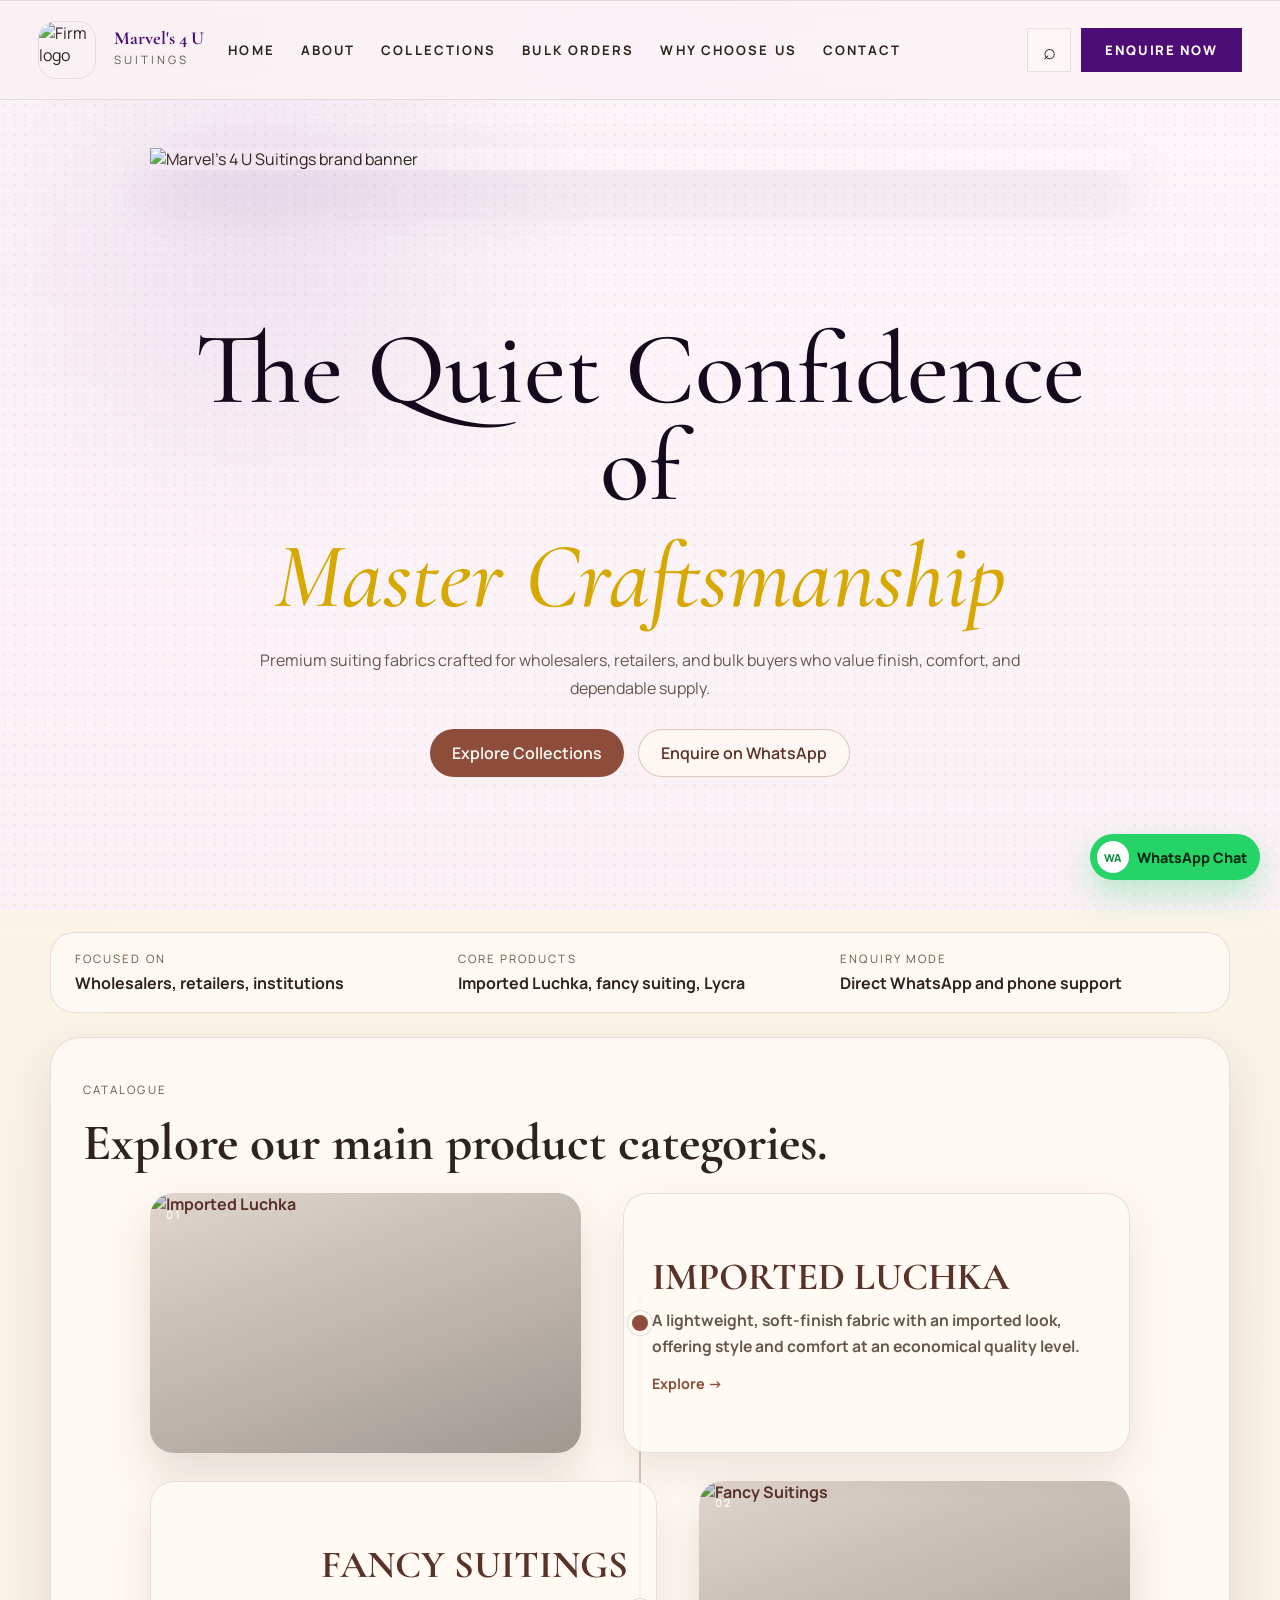
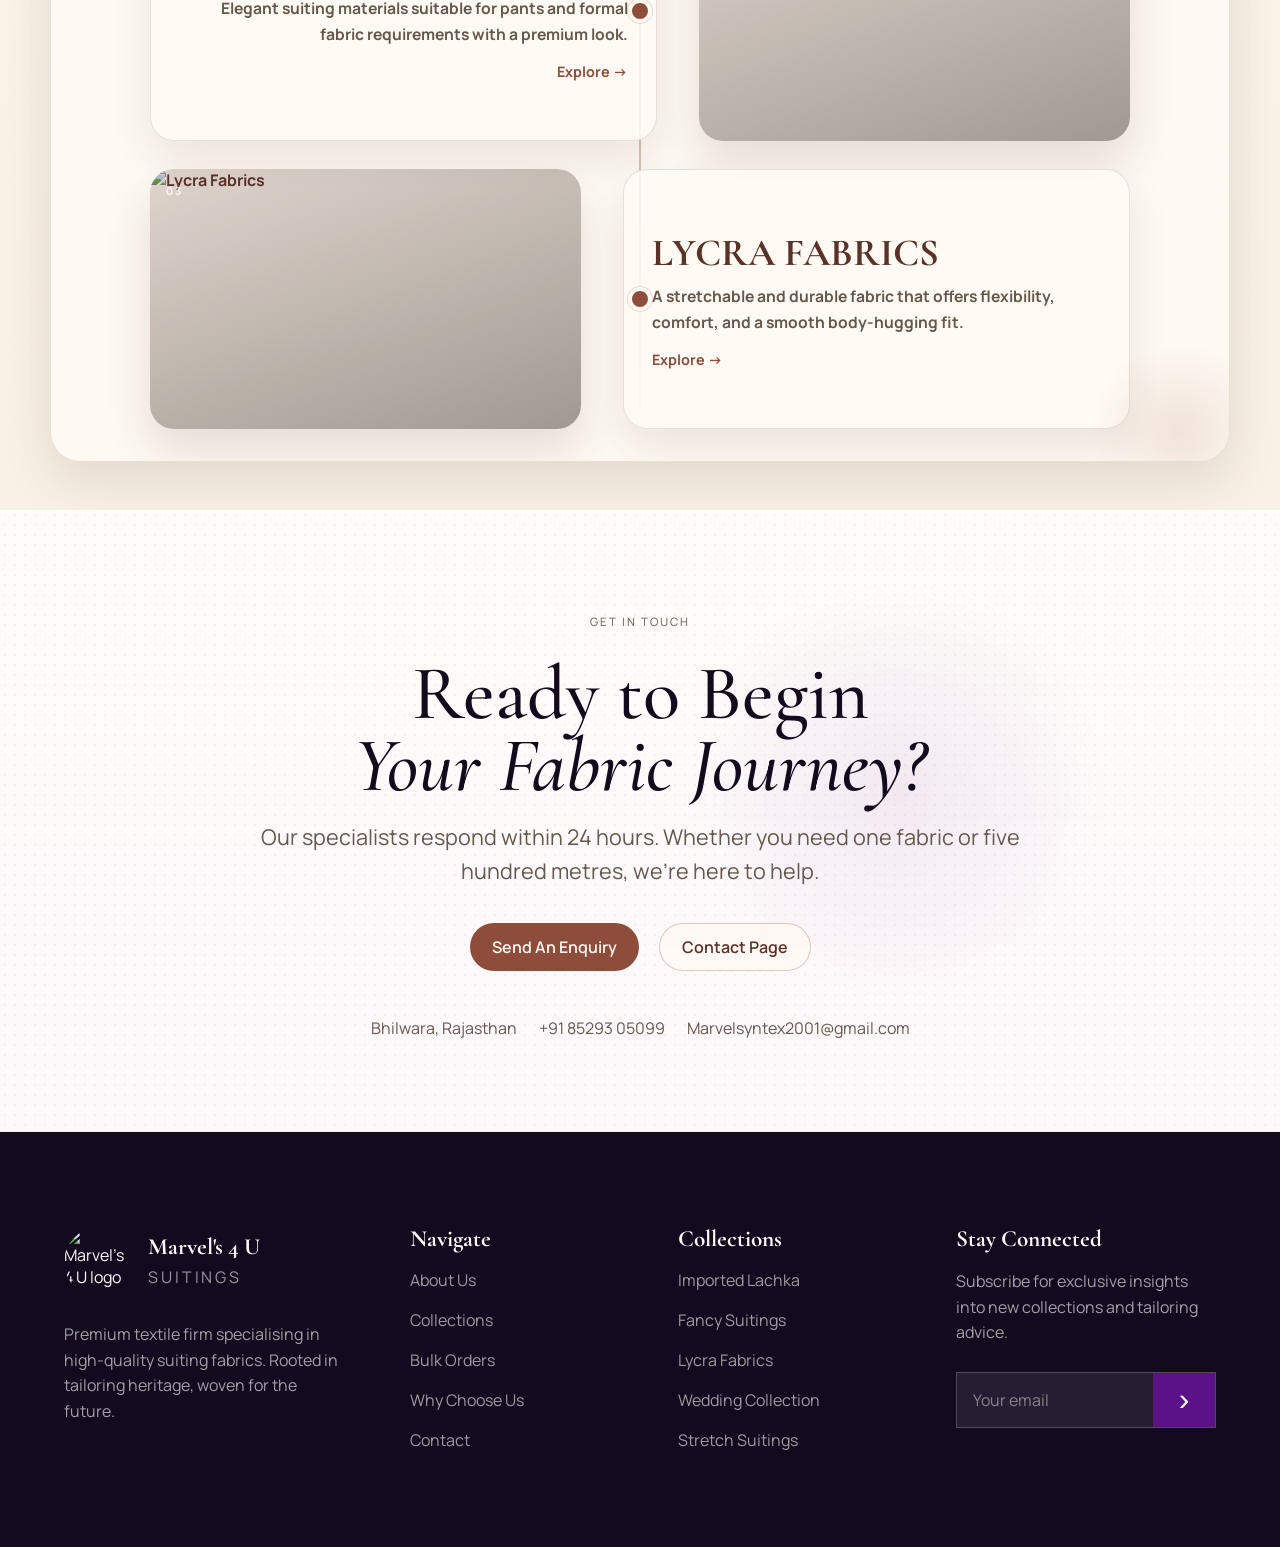
==== index.html @ 04775256 "Add files via upload" ====
<!DOCTYPE html>
<html lang="en">
<head>
  <meta charset="UTF-8">
  <meta name="viewport" content="width=device-width, initial-scale=1.0">
  <title>Marvel's 4 U</title>
  <meta
    name="description"
    content="Trusted textile partner for cotton fabrics, fancy suiting, and uniform materials for wholesalers, retailers, and bulk buyers."
  >
  <link rel="preconnect" href="https://fonts.googleapis.com">
  <link rel="preconnect" href="https://fonts.gstatic.com" crossorigin>
  <link
    href="https://fonts.googleapis.com/css2?family=Cormorant+Garamond:wght@500;600;700&family=Manrope:wght@400;500;600;700&display=swap"
    rel="stylesheet"
  >
   <link rel="icon"  type="images/jpeg" href="picture/marvel_logo.jpeg">
  <link rel="stylesheet" href="index.css">
  <!-- ADDED: Premium animation stylesheet -->
  <link rel="stylesheet" href="animation.css">
  <!-- ADDED: Vanilla JS animation controller -->
  <script src="animations.js" defer></script>
</head>
<body id="top" class="home-page">
  <!-- ADDED: Scroll progress, reveal animations, and page transitions are injected by animations.js -->
  <!-- CHANGED: Removed old vertical Get In Touch tab; WhatsApp chat bubble is added near the footer -->
  <div class="page-shell">
    <header class="site-header">
      <div class="brand-block">
        <img src="picture/marvel_logo.jpeg" alt="Firm logo" class="brand-logo">
        <div>
          <!-- CHANGED: Header brand text adjusted to match landing reference -->
          <h1>Marvel's 4 U</h1>
          <p class="eyebrow">Suitings</p>
        </div>
      </div>
      <nav class="site-nav">
        <!-- CHANGED: Landing page navigation inspired by the provided reference -->
        <a href="#top"><b>Home</b></a>
        <a href="about.html"><b>About</b></a>
        <a href="#catalogue"><b>Collections</b></a>
        <a href="b2b.html"><b>Bulk Orders</b></a>
        <a href="about.html#why-choose-us"><b>Why Choose Us</b></a>
        <a href="contact.html"><b>Contact</b></a>
      </nav>
      <!-- ADDED: Landing page header action controls -->
      <div class="landing-header-actions">
        <a class="landing-search" href="#catalogue" aria-label="Search collections">⌕</a>
        <a class="landing-enquire" href="https://wa.me/918529305099?text=Hello%2C%20I%20want%20to%20enquire%20about%20Marvel%27s%204%20U%20Suitings." target="_blank" rel="noreferrer">Enquire Now</a>
      </div>
    </header>

    <main>
      <!-- CHANGED: Landing page rebuilt to match the provided reference image -->
      <section class="hero landing-hero">
        <div class="landing-brand-stage">
          <!-- ADDED: Large centered landing brand image -->
          <img src="picture/marvel_new_banner.png" alt="Marvel's 4 U Suitings brand banner" class="landing-main-banner">
        </div>
        <div class="landing-copy">
          <!-- ADDED: Editorial landing headline -->
          <p class="landing-kicker">The Quiet Confidence of</p>
          <!-- ADDED: Gold italic textile tagline -->
          <h2>Master Craftsmanship</h2>
          <!-- ADDED: Supporting line for textile buyers -->
          <p class="landing-subtitle">Premium suiting fabrics crafted for wholesalers, retailers, and bulk buyers who value finish, comfort, and dependable supply.</p>
          <div class="hero-actions landing-actions">
            <a class="button button-primary" href="#catalogue">Explore Collections</a>
            <a class="button button-secondary" href="https://wa.me/918529305099" target="_blank" rel="noreferrer">Enquire on WhatsApp</a>
          </div>
        </div>
      </section>

      <section class="info-strip">
        <div>
          <span>Focused on</span>
          <strong>Wholesalers, retailers, institutions</strong>
        </div>
        <div>
          <span>Core products</span>
          <strong>Imported Luchka, fancy suiting, Lycra</strong>
        </div>
        <div>
          <span>Enquiry mode</span>
          <strong>Direct WhatsApp and phone support</strong>
        </div>
      </section>

      <!-- CHANGED: Company Profile moved to about.html so the home page stays focused on landing and catalogue -->
      <section class="section-block" id="catalogue">
        <div class="section-heading">
          <p class="section-tag">Catalogue</p>
          <h2>Explore our main product categories.</h2>
        </div>
        <!-- CHANGED: Catalogue converted into alternating tree structure -->
        <div class="catalogue-grid catalogue-tree">

  <article class="product-card cat-card">
    <a href="imported_lachka.html" class="product-link">
      <div class="cat-img-wrap">
        <img src="picture/luchka_banner.jpg" alt="Imported Luchka" class="cat-img">
        <div class="cat-img-overlay"></div>
        <span class="cat-number">01</span>
      </div>
      <div class="cat-body">
        <h3>IMPORTED LUCHKA</h3>
        <p>A lightweight, soft-finish fabric with an imported look, offering style and comfort at an economical quality level.</p>
        <span class="cta cat-cta"><b>Explore →</b></span>
      </div>
    </a>
  </article>

  <article class="product-card cat-card">
    <a href="fancy.html" class="product-link">
      <div class="cat-img-wrap">
        <img src="picture/fancy_banner.jpg" alt="Fancy Suitings" class="cat-img">
        <div class="cat-img-overlay"></div>
        <span class="cat-number">02</span>
      </div>
      <div class="cat-body">
        <h3>FANCY SUITINGS</h3>
        <p>Elegant suiting materials suitable for pants and formal fabric requirements with a premium look.</p>
        <span class="cta cat-cta"><b>Explore →</b></span>
      </div>
    </a>
  </article>

  <article class="product-card cat-card">
    <a href="Lycra.html" class="product-link">
      <div class="cat-img-wrap">
        <img src="picture/lycra_banner.jpg" alt="Lycra Fabrics" class="cat-img">
        <div class="cat-img-overlay"></div>
        <span class="cat-number">03</span>
      </div>
      <div class="cat-body">
        <h3>LYCRA FABRICS</h3>
        <p>A stretchable and durable fabric that offers flexibility, comfort, and a smooth body-hugging fit.</p>
        <span class="cta cat-cta"><b>Explore →</b></span>
      </div>
    </a>
  </article>

</div>
      </section>
      <!-- CHANGED: B2B Orders moved to b2b.html and Contact moved to contact.html -->
    </main>
  </div>
  <!-- ADDED: Premium fabric journey call-to-action section -->
  <section class="fabric-journey-section">
    <p class="section-tag">Get In Touch</p>
    <h2>Ready to Begin <span>Your Fabric Journey?</span></h2>
    <p>Our specialists respond within 24 hours. Whether you need one fabric or five hundred metres, we're here to help.</p>
    <div class="fabric-journey-actions">
      <a class="button button-primary" href="https://wa.me/918529305099?text=Hello%2C%20I%20want%20to%20send%20an%20enquiry%20for%20Marvel%27s%204%20U%20Suitings." target="_blank" rel="noreferrer">Send An Enquiry</a>
      <a class="button button-secondary" href="contact.html">Contact Page</a>
    </div>
    <div class="journey-contact-strip">
      <span>Bhilwara, Rajasthan</span>
      <a href="tel:+918529305099">+91 85293 05099</a>
      <a href="mailto:Marvelsyntex2001@gmail.com">Marvelsyntex2001@gmail.com</a>
    </div>
  </section>

  <!-- ADDED: Dark luxury footer inspired by the provided reference -->
  <footer class="luxury-site-footer">
    <div class="footer-brand-column">
      <div class="footer-brand-row">
        <img src="picture/marvel_logo.jpeg" alt="Marvel's 4 U logo">
        <div>
          <h2>Marvel's 4 U</h2>
          <p>Suitings</p>
        </div>
      </div>
      <p>Premium textile firm specialising in high-quality suiting fabrics. Rooted in tailoring heritage, woven for the future.</p>
    </div>
    <div class="footer-column">
      <h3>Navigate</h3>
      <a href="about.html">About Us</a>
      <a href="#catalogue">Collections</a>
      <a href="b2b.html">Bulk Orders</a>
      <a href="about.html#why-choose-us">Why Choose Us</a>
      <a href="contact.html">Contact</a>
    </div>
    <div class="footer-column">
      <h3>Collections</h3>
      <a href="imported_lachka.html">Imported Lachka</a>
      <a href="fancy.html">Fancy Suitings</a>
      <a href="Lycra.html">Lycra Fabrics</a>
      <a href="fancy.html">Wedding Collection</a>
      <a href="Lycra.html">Stretch Suitings</a>
    </div>
    <div class="footer-column footer-connect">
      <h3>Stay Connected</h3>
      <p>Subscribe for exclusive insights into new collections and tailoring advice.</p>
      <form class="footer-subscribe">
        <input type="email" placeholder="Your email" aria-label="Your email">
        <button type="submit" aria-label="Subscribe">&rsaquo;</button>
      </form>
    </div>
  </footer>

  <!-- ADDED: Floating WhatsApp chat box button -->
  <a class="whatsapp-chat-button" href="https://wa.me/918529305099?text=Hello%2C%20I%20want%20to%20chat%20about%20Marvel%27s%204%20U%20Suitings." target="_blank" rel="noreferrer" aria-label="Chat on WhatsApp">
    <span class="whatsapp-chat-icon">WA</span>
    <span class="whatsapp-chat-text">WhatsApp Chat</span>
  </a>
</body>
</html>
---- index.css ----
:root {
  --bg: #f8f2e8;
  --bg-soft: #fffaf3;
  --surface: rgba(255, 250, 243, 0.82);
  --surface-strong: #fffdf8;
  --text: #2e241d;
  --muted: #65584d;
  --line: rgba(101, 88, 77, 0.16);
  --accent: #8d4d3a;
  --accent-deep: #5a3228;
  --accent-soft: #ead7cb;
  --olive: #6f7550;
  --shadow: 0 20px 50px rgba(78, 51, 35, 0.12);
}

* {
  box-sizing: border-box;
}

html {
  scroll-behavior: smooth;
}

body {
  margin: 0;
  min-height: 100vh;
  font-family: "Manrope", sans-serif;
  color: var(--text);
  background:
    radial-gradient(circle at top left, rgba(141, 77, 58, 0.08), transparent 28%),
    linear-gradient(180deg, #fbf5eb 0%, #f7efe2 100%);
}

body::before {
  content: "";
  position: fixed;
  inset: 0;
  pointer-events: none;
  background-image:
    linear-gradient(rgba(141, 77, 58, 0.04) 1px, transparent 1px),
    linear-gradient(90deg, rgba(141, 77, 58, 0.04) 1px, transparent 1px);
  background-size: 84px 84px;
  mask-image: radial-gradient(circle at center, black 35%, transparent 78%);
}

.page-shell {
  width: min(1180px, calc(100% - 32px));
  margin: 24px auto 48px;
}

/* ADDED: Home page uses true end-to-end landing screen */
.home-page .page-shell {
  width: 100%;
  margin: 0 auto 48px;
}

/* ADDED: Keep lower home sections readable after full-width landing */
.home-page .info-strip,
.home-page .section-block,
.home-page .contact-banner {
  width: min(1180px, calc(100% - 32px));
  margin-left: auto;
  margin-right: auto;
}

/* ADDED: Category pages also use end-to-end screen framing */
.site-wide-page .page-shell {
  width: 100%;
  margin: 0 auto 48px;
}

/* ADDED: Keep category page content readable inside full-width pages */
.site-wide-page .section-block,
.site-wide-page .also-like-section,
.site-wide-page .contact-banner {
  /* CHANGED: Site-wide sections now run end-to-end */
  width: 100%;
  margin-left: auto;
  margin-right: auto;
  border-left: 0;
  border-right: 0;
  border-radius: 0;
  padding-left: clamp(18px, 4vw, 64px);
  padding-right: clamp(18px, 4vw, 64px);
}

/* ADDED: Category hero banners stretch end-to-end */
.site-wide-page .cat-hero-banner {
  width: 100%;
  border-radius: 0;
}

.site-header,
.hero,
.info-strip,
.section-block,
.contact-banner {
  position: relative;
  overflow: hidden;
}

.site-header {
  display: flex;
  align-items: center;
  justify-content: space-between;
  gap: 24px;
  padding: 20px 28px;
  background: rgba(255, 250, 243, 0.7);
  border: 1px solid var(--line);
  border-radius: 28px;
  backdrop-filter: blur(10px);
}

/* CHANGED: Reference-style landing header spacing */
.site-header {
  border-radius: 0;
  background: rgba(251, 243, 248, 0.86);
  box-shadow: none;
}

/* ADDED: Home header spans edge-to-edge like a landing page */
.home-page .site-header {
  width: 100%;
  border-left: 0;
  border-right: 0;
  padding-left: clamp(18px, 3vw, 44px);
  padding-right: clamp(18px, 3vw, 44px);
}

.brand-block {
  display: flex;
  align-items: center;
  gap: 18px;
}

.brand-mark {
  display: grid;
  place-items: center;
  width: 58px;
  height: 58px;
  border-radius: 18px;
  background: linear-gradient(135deg, var(--accent), var(--accent-deep));
  color: #fff8f2;
  font-weight: 700;
  letter-spacing: 0.16em;
}

.eyebrow,
.section-tag,
.note-label,
.info-strip span,
.product-number {
  text-transform: uppercase;
  letter-spacing: 0.18em;
  font-size: 0.72rem;
}

.eyebrow,
.section-tag,
.note-label,
.info-strip span {
  color: var(--muted);
}

.brand-block h1,
.section-heading h2,
.hero-copy h2,
.contact-banner h2,
.product-card h3,
.content-card h3,
.hero-note h3 {
  margin: 0;
  font-family: "Cormorant Garamond", serif;
}

.brand-block h1 {
  font-size: clamp(1.8rem, 4vw, 2.4rem);
}

.site-nav {
  display: flex;
  flex-wrap: wrap;
  /* CHANGED: Landing page nav spacing inspired by reference */
  gap: 26px;
}

.site-nav a,
.product-card a {
  color: inherit;
  text-decoration: none;
}

.site-nav a {
  position: relative;
  /* CHANGED: Compact uppercase landing nav */
  font-size: 0.82rem;
  letter-spacing: 0.16em;
  text-transform: uppercase;
}

.site-nav a::after {
  content: "";
  position: absolute;
  left: 0;
  bottom: -6px;
  width: 100%;
  height: 1px;
  background: var(--accent);
  transform: scaleX(0);
  transform-origin: left;
  transition: transform 180ms ease;
}

.site-nav a:hover::after {
  transform: scaleX(1);
}

/* ADDED: Header actions from reference landing page */
.landing-header-actions {
  display: flex;
  align-items: center;
  gap: 10px;
  margin-left: auto;
}

/* ADDED: Square search button in landing header */
.landing-search {
  width: 44px;
  height: 44px;
  display: grid;
  place-items: center;
  border: 1px solid rgba(90, 50, 40, 0.12);
  color: var(--text);
  background: rgba(255, 250, 243, 0.46);
  text-decoration: none;
  font-size: 1.35rem;
}

/* ADDED: Purple enquiry button inspired by provided reference */
.landing-enquire {
  min-height: 44px;
  display: inline-flex;
  align-items: center;
  justify-content: center;
  padding: 12px 24px;
  background: #4c0d77;
  color: #fffaf5;
  text-decoration: none;
  font-size: 0.82rem;
  font-weight: 800;
  letter-spacing: 0.12em;
  text-transform: uppercase;
  transition: background 180ms ease, transform 180ms ease;
}

/* ADDED: Header action hover states */
.landing-search:hover,
.landing-search:focus-visible,
.landing-enquire:hover,
.landing-enquire:focus-visible {
  transform: translateY(-1px);
}

.landing-enquire:hover,
.landing-enquire:focus-visible {
  background: #2f084e;
}

/* CHANGED: Compact landing logo typography like the reference */
.site-header .brand-block h1 {
  color: #4c0d77;
  font-size: 1.15rem;
  line-height: 1;
}

/* CHANGED: Suitings label sits below brand name */
.site-header .brand-block .eyebrow {
  margin-top: 4px;
  color: var(--muted);
  letter-spacing: 0.26em;
}

.hero {
  display: grid;
  /* CHANGED: Landing page layout gives more space to the hero image */
  grid-template-columns: minmax(0, 1fr) minmax(360px, 0.9fr);
  gap: 28px;
  margin-top: 24px;
  padding: 36px;
  border-radius: 34px;
  background: linear-gradient(145deg, rgba(255, 251, 246, 0.92), rgba(245, 235, 221, 0.88));
  border: 1px solid rgba(101, 88, 77, 0.14);
  box-shadow: var(--shadow);
}

/* CHANGED: New reference-style landing page hero */
.landing-hero {
  display: grid;
  grid-template-columns: 1fr;
  justify-items: center;
  gap: 46px;
  min-height: calc(100vh - 150px);
  padding: 48px 32px 28px;
  border: 0;
  border-radius: 0;
  box-shadow: none;
  background:
    radial-gradient(circle at 20% 16%, rgba(76, 13, 119, 0.08), transparent 28%),
    linear-gradient(180deg, rgba(253, 245, 250, 0.96), rgba(250, 240, 246, 0.92));
}

/* CHANGED: Landing hero now fills the full browser width */
.home-page .landing-hero {
  width: 100%;
  margin-top: 0;
  min-height: calc(100vh - 90px);
  padding-left: clamp(18px, 4vw, 64px);
  padding-right: clamp(18px, 4vw, 64px);
}

/* ADDED: Dot texture like the provided reference */
.landing-hero::before {
  content: "";
  position: absolute;
  inset: 0;
  pointer-events: none;
  background-image: radial-gradient(rgba(76, 13, 119, 0.12) 0.8px, transparent 0.8px);
  background-size: 10px 10px;
  opacity: 0.42;
}

/* CHANGED: Remove old decorative hero orb for landing */
.landing-hero::after {
  display: none;
}

/* ADDED: Centered brand banner stage */
.landing-brand-stage {
  position: relative;
  z-index: 1;
  /* CHANGED: Wider brand banner for end-to-end landing composition */
  width: min(980px, 82vw);
}

/* ADDED: Large reference-style purple brand banner */
.landing-main-banner {
  display: block;
  width: 100%;
  height: auto;
  border-radius: 0;
  box-shadow: 0 28px 56px rgba(56, 18, 84, 0.16);
}

/* ADDED: Landing headline block */
.landing-copy {
  position: relative;
  z-index: 1;
  width: min(980px, 100%);
  text-align: center;
}

/* ADDED: Main black serif tagline */
.landing-kicker {
  margin: 0;
  color: #140a1e;
  font-family: "Cormorant Garamond", serif;
  font-size: clamp(3.5rem, 8vw, 6.4rem);
  font-weight: 500;
  line-height: 0.95;
}

/* ADDED: Gold italic craftsmanship tagline */
.landing-copy h2 {
  margin: 18px 0 0;
  color: #d7a800;
  font-family: "Cormorant Garamond", serif;
  font-size: clamp(3.1rem, 7.4vw, 5.8rem);
  font-style: italic;
  font-weight: 500;
  line-height: 0.95;
}

/* ADDED: Short landing support copy */
.landing-subtitle {
  max-width: 760px;
  margin: 24px auto 0;
  color: var(--muted);
  font-size: 1rem;
  line-height: 1.8;
}

/* ADDED: Landing action placement */
.landing-actions {
  justify-content: center;
  margin-top: 26px;
}

.hero::after,
.section-block::after,
.contact-banner::after {
  content: "";
  position: absolute;
  inset: auto -40px -60px auto;
  width: 180px;
  height: 180px;
  border-radius: 50%;
  background: radial-gradient(circle, rgba(141, 77, 58, 0.12), transparent 70%);
}

.hero-copy {
  display: grid;
  gap: 18px;
  align-content: center;
}

.hero-copy h2 {
  font-size: clamp(2.8rem, 5vw, 4.8rem);
  line-height: 0.96;
}

.hero-text,
.content-card p,
.product-card p,
.contact-banner p,
.hero-note p,
.detail-list {
  color: var(--muted);
  line-height: 1.75;
}

.hero-actions,
.contact-actions {
  display: flex;
  flex-wrap: wrap;
  gap: 14px;
}

.button {
  display: inline-flex;
  align-items: center;
  justify-content: center;
  min-height: 48px;
  padding: 12px 22px;
  border-radius: 999px;
  font-weight: 600;
  text-decoration: none;
  transition: transform 180ms ease, background 180ms ease, border-color 180ms ease;
}

.button:hover {
  transform: translateY(-1px);
}

.button-primary {
  background: var(--accent);
  color: #fffaf5;
}

.button-primary:hover {
  background: var(--accent-deep);
}

.button-secondary {
  border: 1px solid rgba(141, 77, 58, 0.28);
  color: var(--accent-deep);
  background: rgba(255, 250, 243, 0.7);
}

.hero-points,
.detail-list {
  margin: 0;
  padding-left: 18px;
}

.hero-card,
.content-card,
.product-card,
.contact-banner,
.info-strip,
.section-block {
  border: 1px solid var(--line);
}

.hero-card {
  display: grid;
  gap: 18px;
  padding: 22px;
  border-radius: 28px;
  background: rgba(255, 252, 247, 0.85);
}

.fabric-showcase {
  display: grid;
  grid-template-columns: repeat(2, 1fr);
  gap: 14px;
}

.swatch {
  min-height: 150px;
  border-radius: 22px;
  position: relative;
  overflow: hidden;
}

.swatch::before,
.swatch::after {
  content: "";
  position: absolute;
  inset: 0;
}

.swatch::before {
  background:
    linear-gradient(90deg, rgba(255, 255, 255, 0.22) 0 12%, transparent 12% 24%, rgba(255, 255, 255, 0.15) 24% 36%, transparent 36% 100%);
  mix-blend-mode: soft-light;
}

.swatch::after {
  background-image: repeating-linear-gradient(
    0deg,
    rgba(255, 255, 255, 0.14) 0 1px,
    transparent 1px 7px
  );
  opacity: 0.7;
}

.swatch-cream {
  background: linear-gradient(135deg, #efe0c4, #d7c29b);
}

.swatch-sand {
  background: linear-gradient(135deg, #d6bc97, #ac8765);
}

.swatch-maroon {
  background: linear-gradient(135deg, #8d4d3a, #633427);
}

.swatch-olive {
  background: linear-gradient(135deg, #89906b, #5c6146);
}

.hero-note {
  display: grid;
  gap: 12px;
}

.note-grid {
  display: grid;
  gap: 12px;
}

.note-grid article {
  padding: 16px;
  border-radius: 20px;
  background: var(--bg-soft);
  border: 1px solid rgba(101, 88, 77, 0.1);
}

.info-strip {
  display: grid;
  grid-template-columns: repeat(3, 1fr);
  gap: 18px;
  margin-top: 22px;
  padding: 18px 24px;
  border-radius: 24px;
  background: rgba(255, 251, 246, 0.76);
}

.info-strip div {
  display: grid;
  gap: 6px;
}

.info-strip strong {
  font-size: 1rem;
}

.section-block {
  margin-top: 24px;
  padding: 32px;
  border-radius: 30px;
  background: rgba(255, 252, 247, 0.78);
  box-shadow: var(--shadow);
}

.section-heading {
  display: grid;
  gap: 10px;
  max-width: 760px;
}

.section-heading h2,
.contact-banner h2 {
  font-size: clamp(2.1rem, 4vw, 3.2rem);
  line-height: 1;
}

.two-column,
.catalogue-grid {
  display: grid;
  gap: 20px;
  margin-top: 24px;
}

.two-column {
  grid-template-columns: 0.85fr 1.15fr;
  align-items: start;
}

.content-card,
.product-card {
  padding: 24px;
  border-radius: 24px;
  background: var(--surface);
}

.bordered-card {
  background:
    linear-gradient(180deg, rgba(255, 250, 243, 0.92), rgba(248, 239, 226, 0.92)),
    linear-gradient(90deg, transparent 0 92%, rgba(141, 77, 58, 0.12) 92% 100%);
}

.catalogue-grid {
  grid-template-columns: repeat(3, minmax(0, 1fr));
}

.product-card {
  display: grid;
  gap: 16px;
}

.product-number {
  color: var(--accent);
  font-weight: 700;
}

.product-card h3 {
  font-size: 2rem;
}

.product-card a {
  width: fit-content;
  color: var(--accent-deep);
  font-weight: 700;
}

.product-card a:hover {
  color: var(--accent);
}

.b2b-section {
  background:
    linear-gradient(145deg, rgba(255, 251, 246, 0.92), rgba(238, 227, 213, 0.9));
}

/* ADDED: Premium bulk order section inspired by reference image */
.bulk-premium-section {
  position: relative;
  overflow: hidden;
  width: min(1180px, calc(100% - 32px));
  margin: 24px auto 0;
  padding: clamp(48px, 7vw, 76px) 28px;
  border: 1px solid rgba(141, 77, 58, 0.16);
  border-radius: 30px;
  background:
    radial-gradient(circle at 80% 8%, rgba(111, 117, 80, 0.14), transparent 28%),
    linear-gradient(145deg, #fffaf3 0%, #f7eadf 100%);
  box-shadow: var(--shadow);
}

/* ADDED: Bulk heading layout */
.bulk-premium-heading {
  display: grid;
  justify-items: center;
  gap: 18px;
  text-align: center;
}

/* ADDED: Bulk heading typography */
.bulk-premium-heading h2 {
  margin: 0;
  font-family: "Manrope", sans-serif;
  font-size: clamp(3rem, 7vw, 5.5rem);
  line-height: 0.95;
  letter-spacing: -0.03em;
  color: var(--accent-deep);
}

/* ADDED: Gold/olive emphasis using site palette */
.bulk-premium-heading h2 span {
  color: var(--olive);
}

.bulk-premium-heading p {
  max-width: 720px;
  margin: 0;
  color: var(--muted);
  font-size: clamp(1rem, 2vw, 1.25rem);
}

/* ADDED: Bulk order benefit cards */
.bulk-benefit-grid {
  display: grid;
  grid-template-columns: repeat(4, minmax(0, 1fr));
  gap: 24px;
  margin-top: clamp(44px, 6vw, 72px);
}

/* ADDED: Individual bulk benefit card */
.bulk-benefit-card {
  display: grid;
  justify-items: center;
  gap: 16px;
  min-height: 260px;
  padding: 36px 24px;
  border: 1px solid rgba(141, 77, 58, 0.18);
  border-radius: 22px;
  background: rgba(255, 252, 247, 0.72);
  text-align: center;
  transition: transform 260ms var(--motion-ease, ease), box-shadow 260ms ease, border-color 260ms ease;
}

.bulk-benefit-card:hover {
  transform: translateY(-6px);
  border-color: rgba(141, 77, 58, 0.32);
  box-shadow: 0 24px 52px rgba(78, 51, 35, 0.16);
}

/* ADDED: Circular icon badge */
.bulk-icon {
  display: grid;
  place-items: center;
  width: 80px;
  height: 80px;
  border-radius: 50%;
  background: linear-gradient(135deg, var(--olive), var(--accent));
  color: #fffaf5;
  font-size: 2rem;
  font-weight: 800;
}

.bulk-benefit-card h3 {
  margin: 10px 0 0;
  font-family: "Cormorant Garamond", serif;
  font-size: 1.65rem;
}

.bulk-benefit-card p {
  margin: 0;
  color: var(--muted);
  line-height: 1.6;
}

.accent-card {
  background: linear-gradient(145deg, rgba(141, 77, 58, 0.94), rgba(95, 53, 42, 0.96));
  color: #fff9f4;
}

.accent-card p {
  color: rgba(255, 249, 244, 0.82);
}

.contact-banner {
  display: flex;
  align-items: center;
  justify-content: space-between;
  gap: 24px;
  margin-top: 24px;
  padding: 32px;
  border-radius: 30px;
  background:
    linear-gradient(135deg, rgba(251, 245, 235, 0.94), rgba(239, 227, 209, 0.92));
  box-shadow: var(--shadow);
}

/* ADDED: Premium fabric journey CTA inspired by reference */
.fabric-journey-section {
  position: relative;
  overflow: hidden;
  display: grid;
  justify-items: center;
  gap: 18px;
  padding: clamp(56px, 8vw, 92px) 24px;
  text-align: center;
  background:
    radial-gradient(circle at 70% 45%, rgba(97, 24, 146, 0.08), transparent 22%),
    linear-gradient(180deg, rgba(255, 252, 248, 0.98), rgba(253, 247, 251, 0.96));
}

/* ADDED: CTA dotted textile texture */
.fabric-journey-section::before {
  content: "";
  position: absolute;
  inset: 0;
  pointer-events: none;
  background-image: radial-gradient(rgba(97, 24, 146, 0.11) 0.8px, transparent 0.8px);
  background-size: 10px 10px;
  opacity: 0.45;
}

/* ADDED: CTA content stays above texture */
.fabric-journey-section > * {
  position: relative;
  z-index: 1;
}

/* ADDED: CTA editorial headline */
.fabric-journey-section h2 {
  margin: 0;
  color: #140a1e;
  font-family: "Cormorant Garamond", serif;
  font-size: clamp(3rem, 6vw, 5rem);
  font-weight: 500;
  line-height: 0.94;
}

/* ADDED: CTA italic fabric journey line */
.fabric-journey-section h2 span {
  display: block;
  font-style: italic;
}

/* ADDED: CTA supporting copy */
.fabric-journey-section > p:not(.section-tag) {
  max-width: 760px;
  margin: 0;
  color: var(--muted);
  font-size: clamp(1rem, 2vw, 1.35rem);
  line-height: 1.55;
}

/* ADDED: CTA action buttons */
.fabric-journey-actions {
  display: flex;
  flex-wrap: wrap;
  justify-content: center;
  gap: 20px;
  margin-top: 18px;
}

/* ADDED: CTA contact row */
.journey-contact-strip {
  display: flex;
  flex-wrap: wrap;
  justify-content: center;
  gap: 22px;
  margin-top: 28px;
  color: var(--muted);
}

/* ADDED: CTA contact links */
.journey-contact-strip a {
  color: var(--muted);
  text-decoration: none;
}

.journey-contact-strip a:hover {
  color: var(--accent-deep);
}

/* CHANGED: Old compact footer is replaced by luxury footer where used */
.site-footer {
  display: none;
}

/* ADDED: Dark luxury footer inspired by provided reference */
.luxury-site-footer {
  display: grid;
  grid-template-columns: 1.25fr 0.9fr 0.95fr 1.15fr;
  gap: clamp(28px, 5vw, 72px);
  width: 100%;
  padding: clamp(56px, 8vw, 96px) clamp(24px, 5vw, 72px);
  background: #130a20;
  color: #fffaf5;
}

/* ADDED: Footer brand block */
.footer-brand-column {
  display: grid;
  gap: 26px;
  align-content: start;
}

/* ADDED: Footer logo row */
.footer-brand-row {
  display: flex;
  align-items: center;
  gap: 16px;
}

.footer-brand-row img {
  width: 68px;
  height: 68px;
  border-radius: 50%;
  object-fit: cover;
}

.footer-brand-row h2,
.footer-column h3 {
  margin: 0;
  font-family: "Cormorant Garamond", serif;
  font-size: 1.45rem;
  line-height: 1;
}

.footer-brand-row p {
  margin: 6px 0 0;
  color: rgba(255, 250, 245, 0.58);
  letter-spacing: 0.18em;
  text-transform: uppercase;
}

.footer-brand-column > p,
.footer-connect p {
  margin: 0;
  max-width: 280px;
  color: rgba(255, 250, 245, 0.62);
  line-height: 1.6;
}

/* ADDED: Footer link columns */
.footer-column {
  display: grid;
  gap: 18px;
  align-content: start;
}

.footer-column a {
  color: rgba(255, 250, 245, 0.6);
  text-decoration: none;
  transition: color 180ms ease, transform 180ms ease;
}

.footer-column a:hover,
.footer-column a:focus-visible {
  color: #fffaf5;
  transform: translateX(3px);
}

/* ADDED: Footer subscribe field */
.footer-subscribe {
  display: grid;
  grid-template-columns: 1fr 62px;
  margin-top: 8px;
  border: 1px solid rgba(255, 250, 245, 0.26);
}

.footer-subscribe input {
  min-width: 0;
  min-height: 54px;
  padding: 0 16px;
  border: 0;
  background: rgba(255, 250, 245, 0.08);
  color: #fffaf5;
  font: inherit;
}

.footer-subscribe input::placeholder {
  color: rgba(255, 250, 245, 0.46);
}

.footer-subscribe button {
  border: 0;
  background: #5b1187;
  color: #fffaf5;
  font-size: 2rem;
  cursor: pointer;
  transition: background 180ms ease;
}

.footer-subscribe button:hover,
.footer-subscribe button:focus-visible {
  background: #7a20ad;
}

/* ADDED: Static subscribe feedback without page reload */
.footer-subscribe.is-submitted {
  border-color: rgba(37, 211, 102, 0.7);
}

/* ADDED: Floating WhatsApp chat box button */
.whatsapp-chat-button {
  position: fixed;
  right: 20px;
  bottom: 20px;
  z-index: 1000;
  display: inline-flex;
  align-items: center;
  gap: 8px;
  min-height: 46px;
  padding: 7px 13px 7px 7px;
  border-radius: 999px;
  background: #25d366;
  color: #062d16;
  text-decoration: none;
  font-size: 0.9rem;
  font-weight: 800;
  box-shadow: 0 14px 32px rgba(37, 211, 102, 0.3);
  transition: transform 180ms ease, box-shadow 180ms ease;
}

/* ADDED: WhatsApp icon circle */
.whatsapp-chat-icon {
  display: grid;
  place-items: center;
  width: 32px;
  height: 32px;
  border-radius: 50%;
  background: #fff;
  color: #128c43;
  font-size: 0.68rem;
  letter-spacing: 0.04em;
}

/* ADDED: WhatsApp hover micro interaction */
.whatsapp-chat-button:hover,
.whatsapp-chat-button:focus-visible {
  transform: translateY(-2px);
  box-shadow: 0 18px 38px rgba(37, 211, 102, 0.38);
}

@media (max-width: 980px) {
  .site-header,
  .contact-banner,
  .hero,
  .two-column,
  .catalogue-grid,
  .info-strip {
    grid-template-columns: 1fr;
  }

  .site-header,
  .contact-banner {
    display: grid;
  }

  /* ADDED: Responsive landing navigation wrapping */
  .landing-header-actions {
    margin-left: 0;
  }

  .hero {
    padding: 28px;
  }

  .catalogue-grid,
  .two-column,
  .info-strip {
    gap: 16px;
  }

  /* ADDED: Footer stacks cleanly on tablets */
  .luxury-site-footer {
    grid-template-columns: repeat(2, minmax(0, 1fr));
  }

  /* ADDED: Bulk cards become two columns on tablets */
  .bulk-benefit-grid {
    grid-template-columns: repeat(2, minmax(0, 1fr));
  }

  /* ADDED: About page stacks gracefully on tablets */
  .about-profile-layout,
  .about-profile-copy {
    grid-template-columns: 1fr;
  }

  .about-promise-strip {
    display: grid;
  }

  /* ADDED: Catalogue tree becomes simpler on tablets */
  .catalogue-tree::before,
  .catalogue-tree .cat-card::before {
    display: none;
  }

  .catalogue-tree .product-link,
  .catalogue-tree .cat-card:nth-child(even) .product-link {
    grid-template-columns: 1fr;
    gap: 0;
  }

  .catalogue-tree .cat-card:nth-child(even) .cat-img-wrap,
  .catalogue-tree .cat-card:nth-child(even) .cat-body {
    order: initial;
    text-align: left;
  }

  .catalogue-tree .cat-img-wrap {
    border-radius: 24px 24px 0 0;
  }

  .catalogue-tree .cat-body {
    border-radius: 0 0 24px 24px;
  }
}

@media (max-width: 720px) {
  .page-shell {
    width: min(100% - 18px, 100%);
    margin: 12px auto 32px;
  }

  /* ADDED: Keep home landing end-to-end on mobile too */
  .home-page .page-shell {
    width: 100%;
    margin: 0 auto 32px;
  }

  .site-header,
  .hero,
  .section-block,
  .contact-banner,
  .info-strip {
    padding: 22px;
    border-radius: 24px;
  }

  /* ADDED: Home landing header remains full-bleed on mobile */
  .home-page .site-header,
  .home-page .landing-hero {
    border-radius: 0;
  }

  .brand-block {
    align-items: flex-start;
  }

  .site-nav {
    gap: 12px 16px;
  }

  /* ADDED: Full-width category hero remains edge-to-edge on mobile */
  .site-wide-page .cat-hero-banner {
    border-radius: 0;
  }

  /* ADDED: Mobile landing header controls */
  .landing-header-actions {
    display: grid;
    grid-template-columns: 44px 1fr;
    width: 100%;
  }

  /* ADDED: Mobile enquire button fills available width */
  .landing-enquire {
    width: 100%;
  }

  /* ADDED: Mobile landing hero resembles reference without overflow */
  .landing-hero {
    gap: 34px;
    min-height: auto;
    padding: 34px 16px 28px;
  }

  /* ADDED: Mobile landing brand banner width */
  .landing-brand-stage {
    width: 100%;
  }

  /* ADDED: Mobile landing typography sizing */
  .landing-kicker {
    font-size: clamp(3rem, 14vw, 4.8rem);
  }

  .landing-copy h2 {
    font-size: clamp(2.8rem, 13vw, 4.4rem);
  }

  .hero-copy h2 {
    font-size: 2.5rem;
  }

  .fabric-showcase {
    grid-template-columns: 1fr 1fr;
  }

  /* ADDED: CTA buttons fill mobile width */
  .fabric-journey-actions {
    width: 100%;
  }

  .fabric-journey-actions .button {
    width: min(100%, 340px);
  }

  /* ADDED: Footer becomes single column on mobile */
  .luxury-site-footer {
    grid-template-columns: 1fr;
    padding: 48px 24px 88px;
  }

  /* ADDED: Floating WhatsApp button compresses on mobile */
  .whatsapp-chat-button {
    right: 16px;
    bottom: 16px;
    min-height: 42px;
    padding: 6px 11px 6px 6px;
  }

  .whatsapp-chat-text {
    font-size: 0.78rem;
  }

  .whatsapp-chat-icon {
    width: 30px;
    height: 30px;
  }

  /* ADDED: Bulk cards stack on mobile */
  .bulk-benefit-grid {
    grid-template-columns: 1fr;
  }

  .bulk-premium-section {
    width: min(100% - 18px, 100%);
    padding: 38px 18px;
  }

  .bulk-benefit-card {
    min-height: auto;
  }

  .swatch {
    min-height: 120px;
  }
}
.brand-logo {
  width: 58px;
  height: 58px;
  object-fit: cover;
  border-radius: 18px;
  border: 1px solid rgba(101, 88, 77, 0.14);
  display: block;
}
.hero-banner {
  display: block;
  width: 100%;
  max-width: 420px;
  height: auto;
  margin-bottom: 18px;
  border-radius: 18px;
}
.business-grid,
.contact-grid {
  display: grid;
  gap: 20px;
  margin-top: 24px;
}

.business-grid {
  grid-template-columns: repeat(3, minmax(180px, 1fr));
  gap: 16px;
}

.contact-grid {
  grid-template-columns: repeat(2, minmax(0, 1fr));
}

@media (max-width: 600px) {
  .contact-grid {
    grid-template-columns: 1fr;
  }
}
.content-card,
.business-card {
  height: 100%;
}

.business-card {
  padding: 20px;
}

.business-card h3 {
  font-size: 1.1rem;
  line-height: 1.3;
  margin: 0 0 12px;
}

/* ADDED: Full-screen About page sections */
.about-fullscreen-section {
  width: 100%;
  margin-top: 24px;
  padding: clamp(44px, 6vw, 76px) clamp(18px, 5vw, 76px);
  border-top: 1px solid var(--line);
  border-bottom: 1px solid var(--line);
  background: rgba(255, 252, 247, 0.78);
}

/* ADDED: About profile horizontal layout */
.about-profile-layout {
  display: grid;
  grid-template-columns: minmax(260px, 0.85fr) minmax(0, 1.15fr);
  gap: clamp(28px, 5vw, 72px);
  align-items: center;
  width: min(1280px, 100%);
  margin: 0 auto;
}

/* ADDED: About heading typography */
.about-profile-heading h2 {
  margin: 0;
  font-family: "Cormorant Garamond", serif;
  font-size: clamp(2.8rem, 5vw, 5rem);
  line-height: 0.95;
}

/* ADDED: About profile copy in balanced columns */
.about-profile-copy {
  display: grid;
  grid-template-columns: repeat(3, minmax(0, 1fr));
  gap: 22px;
}

.about-profile-copy p {
  margin: 0;
  color: var(--muted);
  line-height: 1.75;
}

/* ADDED: Centered headings for About sub-sections */
.about-centered-heading {
  max-width: 860px;
  margin: 0 auto;
  text-align: center;
}

.about-fullscreen-section .business-grid {
  width: min(1180px, 100%);
  margin-left: auto;
  margin-right: auto;
}

/* ADDED: Promise strip fits screen instead of tall side card */
.about-promise-strip {
  display: flex;
  align-items: center;
  justify-content: space-between;
  gap: 24px;
  width: min(1180px, 100%);
  margin: 28px auto 0;
  padding: 24px 28px;
  border: 1px solid rgba(141, 77, 58, 0.18);
  border-radius: 24px;
  background: linear-gradient(135deg, rgba(141, 77, 58, 0.92), rgba(90, 50, 40, 0.96));
  color: #fffaf5;
}

.about-promise-strip h3 {
  margin: 0;
  font-family: "Cormorant Garamond", serif;
  font-size: 2rem;
}

.about-promise-strip p {
  max-width: 720px;
  margin: 0;
  color: rgba(255, 250, 245, 0.82);
  line-height: 1.6;
}

.business-card .detail-list {
  padding-left: 18px;
  line-height: 1.7;
}
.business-card,
.contact-card,
.map-card {
  padding: 24px;
  border-radius: 24px;
  background: rgba(255, 250, 243, 0.82);
  border: 1px solid rgba(101, 88, 77, 0.16);
}

.business-card h3,
.contact-card h3 {
  font-size: clamp(0.95rem, 2.5vw, 1.35rem);
  margin: 0 0 10px;
  word-break: break-word;
  overflow-wrap: break-word;
}

.download-actions {
  display: grid;
  gap: 14px;
}

.download-note {
  margin: 0;
  color: #65584d;
}

.map-card {
  margin-top: 20px;
  min-height: 180px;
  display: grid;
  align-content: center;
}
.map-card iframe {
  width: 100%;
  height: 320px;
  border: 0;
  border-radius: 18px;
  margin-top: 12px;
}
.firm-details-heading {
  margin-top: 28px;
}

.business-grid {
  display: grid;
  grid-template-columns: repeat(3, minmax(0, 1fr));
  gap: 20px;
  margin-top: 24px;
}

.business-card {
  padding: 24px;
  border-radius: 24px;
  background: rgba(255, 250, 243, 0.82);
  border: 1px solid rgba(101, 88, 77, 0.16);
}

.business-card h3 {
  font-size: 2rem;
  margin: 0 0 10px;
}

@media (max-width: 980px) {
  .business-grid {
    grid-template-columns: 1fr;
  }
}
.two-column {
  display: grid;
  grid-template-columns: 0.85fr 1.15fr;
  gap: 20px;
  align-items: start;
}

.left-column {
  display: grid;
  gap: 20px;
}

.firm-details-card {
  height: fit-content;
}

.business-grid {
  display: grid;
  grid-template-columns: repeat(3, minmax(180px, 1fr));
  gap: 16px;
  margin-top: 24px;
}

.business-card {
  padding: 20px;
  border-radius: 24px;
  background: rgba(255, 250, 243, 0.82);
  border: 1px solid rgba(101, 88, 77, 0.16);
}

.business-card h3 {
  font-size: 1.1rem;
  line-height: 1.3;
  margin: 0 0 12px;
}

@media (max-width: 980px) {
  .two-column {
    grid-template-columns: 1fr;
  }

  .business-grid {
    grid-template-columns: 1fr;
  }
}
.bordered-card {
  padding: 28px;
}
.buyer-points-grid {
  display: grid;
  grid-template-columns: repeat(2, minmax(0, 1fr));
  column-gap: 48px;
  row-gap: 16px;
  margin-top: 16px;
}

.buyer-points-grid .detail-list {
  margin: 0;
  padding-left: 18px;
}

.buyer-points-grid .detail-list li {
  margin-bottom: 10px;
}
@media (max-width: 720px) {
  .buyer-points-grid {
    grid-template-columns: 1fr;
  }
}
.quick-facts-card {
  margin-top: 2px;
}
.eyebrow {
  margin: 0 0 4px;
}

.brand-block h1 {
  margin: 0;
}
.site-footer {
  width: min(1180px, calc(100% - 32px));
  margin: 24px auto 0;
  margin-top: 24px;
  background: #6f2f28;
  color: #fffaf5;
  min-height: 78px;
  padding: 14px 70px 14px 28px;
  border-radius: 24px 24px 0 0;
  display: flex;
  align-items: center;
  justify-content: center;
  position: relative;
  text-align: center;
}
@media (max-width: 480px) {
  .site-footer {
    padding: 18px 70px 18px 18px;
    min-height: auto;
  }

  .back-to-top {
    width: 40px;
    height: 40px;
    font-size: 0.9rem;
    right: 12px;
  }
}
.site-footer p {
  margin: 0;
  font-size: 0.9rem;
  letter-spacing: 0.2em;
  text-transform: uppercase;
  line-height: 1.2;
}

.back-to-top {
  position: absolute;
  right: 24px;
  top: 50%;
  transform: translateY(-50%);
  width: 52px;
  height: 52px;
  border-radius: 50%;
  background: #fff;
  color: #6f2f28;
  display: grid;
  place-items: center;
  text-decoration: none;
  font-size: 1.1rem;
  font-weight: 700;
  box-shadow: 0 8px 18px rgba(0, 0, 0, 0.12);
}

.site-footer p {
  margin: 0;
  font-size: 0.9rem;
  letter-spacing: 0.2em;
  text-transform: uppercase;
}
.product-link {
  display: block;
  color: inherit;
  text-decoration: none;
  height: 100%;
}

.product-link:hover h3 {
  color: #8d4d3a;
}
.floating-contact-tab {
  position: fixed;
  right: 0;
  top: 52%;
  transform: translateY(-50%);
  z-index: 20;
  background: #a30f1b;
  color: #fff;
  padding: 18px 12px;
  border-radius: 14px 0 0 14px;
  box-shadow: 0 14px 30px rgba(91, 12, 19, 0.28);
  writing-mode: vertical-rl;
  text-orientation: mixed;
  font-weight: 800;
  letter-spacing: 0.05em;
  text-transform: uppercase;
  transition: background 0.2s ease, transform 0.2s ease, padding 0.2s ease;
}

.floating-contact-tab span {
  display: block;
}

.floating-contact-tab:hover,
.floating-contact-tab:focus-visible {
  background: #7f0913;
  transform: translateY(-50%) translateX(-4px);
  padding-left: 14px;
  padding-right: 14px;
}
.products-grid {
      display: grid;
      grid-template-columns: repeat(3, minmax(0, 1fr));
      gap: 20px;
      margin-top: 28px;
    }
    /* ADDED: Full-screen Browse Our Range section for category pages */
    .products-fullscreen-section {
      width: 100% !important;
      max-width: none;
      margin-left: 0 !important;
      margin-right: 0 !important;
      border-left: 0;
      border-right: 0;
      border-radius: 0;
      padding-left: clamp(18px, 4vw, 64px);
      padding-right: clamp(18px, 4vw, 64px);
    }
    /* ADDED: Product grid expands across screen without stretching images */
    .products-fullscreen-section .products-grid {
      grid-template-columns: repeat(3, minmax(260px, 1fr));
      gap: clamp(18px, 2.4vw, 32px);
    }
    /* ADDED: Wider cards get taller image windows while preserving crop */
    .products-fullscreen-section .pcard-img-wrap {
      height: clamp(220px, 22vw, 340px);
    }
    /* CHANGED: Images are adjusted by cropping, never stretching */
    .products-fullscreen-section .pcard-img {
      width: 100%;
      height: 100%;
      object-fit: cover;
      object-position: center;
    }
    .pcard {
      background: rgba(255, 252, 247, 0.88);
      border: 1px solid rgba(101, 88, 77, 0.16);
      border-radius: 24px;
      overflow: hidden;
      display: flex;
      flex-direction: column;
      transition: transform 200ms ease, box-shadow 200ms ease;
    }
    .pcard:hover {
      transform: translateY(-4px);
      box-shadow: 0 24px 48px rgba(78, 51, 35, 0.14);
    }
    .pcard-img-placeholder {
      width: 100%;
      aspect-ratio: 4 / 3;
      display: flex;
      flex-direction: column;
      align-items: center;
      justify-content: center;
      gap: 8px;
      font-size: 0.72rem;
      letter-spacing: 0.15em;
      text-transform: uppercase;
      font-family: "Manrope", sans-serif;
      color: rgba(90, 50, 40, 0.45);
    }
    .pcard-img-placeholder svg { opacity: 0.3; }
    .pcard-img-wrap { position: relative; }
    .pcard-badge {
      position: absolute;
      top: 12px;
      left: 12px;
      background: #8d4d3a;
      color: #fff9f4;
      font-size: 0.65rem;
      font-weight: 700;
      letter-spacing: 0.14em;
      text-transform: uppercase;
      padding: 4px 10px;
      border-radius: 999px;
    }
    .pcard-body {
      padding: 18px 20px 20px;
      display: flex;
      flex-direction: column;
      gap: 10px;
      flex: 1;
    }
    .pcard-type {
      font-size: 0.68rem;
      letter-spacing: 0.18em;
      text-transform: uppercase;
      color: #65584d;
      margin: 0;
    }
    .pcard-name {
      font-family: "Cormorant Garamond", serif;
      font-size: 1.45rem;
      font-weight: 600;
      margin: 0;
      line-height: 1.2;
      color: #2e241d;
    }
    .pcard-desc {
      font-size: 0.88rem;
      color: #65584d;
      line-height: 1.65;
      margin: 0;
    }
    .pcard-price-row {
      display: flex;
      align-items: baseline;
      gap: 10px;
      flex-wrap: wrap;
      margin-top: 4px;
    }
    .pcard-price { font-size: 1.5rem; font-weight: 700; color: #5a3228; }
    .pcard-price-unit { font-size: 0.78rem; color: #65584d; }
    .pcard-mrp { font-size: 0.88rem; color: #65584d; text-decoration: line-through; }
    .pcard-disc {
      font-size: 0.72rem;
      font-weight: 700;
      background: rgba(111, 117, 80, 0.15);
      color: #6f7550;
      padding: 3px 8px;
      border-radius: 999px;
    }
    .pcard-actions { display: flex; gap: 10px; margin-top: auto; padding-top: 6px; }
    .pcard-btn {
      flex: 1;
      display: inline-flex;
      align-items: center;
      justify-content: center;
      min-height: 42px;
      padding: 10px 14px;
      border-radius: 999px;
      font-size: 0.82rem;
      font-weight: 600;
      text-decoration: none;
      transition: transform 180ms ease, background 180ms ease;
      font-family: "Manrope", sans-serif;
    }
    .pcard-btn:hover { transform: translateY(-1px); }
    .pcard-enquire { background: #8d4d3a; color: #fffaf5; }
    .pcard-enquire:hover { background: #5a3228; }
    .pcard-call { border: 1px solid rgba(141,77,58,0.28); color: #5a3228; background: rgba(255,250,243,0.7); }
    .filter-bar { display: flex; align-items: center; gap: 10px; flex-wrap: wrap; margin-top: 20px; }
    .filter-label { font-size: 0.75rem; letter-spacing: 0.14em; text-transform: uppercase; color: #65584d; }
    .filter-btn {
      background: rgba(255,250,243,0.8);
      border: 1px solid rgba(101,88,77,0.2);
      border-radius: 999px;
      padding: 7px 16px;
      font-size: 0.82rem;
      font-family: "Manrope", sans-serif;
      color: #2e241d;
      cursor: pointer;
      transition: background 160ms, border-color 160ms;
    }
    .filter-btn:hover, .filter-btn.active { background: #8d4d3a; color: #fff9f4; border-color: #8d4d3a; }
    @media (max-width: 980px) { .products-grid { grid-template-columns: repeat(2, 1fr); } }
    @media (max-width: 600px) { .products-grid { grid-template-columns: 1fr; } }
    /* ADDED: Responsive full-screen product grid */
    @media (max-width: 980px) {
      .products-fullscreen-section .products-grid {
        grid-template-columns: repeat(2, minmax(0, 1fr));
      }
    }
    /* ADDED: Mobile full-screen product grid stacks cleanly */
    @media (max-width: 600px) {
      .products-fullscreen-section {
        padding-left: 14px;
        padding-right: 14px;
      }

      .products-fullscreen-section .products-grid {
        grid-template-columns: 1fr;
      }

      .products-fullscreen-section .pcard-img-wrap {
        height: 240px;
      }
    }
    .pcard-img {
    width: 100%;
    height: 200px;
    object-fit: cover;
    border-radius: 8px 8px 0 0;
    display: block;
    }
    .pcard-img-wrap {
  padding: 0;
  overflow: hidden;
  border-radius: 12px 12px 0 0;
  height: 200px; /* ADD THIS */
}

.pcard-img {
  width: 100%;
  height: 100%; /* CHANGE from 200px to 100% */
  object-fit: cover;
  object-position: center; /* ADD THIS — keeps the best part of image centered */
  border-radius: 0; /* CHANGE to 0, let the wrapper handle rounding */
  display: block;
  margin: 0;
}
/* ── Catalogue Cards with Photos ── */
.cat-card {
  padding: 0;
  overflow: hidden;
  border-radius: 24px;
  transition: transform 240ms ease, box-shadow 240ms ease;
}
.cat-card:hover {
  transform: translateY(-6px);
  box-shadow: 0 28px 56px rgba(78, 51, 35, 0.18);
}
.cat-img-wrap {
  position: relative;
  width: 100%;
  height: 200px;
  overflow: hidden;
}
.cat-img {
  width: 100%;
  height: 100%;
  object-fit: cover;
  object-position: center;
  display: block;
  transition: transform 400ms ease;
}
.cat-card:hover .cat-img {
  transform: scale(1.06);
}
.cat-img-overlay {
  position: absolute;
  inset: 0;
  background: linear-gradient(160deg, rgba(90,50,40,0.18) 0%, rgba(46,36,29,0.45) 100%);
  transition: background 240ms ease;
}
.cat-card:hover .cat-img-overlay {
  background: linear-gradient(160deg, rgba(90,50,40,0.08) 0%, rgba(46,36,29,0.30) 100%);
}
.cat-number {
  position: absolute;
  top: 14px;
  left: 16px;
  font-size: 0.68rem;
  letter-spacing: 0.22em;
  font-weight: 700;
  color: rgba(255,250,243,0.9);
  text-transform: uppercase;
  font-family: "Manrope", sans-serif;
}
.cat-body {
  padding: 20px 22px 22px;
}
.cat-body h3 { margin: 0 0 8px; font-size: 1.15rem; }
.cat-body p { margin: 0 0 14px; font-size: 0.88rem; color: var(--muted); line-height: 1.65; }
.cat-cta {
  font-size: 0.9rem;
  color: var(--accent);
  transition: color 200ms ease, letter-spacing 200ms ease;
  display: inline-block;
}
.cat-card:hover .cat-cta { color: var(--accent-deep); letter-spacing: 0.04em; }

/* ADDED: Alternating catalogue tree structure */
.catalogue-tree {
  position: relative;
  grid-template-columns: 1fr;
  gap: 28px;
  max-width: 980px;
  margin-left: auto;
  margin-right: auto;
}

/* ADDED: Central tree line for catalogue */
.catalogue-tree::before {
  content: "";
  position: absolute;
  top: 18px;
  bottom: 18px;
  left: 50%;
  width: 2px;
  transform: translateX(-50%);
  border-radius: 999px;
  background: linear-gradient(180deg, rgba(141, 77, 58, 0.08), rgba(141, 77, 58, 0.42), rgba(111, 117, 80, 0.22));
}

/* CHANGED: Catalogue cards become horizontal tree rows */
.catalogue-tree .cat-card {
  overflow: visible;
  background: transparent;
  border: 0;
  box-shadow: none;
}

/* ADDED: Catalogue row connector dot */
.catalogue-tree .cat-card::before {
  content: "";
  position: absolute;
  top: 50%;
  left: 50%;
  z-index: 3;
  width: 16px;
  height: 16px;
  transform: translate(-50%, -50%);
  border: 4px solid var(--bg-soft);
  border-radius: 50%;
  background: var(--accent);
  box-shadow: 0 0 0 1px rgba(141, 77, 58, 0.18);
}

/* CHANGED: Product link alternates image and details side by side */
.catalogue-tree .product-link {
  display: grid;
  grid-template-columns: minmax(0, 0.92fr) minmax(0, 1.08fr);
  align-items: stretch;
  gap: 42px;
  width: 100%;
}

/* ADDED: Alternate catalogue rows flip image/details */
.catalogue-tree .cat-card:nth-child(even) .product-link {
  grid-template-columns: minmax(0, 1.08fr) minmax(0, 0.92fr);
}

.catalogue-tree .cat-card:nth-child(even) .cat-img-wrap {
  order: 2;
}

.catalogue-tree .cat-card:nth-child(even) .cat-body {
  order: 1;
  text-align: right;
}

/* CHANGED: Catalogue tree image presentation */
.catalogue-tree .cat-img-wrap {
  height: 260px;
  border-radius: 24px;
  box-shadow: 0 22px 46px rgba(78, 51, 35, 0.14);
}

/* CHANGED: Catalogue tree details panel */
.catalogue-tree .cat-body {
  display: grid;
  align-content: center;
  padding: 28px;
  border: 1px solid var(--line);
  border-radius: 24px;
  background: rgba(255, 250, 243, 0.88);
  box-shadow: 0 18px 40px rgba(78, 51, 35, 0.1);
}

.catalogue-tree .cat-body h3 {
  font-size: clamp(1.6rem, 3vw, 2.4rem);
}

.catalogue-tree .cat-body p {
  font-size: 0.98rem;
}

/* ADDED: Catalogue tree hover stays refined */
.catalogue-tree .cat-card:hover {
  transform: none;
  box-shadow: none;
}

.catalogue-tree .cat-card:hover .cat-img-wrap,
.catalogue-tree .cat-card:hover .cat-body {
  box-shadow: 0 26px 54px rgba(78, 51, 35, 0.15);
}

/* ── Category Page Hero Banner ── */
.cat-hero-banner {
  position: relative;
  width: 100%;
  height: 300px;
  border-radius: 28px;
  overflow: hidden;
  display: flex;
  align-items: flex-end;
}
.cat-hero-banner img {
  position: absolute;
  inset: 0;
  width: 100%;
  height: 100%;
  object-fit: cover;
  object-position: center;
  display: block;
}
.cat-hero-banner .banner-overlay {
  position: absolute;
  inset: 0;
  background: linear-gradient(to bottom, rgba(30,20,14,0.15) 0%, rgba(30,20,14,0.72) 100%);
}
.cat-hero-banner .banner-content {
  position: relative;
  z-index: 2;
  padding: 28px 32px;
  width: 100%;
}
.cat-hero-banner .banner-breadcrumb {
  font-size: 0.7rem;
  letter-spacing: 0.2em;
  text-transform: uppercase;
  color: rgba(255,250,243,0.65);
  margin: 0 0 10px;
  font-family: "Manrope", sans-serif;
}
.cat-hero-banner .banner-breadcrumb a { color: rgba(255,250,243,0.65); text-decoration: none; }
.cat-hero-banner .banner-breadcrumb a:hover { color: rgba(255,250,243,0.9); }
.cat-hero-banner h1 {
  margin: 0 0 6px;
  font-family: "Cormorant Garamond", serif;
  font-size: clamp(2.2rem, 5vw, 3.4rem);
  color: #fffaf5;
  line-height: 1;
  font-weight: 600;
}
.cat-hero-banner .banner-tagline {
  margin: 0;
  font-size: 0.92rem;
  color: rgba(255,250,243,0.78);
  font-family: "Manrope", sans-serif;
}

/* ── You May Also Like ── */
.also-like-section {
  margin-top: 24px;
  padding: 32px;
  border-radius: 30px;
  background: rgba(255,252,247,0.78);
  border: 1px solid var(--line);
  box-shadow: var(--shadow);
}
.also-like-grid {
  display: grid;
  grid-template-columns: 1fr 1fr;
  gap: 20px;
  margin-top: 22px;
}
.also-like-card {
  border-radius: 20px;
  overflow: hidden;
  border: 1px solid var(--line);
  background: var(--surface);
  transition: transform 240ms ease, box-shadow 240ms ease;
  text-decoration: none;
  display: flex;
  flex-direction: column;
}
.also-like-card:hover { transform: translateY(-5px); box-shadow: 0 22px 44px rgba(78,51,35,0.15); }
.also-like-img-wrap { position: relative; height: 150px; overflow: hidden; }
.also-like-img-wrap img {
  width: 100%; height: 100%;
  object-fit: cover; object-position: center;
  display: block;
  transition: transform 400ms ease;
}
.also-like-card:hover .also-like-img-wrap img { transform: scale(1.07); }
.also-like-img-wrap .al-overlay {
  position: absolute;
  inset: 0;
  background: linear-gradient(to bottom, transparent 40%, rgba(30,20,14,0.5) 100%);
}
.also-like-body { padding: 16px 18px 18px; flex: 1; display: flex; flex-direction: column; gap: 6px; }
.also-like-body .al-num { font-size: 0.65rem; letter-spacing: 0.2em; text-transform: uppercase; color: var(--muted); }
.also-like-body h3 { font-family: "Cormorant Garamond", serif; font-size: 1.3rem; font-weight: 600; color: var(--text); margin: 0; }
.also-like-body p { font-size: 0.84rem; color: var(--muted); margin: 0; line-height: 1.6; flex: 1; }
.also-like-body .al-cta { font-size: 0.85rem; font-weight: 700; color: var(--accent); margin-top: 8px; transition: letter-spacing 200ms ease, color 200ms ease; display: inline-block; }
.also-like-card:hover .al-cta { letter-spacing: 0.04em; color: var(--accent-deep); }
@media (max-width: 600px) {
  .also-like-grid { grid-template-columns: 1fr; }
  .cat-hero-banner { height: 220px; }
  .cat-hero-banner .banner-content { padding: 20px; }
}

/* ADDED: Final responsive safeguard for alternating catalogue tree */
@media (max-width: 980px) {
  .catalogue-tree::before,
  .catalogue-tree .cat-card::before {
    display: none;
  }

  .catalogue-tree .product-link,
  .catalogue-tree .cat-card:nth-child(even) .product-link {
    grid-template-columns: 1fr;
    gap: 0;
  }

  .catalogue-tree .cat-card:nth-child(even) .cat-img-wrap,
  .catalogue-tree .cat-card:nth-child(even) .cat-body {
    order: initial;
    text-align: left;
  }

  .catalogue-tree .cat-img-wrap {
    border-radius: 24px 24px 0 0;
  }

  .catalogue-tree .cat-body {
    border-radius: 0 0 24px 24px;
  }
}
---- animation.css ----
/* ADDED: Refined premium motion tokens */
:root {
  --motion-fast: 160ms;
  --motion-medium: 360ms;
  --motion-slow: 720ms;
  --motion-ease: cubic-bezier(0.22, 1, 0.36, 1);
  --motion-soft: cubic-bezier(0.16, 1, 0.3, 1);
  --premium-shadow: 0 22px 48px rgba(78, 51, 35, 0.14);
  --premium-glow: 0 16px 36px rgba(141, 77, 58, 0.22);
}

/* CHANGED: Keep page stable; only fade when leaving a local page */
body {
  opacity: 1;
  transition: opacity 520ms ease;
}

/* ADDED: Loaded state kept for JS clarity without causing layout movement */
body.is-loaded {
  opacity: 1;
}

/* ADDED: Smooth local page transition without disturbing fixed buttons */
body.is-leaving {
  opacity: 0;
}

/* ADDED: Scroll progress indicator */
.scroll-progress {
  position: fixed;
  top: 0;
  left: 0;
  z-index: 999;
  width: 100%;
  height: 3px;
  transform: scaleX(0);
  transform-origin: left;
  background: linear-gradient(90deg, var(--accent-deep), var(--accent), var(--olive));
}

/* CHANGED: Protect floating WhatsApp tab position */
.floating-contact-tab {
  position: fixed;
  right: 0;
  top: 52%;
  z-index: 998;
  transform: translateY(-50%);
  will-change: transform;
  animation: whatsappBreath 3.8s ease-in-out infinite;
}

/* ADDED: WhatsApp hover keeps original placement stable */
.floating-contact-tab:hover,
.floating-contact-tab:focus-visible {
  transform: translateY(-50%) translateX(-5px);
}

/* ADDED: Gentle WhatsApp attention effect */
.floating-contact-tab::after {
  content: "";
  position: absolute;
  inset: -7px 0 -7px -7px;
  z-index: -1;
  border-radius: 18px 0 0 18px;
  border: 1px solid rgba(163, 15, 27, 0.28);
  opacity: 0;
  animation: whatsappRing 3.8s ease-in-out infinite;
}

/* ADDED: Scroll reveal base state */
[data-reveal] {
  opacity: 0;
  transform: translate3d(0, 22px, 0);
  transition:
    opacity var(--motion-slow) var(--motion-soft),
    transform var(--motion-slow) var(--motion-soft);
  transition-delay: var(--reveal-delay, 0ms);
  will-change: opacity, transform;
}

/* ADDED: Scroll reveal visible state */
[data-reveal].is-visible {
  opacity: 1;
  transform: translate3d(0, 0, 0);
}

/* ADDED: Staggered card entrance base state */
[data-stagger] > * {
  opacity: 0;
  transform: translate3d(0, 18px, 0);
  transition:
    opacity 620ms var(--motion-soft),
    transform 620ms var(--motion-soft);
  transition-delay: calc(var(--stagger-index, 0) * 70ms);
}

/* ADDED: Staggered card entrance visible state */
[data-stagger].is-visible > * {
  opacity: 1;
  transform: translate3d(0, 0, 0);
}

/* ADDED: Premium hero entrance */
.hero-copy > *,
.hero-card,
.cat-hero-banner .banner-content {
  animation: premiumRise 760ms var(--motion-soft) both;
}

/* ADDED: Hero text stagger timing */
.hero-copy > *:nth-child(1) { animation-delay: 60ms; }
.hero-copy > *:nth-child(2) { animation-delay: 120ms; }
.hero-copy > *:nth-child(3) { animation-delay: 180ms; }
.hero-copy > *:nth-child(4) { animation-delay: 240ms; }
.hero-copy > *:nth-child(5) { animation-delay: 300ms; }
.hero-copy > *:nth-child(6) { animation-delay: 360ms; }
.hero-card { animation-delay: 180ms; }

/* ADDED: Header feels premium while scrolling */
.site-header {
  transition:
    background var(--motion-medium) ease,
    box-shadow var(--motion-medium) ease,
    border-color var(--motion-medium) ease;
}

/* ADDED: Scrolled header state applied by JS */
.site-header.is-scrolled {
  background: rgba(255, 250, 243, 0.9);
  border-color: rgba(141, 77, 58, 0.22);
  box-shadow: 0 16px 36px rgba(78, 51, 35, 0.11);
}

/* ADDED: Elegant navigation micro interaction */
.site-nav a {
  transition: color var(--motion-fast) ease, transform var(--motion-fast) ease;
}

.site-nav a:hover,
.site-nav a:focus-visible {
  color: var(--accent-deep);
  transform: translateY(-2px);
}

/* ADDED: Textile swatches move subtly, not distractingly */
.swatch {
  transition: transform var(--motion-medium) var(--motion-ease), filter var(--motion-medium) ease;
}

.swatch:hover {
  transform: translateY(-5px) scale(1.015);
  filter: saturate(1.08);
}

/* ADDED: Premium card motion */
.content-card,
.business-card,
.contact-card,
.map-card,
.cat-card,
.pcard,
.also-like-card {
  transition:
    transform var(--motion-medium) var(--motion-ease),
    box-shadow var(--motion-medium) ease,
    border-color var(--motion-medium) ease;
}

.content-card:hover,
.business-card:hover,
.contact-card:hover,
.map-card:hover,
.cat-card:hover,
.pcard:hover,
.also-like-card:hover {
  border-color: rgba(141, 77, 58, 0.26);
  box-shadow: var(--premium-shadow);
}

/* CHANGED: Keep existing card lift but make it smoother */
.cat-card:hover,
.pcard:hover,
.also-like-card:hover {
  transform: translateY(-6px);
}

/* ADDED: Smooth textile image zoom */
.cat-img,
.pcard-img,
.also-like-img-wrap img,
.cat-hero-banner img,
.hero-banner {
  transition: transform 680ms var(--motion-ease), filter 680ms ease;
  will-change: transform;
}

.cat-card:hover .cat-img,
.pcard:hover .pcard-img,
.also-like-card:hover .also-like-img-wrap img {
  transform: scale(1.065);
  filter: saturate(1.05) contrast(1.03);
}

/* ADDED: Elegant catalogue card edge shine */
.cat-card,
.pcard,
.also-like-card {
  position: relative;
}

.cat-card::after,
.pcard::after,
.also-like-card::after {
  content: "";
  position: absolute;
  inset: 0;
  pointer-events: none;
  border-radius: inherit;
  background: linear-gradient(120deg, transparent 0%, rgba(255, 255, 255, 0.26) 44%, transparent 58%);
  opacity: 0;
  transform: translateX(-34%);
  transition: opacity var(--motion-medium) ease, transform 680ms var(--motion-ease);
}

.cat-card:hover::after,
.pcard:hover::after,
.also-like-card:hover::after {
  opacity: 1;
  transform: translateX(34%);
}

/* ADDED: Button glow and tactile hover */
.button,
.pcard-btn {
  position: relative;
  overflow: hidden;
  isolation: isolate;
  transition:
    transform var(--motion-fast) ease,
    box-shadow var(--motion-medium) ease,
    background var(--motion-fast) ease,
    border-color var(--motion-fast) ease;
}

.button::before,
.pcard-btn::before {
  content: "";
  position: absolute;
  inset: 0;
  z-index: -1;
  opacity: 0;
  background: radial-gradient(circle at var(--x, 50%) var(--y, 50%), rgba(255, 255, 255, 0.42), transparent 36%);
  transition: opacity var(--motion-fast) ease;
}

.button:hover::before,
.button:focus-visible::before,
.pcard-btn:hover::before,
.pcard-btn:focus-visible::before {
  opacity: 1;
}

.button-primary:hover,
.pcard-enquire:hover {
  box-shadow: var(--premium-glow);
}

/* ADDED: Info strip premium reveal accent */
.info-strip div {
  position: relative;
}

.info-strip strong {
  transition: color var(--motion-medium) ease;
}

.info-strip div:hover strong {
  color: var(--accent-deep);
}

/* ADDED: Category hero image starts slightly enlarged for a luxury feel */
.cat-hero-banner img {
  transform: scale(1.02);
}

/* ADDED: Footer polish without layout movement */
.site-footer {
  overflow: hidden;
}

.site-footer::before {
  content: "";
  position: absolute;
  inset: 0;
  pointer-events: none;
  background: linear-gradient(105deg, transparent, rgba(255, 255, 255, 0.12), transparent);
  opacity: 0;
  transform: translateX(-40%);
  transition: opacity var(--motion-medium) ease, transform 780ms var(--motion-ease);
}

.site-footer:hover::before {
  opacity: 1;
  transform: translateX(40%);
}

.back-to-top {
  transition: transform var(--motion-medium) var(--motion-ease), box-shadow var(--motion-medium) ease;
}

.back-to-top:hover,
.back-to-top:focus-visible {
  transform: translateY(-50%) scale(1.06);
  box-shadow: 0 12px 26px rgba(0, 0, 0, 0.18);
}

/* ADDED: Animation keyframes */
@keyframes premiumRise {
  from {
    opacity: 0;
    transform: translate3d(0, 24px, 0);
  }
  to {
    opacity: 1;
    transform: translate3d(0, 0, 0);
  }
}

@keyframes whatsappBreath {
  0%, 100% {
    box-shadow: 0 14px 30px rgba(91, 12, 19, 0.28);
  }
  50% {
    box-shadow: 0 18px 40px rgba(91, 12, 19, 0.36);
  }
}

@keyframes whatsappRing {
  0%, 100% {
    opacity: 0;
    transform: scale(0.98);
  }
  45% {
    opacity: 1;
    transform: scale(1.04);
  }
}

/* ADDED: Mobile animation tuning */
@media (max-width: 720px) {
  [data-reveal],
  [data-stagger] > * {
    transform: translate3d(0, 16px, 0);
    transition-duration: 520ms;
  }

  .floating-contact-tab {
    top: auto;
    bottom: 96px;
    right: 0;
    transform: none;
  }

  .floating-contact-tab:hover,
  .floating-contact-tab:focus-visible {
    transform: translateX(-4px);
  }
}

/* ADDED: Accessibility support for people who prefer reduced motion */
@media (prefers-reduced-motion: reduce) {
  *,
  *::before,
  *::after {
    animation-duration: 1ms !important;
    animation-iteration-count: 1 !important;
    scroll-behavior: auto !important;
    transition-duration: 1ms !important;
  }

  body,
  [data-reveal],
  [data-stagger] > * {
    opacity: 1 !important;
    transform: none !important;
  }

  .scroll-progress {
    display: none;
  }
}
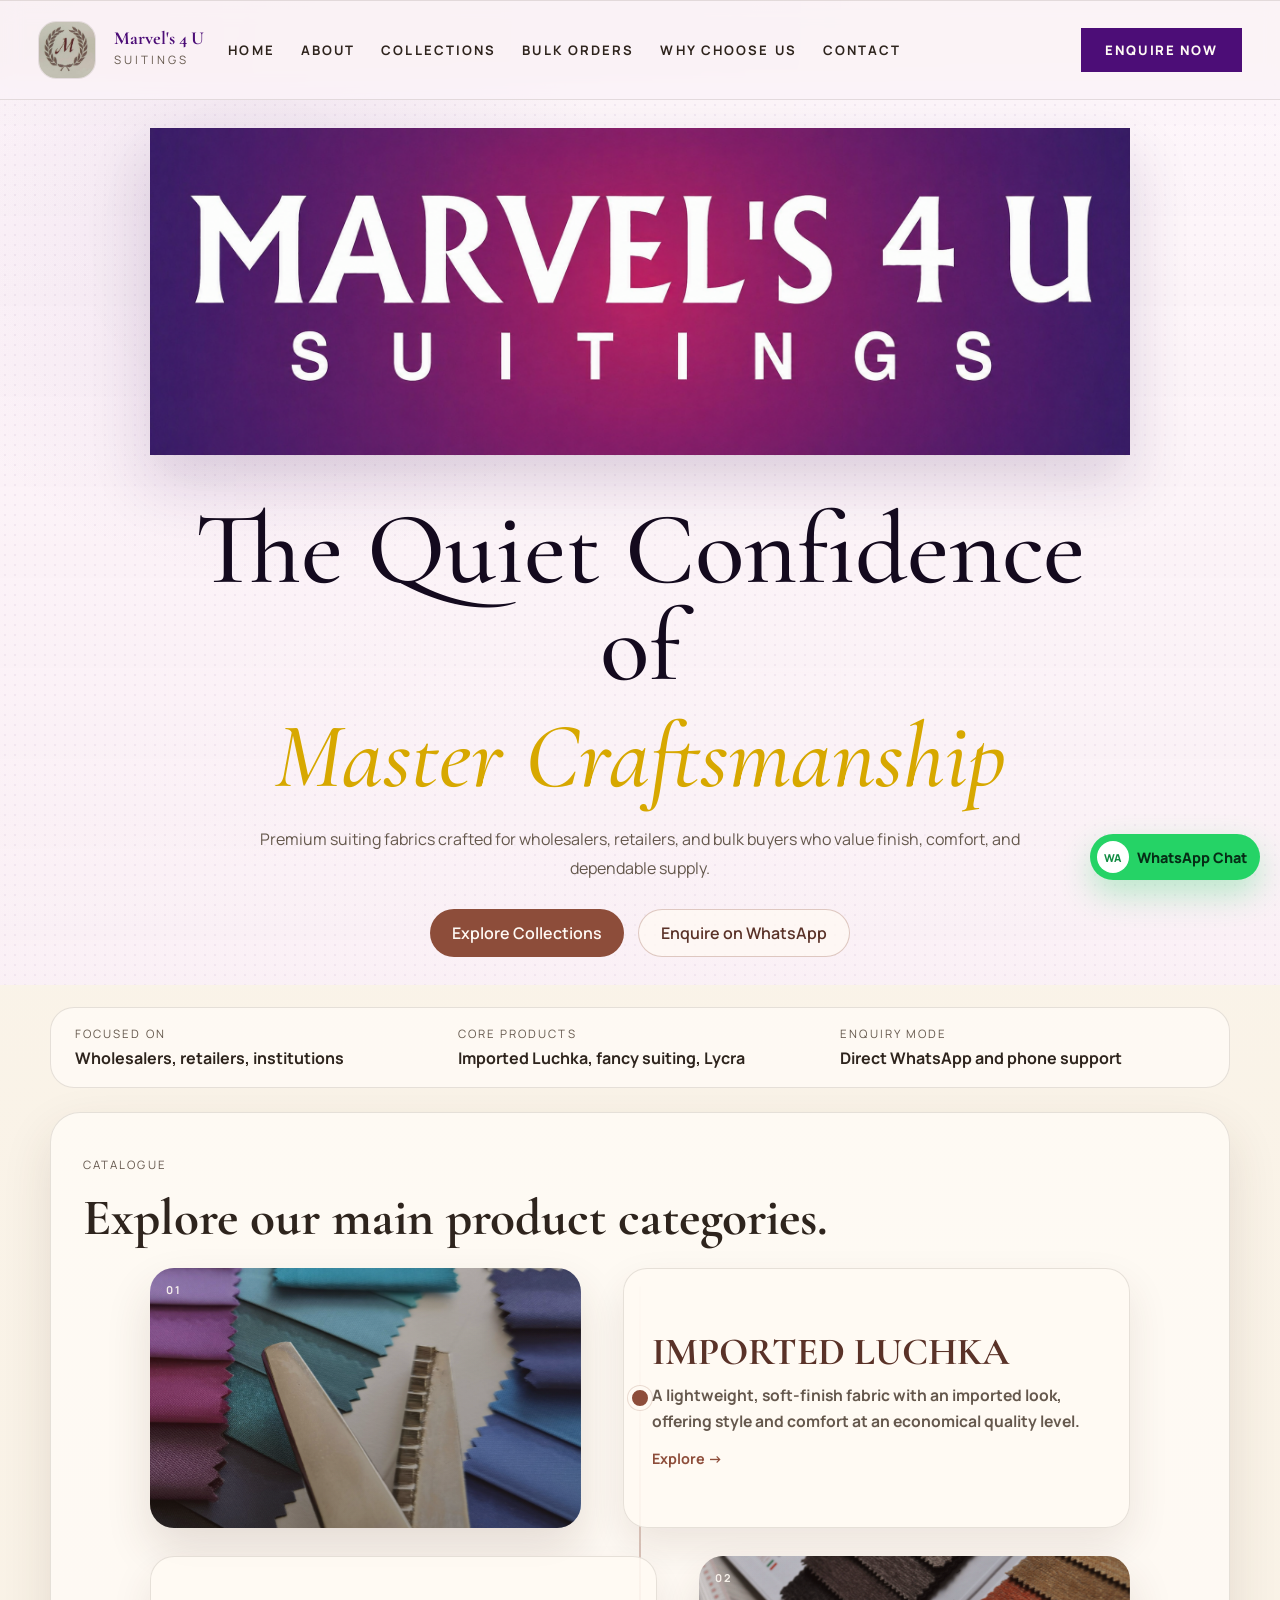
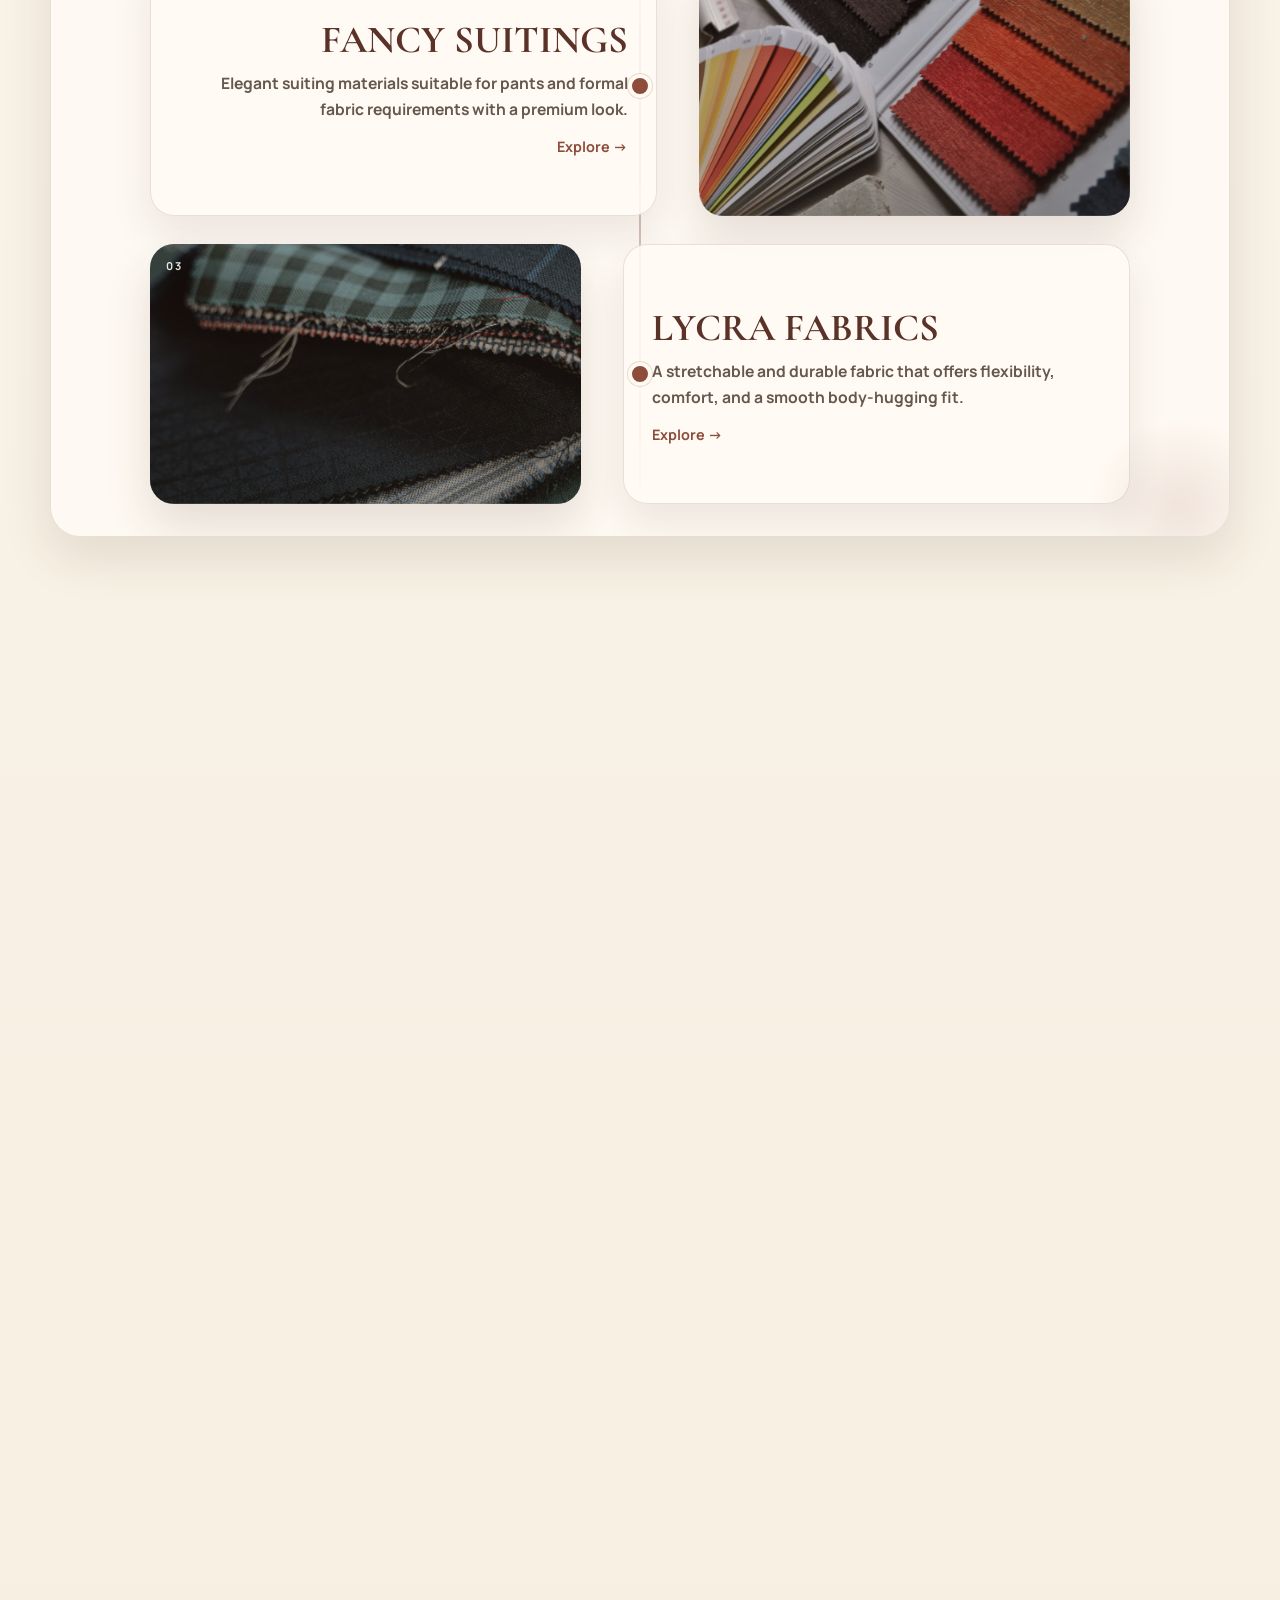
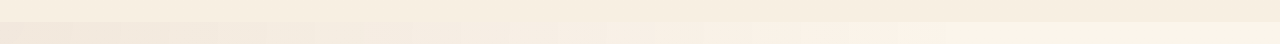
==== commit 470527eb: "Add files via upload" ====
--- a/index.html
+++ b/index.html
@@ -21,9 +21,9 @@
   <!-- ADDED: Vanilla JS animation controller -->
   <script src="animations.js" defer></script>
 </head>
-<body id="top" class="home-page">
-  <!-- ADDED: Scroll progress, reveal animations, and page transitions are injected by animations.js -->
-  <!-- CHANGED: Removed old vertical Get In Touch tab; WhatsApp chat bubble is added near the footer -->
+<body id="top" class="home-page">
+  <!-- ADDED: Scroll progress, reveal animations, and page transitions are injected by animations.js -->
+  <!-- CHANGED: Removed old vertical Get In Touch tab; WhatsApp chat bubble is added near the footer -->
   <div class="page-shell">
     <header class="site-header">
       <div class="brand-block">
@@ -37,15 +37,14 @@
       <nav class="site-nav">
         <!-- CHANGED: Landing page navigation inspired by the provided reference -->
         <a href="#top"><b>Home</b></a>
-        <a href="about.html"><b>About</b></a>
+        <a href="about.html"><b>About</b></a>
         <a href="#catalogue"><b>Collections</b></a>
-        <a href="b2b.html"><b>Bulk Orders</b></a>
-        <a href="about.html#why-choose-us"><b>Why Choose Us</b></a>
-        <a href="contact.html"><b>Contact</b></a>
+        <a href="b2b.html"><b>Bulk Orders</b></a>
+        <a href="about.html#why-choose-us"><b>Why Choose Us</b></a>
+        <a href="contact.html"><b>Contact</b></a>
       </nav>
       <!-- ADDED: Landing page header action controls -->
       <div class="landing-header-actions">
-        <a class="landing-search" href="#catalogue" aria-label="Search collections">⌕</a>
         <a class="landing-enquire" href="https://wa.me/918529305099?text=Hello%2C%20I%20want%20to%20enquire%20about%20Marvel%27s%204%20U%20Suitings." target="_blank" rel="noreferrer">Enquire Now</a>
       </div>
     </header>
@@ -86,14 +85,14 @@
         </div>
       </section>
 
-      <!-- CHANGED: Company Profile moved to about.html so the home page stays focused on landing and catalogue -->
+      <!-- CHANGED: Company Profile moved to about.html so the home page stays focused on landing and catalogue -->
       <section class="section-block" id="catalogue">
         <div class="section-heading">
           <p class="section-tag">Catalogue</p>
           <h2>Explore our main product categories.</h2>
         </div>
-        <!-- CHANGED: Catalogue converted into alternating tree structure -->
-        <div class="catalogue-grid catalogue-tree">
+        <!-- CHANGED: Catalogue converted into alternating tree structure -->
+        <div class="catalogue-grid catalogue-tree">
 
   <article class="product-card cat-card">
     <a href="imported_lachka.html" class="product-link">
@@ -142,67 +141,67 @@
 
 </div>
       </section>
-      <!-- CHANGED: B2B Orders moved to b2b.html and Contact moved to contact.html -->
+      <!-- CHANGED: B2B Orders moved to b2b.html and Contact moved to contact.html -->
     </main>
   </div>
-  <!-- ADDED: Premium fabric journey call-to-action section -->
-  <section class="fabric-journey-section">
-    <p class="section-tag">Get In Touch</p>
-    <h2>Ready to Begin <span>Your Fabric Journey?</span></h2>
-    <p>Our specialists respond within 24 hours. Whether you need one fabric or five hundred metres, we're here to help.</p>
-    <div class="fabric-journey-actions">
-      <a class="button button-primary" href="https://wa.me/918529305099?text=Hello%2C%20I%20want%20to%20send%20an%20enquiry%20for%20Marvel%27s%204%20U%20Suitings." target="_blank" rel="noreferrer">Send An Enquiry</a>
-      <a class="button button-secondary" href="contact.html">Contact Page</a>
-    </div>
-    <div class="journey-contact-strip">
-      <span>Bhilwara, Rajasthan</span>
-      <a href="tel:+918529305099">+91 85293 05099</a>
-      <a href="mailto:Marvelsyntex2001@gmail.com">Marvelsyntex2001@gmail.com</a>
-    </div>
-  </section>
-
-  <!-- ADDED: Dark luxury footer inspired by the provided reference -->
-  <footer class="luxury-site-footer">
-    <div class="footer-brand-column">
-      <div class="footer-brand-row">
-        <img src="picture/marvel_logo.jpeg" alt="Marvel's 4 U logo">
-        <div>
-          <h2>Marvel's 4 U</h2>
-          <p>Suitings</p>
-        </div>
-      </div>
-      <p>Premium textile firm specialising in high-quality suiting fabrics. Rooted in tailoring heritage, woven for the future.</p>
-    </div>
-    <div class="footer-column">
-      <h3>Navigate</h3>
-      <a href="about.html">About Us</a>
-      <a href="#catalogue">Collections</a>
-      <a href="b2b.html">Bulk Orders</a>
-      <a href="about.html#why-choose-us">Why Choose Us</a>
-      <a href="contact.html">Contact</a>
-    </div>
-    <div class="footer-column">
-      <h3>Collections</h3>
-      <a href="imported_lachka.html">Imported Lachka</a>
-      <a href="fancy.html">Fancy Suitings</a>
-      <a href="Lycra.html">Lycra Fabrics</a>
-      <a href="fancy.html">Wedding Collection</a>
-      <a href="Lycra.html">Stretch Suitings</a>
-    </div>
-    <div class="footer-column footer-connect">
-      <h3>Stay Connected</h3>
-      <p>Subscribe for exclusive insights into new collections and tailoring advice.</p>
-      <form class="footer-subscribe">
-        <input type="email" placeholder="Your email" aria-label="Your email">
-        <button type="submit" aria-label="Subscribe">&rsaquo;</button>
-      </form>
-    </div>
-  </footer>
-
-  <!-- ADDED: Floating WhatsApp chat box button -->
-  <a class="whatsapp-chat-button" href="https://wa.me/918529305099?text=Hello%2C%20I%20want%20to%20chat%20about%20Marvel%27s%204%20U%20Suitings." target="_blank" rel="noreferrer" aria-label="Chat on WhatsApp">
-    <span class="whatsapp-chat-icon">WA</span>
-    <span class="whatsapp-chat-text">WhatsApp Chat</span>
-  </a>
-</body>
-</html>
+  <!-- ADDED: Premium fabric journey call-to-action section -->
+  <section class="fabric-journey-section">
+    <p class="section-tag">Get In Touch</p>
+    <h2>Ready to Begin <span>Your Fabric Journey?</span></h2>
+    <p>Our specialists respond within 24 hours. Whether you need one fabric or five hundred metres, we're here to help.</p>
+    <div class="fabric-journey-actions">
+      <a class="button button-primary" href="https://wa.me/918529305099?text=Hello%2C%20I%20want%20to%20send%20an%20enquiry%20for%20Marvel%27s%204%20U%20Suitings." target="_blank" rel="noreferrer">Send An Enquiry</a>
+      <a class="button button-secondary" href="contact.html">Contact Page</a>
+    </div>
+    <div class="journey-contact-strip">
+      <span>Bhilwara, Rajasthan</span>
+      <a href="tel:+918529305099">+91 85293 05099</a>
+      <a href="mailto:Marvelsyntex2001@gmail.com">Marvelsyntex2001@gmail.com</a>
+    </div>
+  </section>
+
+  <!-- ADDED: Dark luxury footer inspired by the provided reference -->
+  <footer class="luxury-site-footer">
+    <div class="footer-brand-column">
+      <div class="footer-brand-row">
+        <img src="picture/marvel_logo.jpeg" alt="Marvel's 4 U logo">
+        <div>
+          <h2>Marvel's 4 U</h2>
+          <p>Suitings</p>
+        </div>
+      </div>
+      <p>Premium textile firm specialising in high-quality suiting fabrics. Rooted in tailoring heritage, woven for the future.</p>
+    </div>
+    <div class="footer-column">
+      <h3>Navigate</h3>
+      <a href="about.html">About Us</a>
+      <a href="#catalogue">Collections</a>
+      <a href="b2b.html">Bulk Orders</a>
+      <a href="about.html#why-choose-us">Why Choose Us</a>
+      <a href="contact.html">Contact</a>
+    </div>
+    <div class="footer-column">
+      <h3>Collections</h3>
+      <a href="imported_lachka.html">Imported Lachka</a>
+      <a href="fancy.html">Fancy Suitings</a>
+      <a href="Lycra.html">Lycra Fabrics</a>
+      <a href="fancy.html">Wedding Collection</a>
+      <a href="Lycra.html">Stretch Suitings</a>
+    </div>
+    <div class="footer-column footer-connect">
+      <h3>Stay Connected</h3>
+      <p>Subscribe for exclusive insights into new collections and tailoring advice.</p>
+      <form class="footer-subscribe">
+        <input type="email" placeholder="Your email" aria-label="Your email">
+        <button type="submit" aria-label="Subscribe">&rsaquo;</button>
+      </form>
+    </div>
+  </footer>
+
+  <!-- ADDED: Floating WhatsApp chat box button -->
+  <a class="whatsapp-chat-button" href="https://wa.me/918529305099?text=Hello%2C%20I%20want%20to%20chat%20about%20Marvel%27s%204%20U%20Suitings." target="_blank" rel="noreferrer" aria-label="Chat on WhatsApp">
+    <span class="whatsapp-chat-icon">WA</span>
+    <span class="whatsapp-chat-text">WhatsApp Chat</span>
+  </a>
+</body>
+</html>
--- a/index.css
+++ b/index.css
@@ -1,48 +1,49 @@
-:root {
-  --bg: #f8f2e8;
-  --bg-soft: #fffaf3;
-  --surface: rgba(255, 250, 243, 0.82);
-  --surface-strong: #fffdf8;
-  --text: #2e241d;
-  --muted: #65584d;
-  --line: rgba(101, 88, 77, 0.16);
-  --accent: #8d4d3a;
-  --accent-deep: #5a3228;
-  --accent-soft: #ead7cb;
-  --olive: #6f7550;
-  --shadow: 0 20px 50px rgba(78, 51, 35, 0.12);
-}
-
-* {
-  box-sizing: border-box;
-}
-
-html {
-  scroll-behavior: smooth;
-}
-
-body {
-  margin: 0;
-  min-height: 100vh;
-  font-family: "Manrope", sans-serif;
-  color: var(--text);
-  background:
-    radial-gradient(circle at top left, rgba(141, 77, 58, 0.08), transparent 28%),
-    linear-gradient(180deg, #fbf5eb 0%, #f7efe2 100%);
-}
-
-body::before {
-  content: "";
-  position: fixed;
-  inset: 0;
-  pointer-events: none;
-  background-image:
-    linear-gradient(rgba(141, 77, 58, 0.04) 1px, transparent 1px),
-    linear-gradient(90deg, rgba(141, 77, 58, 0.04) 1px, transparent 1px);
-  background-size: 84px 84px;
-  mask-image: radial-gradient(circle at center, black 35%, transparent 78%);
-}
-
+:root {
+  --bg: #f8f2e8;
+  --bg-soft: #fffaf3;
+  --surface: rgba(255, 250, 243, 0.82);
+  --surface-strong: #fffdf8;
+  --text: #2e241d;
+  --muted: #65584d;
+  --line: rgba(101, 88, 77, 0.16);
+  --accent: #8d4d3a;
+  --accent-deep: #5a3228;
+  --accent-soft: #ead7cb;
+  --olive: #6f7550;
+  --shadow: 0 20px 50px rgba(78, 51, 35, 0.12);
+}
+
+* {
+  box-sizing: border-box;
+}
+
+html {
+  scroll-behavior: smooth;
+}
+
+body {
+  margin: 0;
+  min-height: 100vh;
+  padding-top: 80px;
+  font-family: "Manrope", sans-serif;
+  color: var(--text);
+  background:
+    radial-gradient(circle at top left, rgba(141, 77, 58, 0.08), transparent 28%),
+    linear-gradient(180deg, #fbf5eb 0%, #f7efe2 100%);
+}
+
+body::before {
+  content: "";
+  position: fixed;
+  inset: 0;
+  pointer-events: none;
+  background-image:
+    linear-gradient(rgba(141, 77, 58, 0.04) 1px, transparent 1px),
+    linear-gradient(90deg, rgba(141, 77, 58, 0.04) 1px, transparent 1px);
+  background-size: 84px 84px;
+  mask-image: radial-gradient(circle at center, black 35%, transparent 78%);
+}
+
 .page-shell {
   width: min(1180px, calc(100% - 32px));
   margin: 24px auto 48px;
@@ -89,26 +90,35 @@
   width: 100%;
   border-radius: 0;
 }
-
-.site-header,
-.hero,
-.info-strip,
-.section-block,
-.contact-banner {
-  position: relative;
-  overflow: hidden;
-}
-
+
+.site-header,
+.hero,
+.info-strip,
+.section-block,
+.contact-banner {
+  position: relative;
+  overflow: hidden;
+}
+
 .site-header {
   display: flex;
   align-items: center;
   justify-content: space-between;
   gap: 24px;
-  padding: 20px 28px;
-  background: rgba(255, 250, 243, 0.7);
-  border: 1px solid var(--line);
-  border-radius: 28px;
+  padding: 20px 28px;
+  background: rgba(255, 250, 243, 0.98);
+  border: 1px solid var(--line);
+  border-radius: 0;
   backdrop-filter: blur(10px);
+  
+  /* NEW: Add these lines */
+  position: fixed;
+  top: 0;
+  left: 0;
+  right: 0;
+  z-index: 1000;
+  width: 100%;
+  box-shadow: 0 2px 12px rgba(78, 51, 35, 0.1);
 }
 
 /* CHANGED: Reference-style landing header spacing */
@@ -126,70 +136,70 @@
   padding-left: clamp(18px, 3vw, 44px);
   padding-right: clamp(18px, 3vw, 44px);
 }
-
-.brand-block {
-  display: flex;
-  align-items: center;
-  gap: 18px;
-}
-
-.brand-mark {
-  display: grid;
-  place-items: center;
-  width: 58px;
-  height: 58px;
-  border-radius: 18px;
-  background: linear-gradient(135deg, var(--accent), var(--accent-deep));
-  color: #fff8f2;
-  font-weight: 700;
-  letter-spacing: 0.16em;
-}
-
-.eyebrow,
-.section-tag,
-.note-label,
-.info-strip span,
-.product-number {
-  text-transform: uppercase;
-  letter-spacing: 0.18em;
-  font-size: 0.72rem;
-}
-
-.eyebrow,
-.section-tag,
-.note-label,
-.info-strip span {
-  color: var(--muted);
-}
-
-.brand-block h1,
-.section-heading h2,
-.hero-copy h2,
-.contact-banner h2,
-.product-card h3,
-.content-card h3,
-.hero-note h3 {
-  margin: 0;
-  font-family: "Cormorant Garamond", serif;
-}
-
-.brand-block h1 {
-  font-size: clamp(1.8rem, 4vw, 2.4rem);
-}
-
+
+.brand-block {
+  display: flex;
+  align-items: center;
+  gap: 18px;
+}
+
+.brand-mark {
+  display: grid;
+  place-items: center;
+  width: 58px;
+  height: 58px;
+  border-radius: 18px;
+  background: linear-gradient(135deg, var(--accent), var(--accent-deep));
+  color: #fff8f2;
+  font-weight: 700;
+  letter-spacing: 0.16em;
+}
+
+.eyebrow,
+.section-tag,
+.note-label,
+.info-strip span,
+.product-number {
+  text-transform: uppercase;
+  letter-spacing: 0.18em;
+  font-size: 0.72rem;
+}
+
+.eyebrow,
+.section-tag,
+.note-label,
+.info-strip span {
+  color: var(--muted);
+}
+
+.brand-block h1,
+.section-heading h2,
+.hero-copy h2,
+.contact-banner h2,
+.product-card h3,
+.content-card h3,
+.hero-note h3 {
+  margin: 0;
+  font-family: "Cormorant Garamond", serif;
+}
+
+.brand-block h1 {
+  font-size: clamp(1.8rem, 4vw, 2.4rem);
+}
+
 .site-nav {
   display: flex;
   flex-wrap: wrap;
   /* CHANGED: Landing page nav spacing inspired by reference */
   gap: 26px;
 }
-
-.site-nav a,
-.product-card a {
-  color: inherit;
-  text-decoration: none;
-}
-
+
+.site-nav a,
+.product-card a {
+  color: inherit;
+  text-decoration: none;
+}
+
 .site-nav a {
   position: relative;
   /* CHANGED: Compact uppercase landing nav */
@@ -197,20 +207,20 @@
   letter-spacing: 0.16em;
   text-transform: uppercase;
 }
-
-.site-nav a::after {
-  content: "";
-  position: absolute;
-  left: 0;
-  bottom: -6px;
-  width: 100%;
-  height: 1px;
-  background: var(--accent);
-  transform: scaleX(0);
-  transform-origin: left;
-  transition: transform 180ms ease;
-}
-
+
+.site-nav a::after {
+  content: "";
+  position: absolute;
+  left: 0;
+  bottom: -6px;
+  width: 100%;
+  height: 1px;
+  background: var(--accent);
+  transform: scaleX(0);
+  transform-origin: left;
+  transition: transform 180ms ease;
+}
+
 .site-nav a:hover::after {
   transform: scaleX(1);
 }
@@ -279,7 +289,7 @@
   color: var(--muted);
   letter-spacing: 0.26em;
 }
-
+
 .hero {
   display: grid;
   /* CHANGED: Landing page layout gives more space to the hero image */
@@ -287,9 +297,9 @@
   gap: 28px;
   margin-top: 24px;
   padding: 36px;
-  border-radius: 34px;
-  background: linear-gradient(145deg, rgba(255, 251, 246, 0.92), rgba(245, 235, 221, 0.88));
-  border: 1px solid rgba(101, 88, 77, 0.14);
+  border-radius: 34px;
+  background: linear-gradient(145deg, rgba(255, 251, 246, 0.92), rgba(245, 235, 221, 0.88));
+  border: 1px solid rgba(101, 88, 77, 0.14);
   box-shadow: var(--shadow);
 }
 
@@ -394,19 +404,19 @@
   justify-content: center;
   margin-top: 26px;
 }
-
-.hero::after,
-.section-block::after,
-.contact-banner::after {
-  content: "";
-  position: absolute;
-  inset: auto -40px -60px auto;
-  width: 180px;
-  height: 180px;
-  border-radius: 50%;
-  background: radial-gradient(circle, rgba(141, 77, 58, 0.12), transparent 70%);
-}
-
+
+.hero::after,
+.section-block::after,
+.contact-banner::after {
+  content: "";
+  position: absolute;
+  inset: auto -40px -60px auto;
+  width: 180px;
+  height: 180px;
+  border-radius: 50%;
+  background: radial-gradient(circle, rgba(141, 77, 58, 0.12), transparent 70%);
+}
+
 .hero-copy {
   display: grid;
   gap: 18px;
@@ -416,71 +426,71 @@
 .hero-copy h2 {
   font-size: clamp(2.8rem, 5vw, 4.8rem);
   line-height: 0.96;
-}
-
-.hero-text,
-.content-card p,
-.product-card p,
-.contact-banner p,
-.hero-note p,
-.detail-list {
-  color: var(--muted);
-  line-height: 1.75;
-}
-
-.hero-actions,
-.contact-actions {
-  display: flex;
-  flex-wrap: wrap;
-  gap: 14px;
-}
-
-.button {
-  display: inline-flex;
-  align-items: center;
-  justify-content: center;
-  min-height: 48px;
-  padding: 12px 22px;
-  border-radius: 999px;
-  font-weight: 600;
-  text-decoration: none;
-  transition: transform 180ms ease, background 180ms ease, border-color 180ms ease;
-}
-
-.button:hover {
-  transform: translateY(-1px);
-}
-
-.button-primary {
-  background: var(--accent);
-  color: #fffaf5;
-}
-
-.button-primary:hover {
-  background: var(--accent-deep);
-}
-
-.button-secondary {
-  border: 1px solid rgba(141, 77, 58, 0.28);
-  color: var(--accent-deep);
-  background: rgba(255, 250, 243, 0.7);
-}
-
-.hero-points,
-.detail-list {
-  margin: 0;
-  padding-left: 18px;
-}
-
-.hero-card,
-.content-card,
-.product-card,
-.contact-banner,
-.info-strip,
-.section-block {
-  border: 1px solid var(--line);
-}
-
+}
+
+.hero-text,
+.content-card p,
+.product-card p,
+.contact-banner p,
+.hero-note p,
+.detail-list {
+  color: var(--muted);
+  line-height: 1.75;
+}
+
+.hero-actions,
+.contact-actions {
+  display: flex;
+  flex-wrap: wrap;
+  gap: 14px;
+}
+
+.button {
+  display: inline-flex;
+  align-items: center;
+  justify-content: center;
+  min-height: 48px;
+  padding: 12px 22px;
+  border-radius: 999px;
+  font-weight: 600;
+  text-decoration: none;
+  transition: transform 180ms ease, background 180ms ease, border-color 180ms ease;
+}
+
+.button:hover {
+  transform: translateY(-1px);
+}
+
+.button-primary {
+  background: var(--accent);
+  color: #fffaf5;
+}
+
+.button-primary:hover {
+  background: var(--accent-deep);
+}
+
+.button-secondary {
+  border: 1px solid rgba(141, 77, 58, 0.28);
+  color: var(--accent-deep);
+  background: rgba(255, 250, 243, 0.7);
+}
+
+.hero-points,
+.detail-list {
+  margin: 0;
+  padding-left: 18px;
+}
+
+.hero-card,
+.content-card,
+.product-card,
+.contact-banner,
+.info-strip,
+.section-block {
+  border: 1px solid var(--line);
+}
+
 .hero-card {
   display: grid;
   gap: 18px;
@@ -492,163 +502,163 @@
 .fabric-showcase {
   display: grid;
   grid-template-columns: repeat(2, 1fr);
-  gap: 14px;
-}
-
-.swatch {
-  min-height: 150px;
-  border-radius: 22px;
-  position: relative;
-  overflow: hidden;
-}
-
-.swatch::before,
-.swatch::after {
-  content: "";
-  position: absolute;
-  inset: 0;
-}
-
-.swatch::before {
-  background:
-    linear-gradient(90deg, rgba(255, 255, 255, 0.22) 0 12%, transparent 12% 24%, rgba(255, 255, 255, 0.15) 24% 36%, transparent 36% 100%);
-  mix-blend-mode: soft-light;
-}
-
-.swatch::after {
-  background-image: repeating-linear-gradient(
-    0deg,
-    rgba(255, 255, 255, 0.14) 0 1px,
-    transparent 1px 7px
-  );
-  opacity: 0.7;
-}
-
-.swatch-cream {
-  background: linear-gradient(135deg, #efe0c4, #d7c29b);
-}
-
-.swatch-sand {
-  background: linear-gradient(135deg, #d6bc97, #ac8765);
-}
-
-.swatch-maroon {
-  background: linear-gradient(135deg, #8d4d3a, #633427);
-}
-
-.swatch-olive {
-  background: linear-gradient(135deg, #89906b, #5c6146);
-}
-
-.hero-note {
-  display: grid;
-  gap: 12px;
-}
-
-.note-grid {
-  display: grid;
-  gap: 12px;
-}
-
-.note-grid article {
-  padding: 16px;
-  border-radius: 20px;
-  background: var(--bg-soft);
-  border: 1px solid rgba(101, 88, 77, 0.1);
-}
-
-.info-strip {
-  display: grid;
-  grid-template-columns: repeat(3, 1fr);
-  gap: 18px;
-  margin-top: 22px;
-  padding: 18px 24px;
-  border-radius: 24px;
-  background: rgba(255, 251, 246, 0.76);
-}
-
-.info-strip div {
-  display: grid;
-  gap: 6px;
-}
-
-.info-strip strong {
-  font-size: 1rem;
-}
-
-.section-block {
-  margin-top: 24px;
-  padding: 32px;
-  border-radius: 30px;
-  background: rgba(255, 252, 247, 0.78);
-  box-shadow: var(--shadow);
-}
-
-.section-heading {
-  display: grid;
-  gap: 10px;
-  max-width: 760px;
-}
-
-.section-heading h2,
-.contact-banner h2 {
-  font-size: clamp(2.1rem, 4vw, 3.2rem);
-  line-height: 1;
-}
-
-.two-column,
-.catalogue-grid {
-  display: grid;
-  gap: 20px;
-  margin-top: 24px;
-}
-
-.two-column {
-  grid-template-columns: 0.85fr 1.15fr;
-  align-items: start;
-}
-
-.content-card,
-.product-card {
-  padding: 24px;
-  border-radius: 24px;
-  background: var(--surface);
-}
-
-.bordered-card {
-  background:
-    linear-gradient(180deg, rgba(255, 250, 243, 0.92), rgba(248, 239, 226, 0.92)),
-    linear-gradient(90deg, transparent 0 92%, rgba(141, 77, 58, 0.12) 92% 100%);
-}
-
-.catalogue-grid {
-  grid-template-columns: repeat(3, minmax(0, 1fr));
-}
-
-.product-card {
-  display: grid;
-  gap: 16px;
-}
-
-.product-number {
-  color: var(--accent);
-  font-weight: 700;
-}
-
-.product-card h3 {
-  font-size: 2rem;
-}
-
-.product-card a {
-  width: fit-content;
-  color: var(--accent-deep);
-  font-weight: 700;
-}
-
-.product-card a:hover {
-  color: var(--accent);
-}
-
+  gap: 14px;
+}
+
+.swatch {
+  min-height: 150px;
+  border-radius: 22px;
+  position: relative;
+  overflow: hidden;
+}
+
+.swatch::before,
+.swatch::after {
+  content: "";
+  position: absolute;
+  inset: 0;
+}
+
+.swatch::before {
+  background:
+    linear-gradient(90deg, rgba(255, 255, 255, 0.22) 0 12%, transparent 12% 24%, rgba(255, 255, 255, 0.15) 24% 36%, transparent 36% 100%);
+  mix-blend-mode: soft-light;
+}
+
+.swatch::after {
+  background-image: repeating-linear-gradient(
+    0deg,
+    rgba(255, 255, 255, 0.14) 0 1px,
+    transparent 1px 7px
+  );
+  opacity: 0.7;
+}
+
+.swatch-cream {
+  background: linear-gradient(135deg, #efe0c4, #d7c29b);
+}
+
+.swatch-sand {
+  background: linear-gradient(135deg, #d6bc97, #ac8765);
+}
+
+.swatch-maroon {
+  background: linear-gradient(135deg, #8d4d3a, #633427);
+}
+
+.swatch-olive {
+  background: linear-gradient(135deg, #89906b, #5c6146);
+}
+
+.hero-note {
+  display: grid;
+  gap: 12px;
+}
+
+.note-grid {
+  display: grid;
+  gap: 12px;
+}
+
+.note-grid article {
+  padding: 16px;
+  border-radius: 20px;
+  background: var(--bg-soft);
+  border: 1px solid rgba(101, 88, 77, 0.1);
+}
+
+.info-strip {
+  display: grid;
+  grid-template-columns: repeat(3, 1fr);
+  gap: 18px;
+  margin-top: 22px;
+  padding: 18px 24px;
+  border-radius: 24px;
+  background: rgba(255, 251, 246, 0.76);
+}
+
+.info-strip div {
+  display: grid;
+  gap: 6px;
+}
+
+.info-strip strong {
+  font-size: 1rem;
+}
+
+.section-block {
+  margin-top: 24px;
+  padding: 32px;
+  border-radius: 30px;
+  background: rgba(255, 252, 247, 0.78);
+  box-shadow: var(--shadow);
+}
+
+.section-heading {
+  display: grid;
+  gap: 10px;
+  max-width: 760px;
+}
+
+.section-heading h2,
+.contact-banner h2 {
+  font-size: clamp(2.1rem, 4vw, 3.2rem);
+  line-height: 1;
+}
+
+.two-column,
+.catalogue-grid {
+  display: grid;
+  gap: 20px;
+  margin-top: 24px;
+}
+
+.two-column {
+  grid-template-columns: 0.85fr 1.15fr;
+  align-items: start;
+}
+
+.content-card,
+.product-card {
+  padding: 24px;
+  border-radius: 24px;
+  background: var(--surface);
+}
+
+.bordered-card {
+  background:
+    linear-gradient(180deg, rgba(255, 250, 243, 0.92), rgba(248, 239, 226, 0.92)),
+    linear-gradient(90deg, transparent 0 92%, rgba(141, 77, 58, 0.12) 92% 100%);
+}
+
+.catalogue-grid {
+  grid-template-columns: repeat(3, minmax(0, 1fr));
+}
+
+.product-card {
+  display: grid;
+  gap: 16px;
+}
+
+.product-number {
+  color: var(--accent);
+  font-weight: 700;
+}
+
+.product-card h3 {
+  font-size: 2rem;
+}
+
+.product-card a {
+  width: fit-content;
+  color: var(--accent-deep);
+  font-weight: 700;
+}
+
+.product-card a:hover {
+  color: var(--accent);
+}
+
 .b2b-section {
   background:
     linear-gradient(145deg, rgba(255, 251, 246, 0.92), rgba(238, 227, 213, 0.9));
@@ -751,26 +761,26 @@
   color: var(--muted);
   line-height: 1.6;
 }
-
-.accent-card {
-  background: linear-gradient(145deg, rgba(141, 77, 58, 0.94), rgba(95, 53, 42, 0.96));
-  color: #fff9f4;
-}
-
-.accent-card p {
-  color: rgba(255, 249, 244, 0.82);
-}
-
+
+.accent-card {
+  background: linear-gradient(145deg, rgba(141, 77, 58, 0.94), rgba(95, 53, 42, 0.96));
+  color: #fff9f4;
+}
+
+.accent-card p {
+  color: rgba(255, 249, 244, 0.82);
+}
+
 .contact-banner {
   display: flex;
-  align-items: center;
-  justify-content: space-between;
-  gap: 24px;
-  margin-top: 24px;
-  padding: 32px;
-  border-radius: 30px;
-  background:
-    linear-gradient(135deg, rgba(251, 245, 235, 0.94), rgba(239, 227, 209, 0.92));
+  align-items: center;
+  justify-content: space-between;
+  gap: 24px;
+  margin-top: 24px;
+  padding: 32px;
+  border-radius: 30px;
+  background:
+    linear-gradient(135deg, rgba(251, 245, 235, 0.94), rgba(239, 227, 209, 0.92));
   box-shadow: var(--shadow);
 }
 
@@ -1019,17 +1029,17 @@
   transform: translateY(-2px);
   box-shadow: 0 18px 38px rgba(37, 211, 102, 0.38);
 }
-
+
 @media (max-width: 980px) {
   .site-header,
   .contact-banner,
   .hero,
-  .two-column,
-  .catalogue-grid,
-  .info-strip {
-    grid-template-columns: 1fr;
-  }
-
+  .two-column,
+  .catalogue-grid,
+  .info-strip {
+    grid-template-columns: 1fr;
+  }
+
   .site-header,
   .contact-banner {
     display: grid;
@@ -1043,7 +1053,7 @@
   .hero {
     padding: 28px;
   }
-
+
   .catalogue-grid,
   .two-column,
   .info-strip {
@@ -1096,7 +1106,7 @@
     border-radius: 0 0 24px 24px;
   }
 }
-
+
 @media (max-width: 720px) {
   .page-shell {
     width: min(100% - 18px, 100%);
@@ -1113,8 +1123,8 @@
   .hero,
   .section-block,
   .contact-banner,
-  .info-strip {
-    padding: 22px;
+  .info-strip {
+    padding: 22px;
     border-radius: 24px;
   }
 
@@ -1123,11 +1133,11 @@
   .home-page .landing-hero {
     border-radius: 0;
   }
-
-  .brand-block {
-    align-items: flex-start;
-  }
-
+
+  .brand-block {
+    align-items: flex-start;
+  }
+
   .site-nav {
     gap: 12px 16px;
   }
@@ -1223,57 +1233,57 @@
   .bulk-benefit-card {
     min-height: auto;
   }
-
-  .swatch {
-    min-height: 120px;
-  }
-}
-.brand-logo {
-  width: 58px;
-  height: 58px;
-  object-fit: cover;
-  border-radius: 18px;
-  border: 1px solid rgba(101, 88, 77, 0.14);
-  display: block;
-}
-.hero-banner {
-  display: block;
-  width: 100%;
-  max-width: 420px;
-  height: auto;
-  margin-bottom: 18px;
-  border-radius: 18px;
-}
-.business-grid,
-.contact-grid {
-  display: grid;
-  gap: 20px;
-  margin-top: 24px;
-}
-
-.business-grid {
-  grid-template-columns: repeat(3, minmax(180px, 1fr));
-  gap: 16px;
-}
-
-.contact-grid {
-  grid-template-columns: repeat(2, minmax(0, 1fr));
-}
-
-@media (max-width: 600px) {
-  .contact-grid {
-    grid-template-columns: 1fr;
-  }
-}
-.content-card,
-.business-card {
-  height: 100%;
-}
-
-.business-card {
-  padding: 20px;
-}
-
+
+  .swatch {
+    min-height: 120px;
+  }
+}
+.brand-logo {
+  width: 58px;
+  height: 58px;
+  object-fit: cover;
+  border-radius: 18px;
+  border: 1px solid rgba(101, 88, 77, 0.14);
+  display: block;
+}
+.hero-banner {
+  display: block;
+  width: 100%;
+  max-width: 420px;
+  height: auto;
+  margin-bottom: 18px;
+  border-radius: 18px;
+}
+.business-grid,
+.contact-grid {
+  display: grid;
+  gap: 20px;
+  margin-top: 24px;
+}
+
+.business-grid {
+  grid-template-columns: repeat(3, minmax(180px, 1fr));
+  gap: 16px;
+}
+
+.contact-grid {
+  grid-template-columns: repeat(2, minmax(0, 1fr));
+}
+
+@media (max-width: 600px) {
+  .contact-grid {
+    grid-template-columns: 1fr;
+  }
+}
+.content-card,
+.business-card {
+  height: 100%;
+}
+
+.business-card {
+  padding: 20px;
+}
+
 .business-card h3 {
   font-size: 1.1rem;
   line-height: 1.3;
@@ -1361,258 +1371,266 @@
   color: rgba(255, 250, 245, 0.82);
   line-height: 1.6;
 }
-
-.business-card .detail-list {
-  padding-left: 18px;
-  line-height: 1.7;
-}
-.business-card,
-.contact-card,
-.map-card {
-  padding: 24px;
-  border-radius: 24px;
-  background: rgba(255, 250, 243, 0.82);
-  border: 1px solid rgba(101, 88, 77, 0.16);
-}
-
-.business-card h3,
-.contact-card h3 {
-  font-size: clamp(0.95rem, 2.5vw, 1.35rem);
-  margin: 0 0 10px;
-  word-break: break-word;
-  overflow-wrap: break-word;
-}
-
-.download-actions {
-  display: grid;
-  gap: 14px;
-}
-
-.download-note {
-  margin: 0;
-  color: #65584d;
-}
-
-.map-card {
-  margin-top: 20px;
-  min-height: 180px;
-  display: grid;
-  align-content: center;
-}
-.map-card iframe {
-  width: 100%;
-  height: 320px;
-  border: 0;
-  border-radius: 18px;
-  margin-top: 12px;
-}
-.firm-details-heading {
-  margin-top: 28px;
-}
-
-.business-grid {
-  display: grid;
-  grid-template-columns: repeat(3, minmax(0, 1fr));
-  gap: 20px;
-  margin-top: 24px;
-}
-
-.business-card {
-  padding: 24px;
-  border-radius: 24px;
-  background: rgba(255, 250, 243, 0.82);
-  border: 1px solid rgba(101, 88, 77, 0.16);
-}
-
-.business-card h3 {
-  font-size: 2rem;
-  margin: 0 0 10px;
-}
-
-@media (max-width: 980px) {
-  .business-grid {
-    grid-template-columns: 1fr;
-  }
-}
-.two-column {
-  display: grid;
-  grid-template-columns: 0.85fr 1.15fr;
-  gap: 20px;
-  align-items: start;
-}
-
-.left-column {
-  display: grid;
-  gap: 20px;
-}
-
-.firm-details-card {
-  height: fit-content;
-}
-
-.business-grid {
-  display: grid;
-  grid-template-columns: repeat(3, minmax(180px, 1fr));
-  gap: 16px;
-  margin-top: 24px;
-}
-
-.business-card {
-  padding: 20px;
-  border-radius: 24px;
-  background: rgba(255, 250, 243, 0.82);
-  border: 1px solid rgba(101, 88, 77, 0.16);
-}
-
-.business-card h3 {
-  font-size: 1.1rem;
-  line-height: 1.3;
-  margin: 0 0 12px;
-}
-
-@media (max-width: 980px) {
-  .two-column {
-    grid-template-columns: 1fr;
-  }
-
-  .business-grid {
-    grid-template-columns: 1fr;
-  }
-}
-.bordered-card {
-  padding: 28px;
-}
-.buyer-points-grid {
-  display: grid;
-  grid-template-columns: repeat(2, minmax(0, 1fr));
-  column-gap: 48px;
-  row-gap: 16px;
-  margin-top: 16px;
-}
-
-.buyer-points-grid .detail-list {
-  margin: 0;
-  padding-left: 18px;
-}
-
-.buyer-points-grid .detail-list li {
-  margin-bottom: 10px;
-}
-@media (max-width: 720px) {
-  .buyer-points-grid {
-    grid-template-columns: 1fr;
-  }
-}
-.quick-facts-card {
-  margin-top: 2px;
-}
-.eyebrow {
-  margin: 0 0 4px;
-}
-
-.brand-block h1 {
-  margin: 0;
-}
-.site-footer {
-  width: min(1180px, calc(100% - 32px));
-  margin: 24px auto 0;
-  margin-top: 24px;
-  background: #6f2f28;
-  color: #fffaf5;
-  min-height: 78px;
-  padding: 14px 70px 14px 28px;
-  border-radius: 24px 24px 0 0;
-  display: flex;
-  align-items: center;
-  justify-content: center;
-  position: relative;
-  text-align: center;
-}
-@media (max-width: 480px) {
-  .site-footer {
-    padding: 18px 70px 18px 18px;
-    min-height: auto;
-  }
-
-  .back-to-top {
-    width: 40px;
-    height: 40px;
-    font-size: 0.9rem;
-    right: 12px;
-  }
-}
-.site-footer p {
-  margin: 0;
-  font-size: 0.9rem;
-  letter-spacing: 0.2em;
-  text-transform: uppercase;
-  line-height: 1.2;
-}
-
-.back-to-top {
-  position: absolute;
-  right: 24px;
-  top: 50%;
-  transform: translateY(-50%);
-  width: 52px;
-  height: 52px;
-  border-radius: 50%;
-  background: #fff;
-  color: #6f2f28;
-  display: grid;
-  place-items: center;
-  text-decoration: none;
-  font-size: 1.1rem;
-  font-weight: 700;
-  box-shadow: 0 8px 18px rgba(0, 0, 0, 0.12);
-}
-
-.site-footer p {
-  margin: 0;
-  font-size: 0.9rem;
-  letter-spacing: 0.2em;
-  text-transform: uppercase;
-}
-.product-link {
-  display: block;
-  color: inherit;
-  text-decoration: none;
-  height: 100%;
-}
-
-.product-link:hover h3 {
-  color: #8d4d3a;
-}
-.floating-contact-tab {
-  position: fixed;
-  right: 0;
-  top: 52%;
-  transform: translateY(-50%);
-  z-index: 20;
-  background: #a30f1b;
-  color: #fff;
-  padding: 18px 12px;
-  border-radius: 14px 0 0 14px;
-  box-shadow: 0 14px 30px rgba(91, 12, 19, 0.28);
-  writing-mode: vertical-rl;
-  text-orientation: mixed;
-  font-weight: 800;
-  letter-spacing: 0.05em;
-  text-transform: uppercase;
-  transition: background 0.2s ease, transform 0.2s ease, padding 0.2s ease;
-}
-
-.floating-contact-tab span {
-  display: block;
-}
-
-.floating-contact-tab:hover,
-.floating-contact-tab:focus-visible {
-  background: #7f0913;
-  transform: translateY(-50%) translateX(-4px);
-  padding-left: 14px;
-  padding-right: 14px;
-}
+
+.business-card .detail-list {
+  padding-left: 18px;
+  line-height: 1.7;
+}
+.business-card,
+.contact-card,
+.map-card {
+  padding: 24px;
+  border-radius: 24px;
+  background: rgba(255, 250, 243, 0.82);
+  border: 1px solid rgba(101, 88, 77, 0.16);
+}
+
+.business-card h3,
+.contact-card h3 {
+  font-size: clamp(0.95rem, 2.5vw, 1.35rem);
+  margin: 0 0 10px;
+  word-break: break-word;
+  overflow-wrap: break-word;
+}
+
+.download-actions {
+  display: grid;
+  gap: 14px;
+}
+
+.download-note {
+  margin: 0;
+  color: #65584d;
+}
+
+.map-card {
+  margin-top: 20px;
+  min-height: 180px;
+  display: grid;
+  align-content: center;
+}
+.map-card iframe {
+  width: 100%;
+  height: 320px;
+  border: 0;
+  border-radius: 18px;
+  margin-top: 12px;
+}
+.firm-details-heading {
+  margin-top: 28px;
+}
+
+.business-grid {
+  display: grid;
+  grid-template-columns: repeat(3, minmax(0, 1fr));
+  gap: 20px;
+  margin-top: 24px;
+}
+
+.business-card {
+  padding: 24px;
+  border-radius: 24px;
+  background: rgba(255, 250, 243, 0.82);
+  border: 1px solid rgba(101, 88, 77, 0.16);
+}
+
+.business-card h3 {
+  font-size: 2rem;
+  margin: 0 0 10px;
+}
+
+@media (max-width: 980px) {
+  .business-grid {
+    grid-template-columns: 1fr;
+  }
+}
+.two-column {
+  display: grid;
+  grid-template-columns: 0.85fr 1.15fr;
+  gap: 20px;
+  align-items: start;
+}
+
+.left-column {
+  display: grid;
+  gap: 20px;
+}
+
+.firm-details-card {
+  height: fit-content;
+}
+
+.business-grid {
+  display: grid;
+  grid-template-columns: repeat(3, minmax(180px, 1fr));
+  gap: 16px;
+  margin-top: 24px;
+}
+
+.business-card {
+  padding: 20px;
+  border-radius: 24px;
+  background: rgba(255, 250, 243, 0.82);
+  border: 1px solid rgba(101, 88, 77, 0.16);
+}
+
+.business-card h3 {
+  font-size: 1.1rem;
+  line-height: 1.3;
+  margin: 0 0 12px;
+}
+
+@media (max-width: 980px) {
+  .two-column {
+    grid-template-columns: 1fr;
+  }
+
+  .business-grid {
+    grid-template-columns: 1fr;
+  }
+  /* ADDED: About page mobile fixes */
+  .about-profile-layout {
+    grid-template-columns: 1fr;
+  }
+
+  .about-profile-copy {
+    grid-template-columns: 1fr;
+  }
+}
+.bordered-card {
+  padding: 28px;
+}
+.buyer-points-grid {
+  display: grid;
+  grid-template-columns: repeat(2, minmax(0, 1fr));
+  column-gap: 48px;
+  row-gap: 16px;
+  margin-top: 16px;
+}
+
+.buyer-points-grid .detail-list {
+  margin: 0;
+  padding-left: 18px;
+}
+
+.buyer-points-grid .detail-list li {
+  margin-bottom: 10px;
+}
+@media (max-width: 720px) {
+  .buyer-points-grid {
+    grid-template-columns: 1fr;
+  }
+}
+.quick-facts-card {
+  margin-top: 2px;
+}
+.eyebrow {
+  margin: 0 0 4px;
+}
+
+.brand-block h1 {
+  margin: 0;
+}
+.site-footer {
+  width: min(1180px, calc(100% - 32px));
+  margin: 24px auto 0;
+  margin-top: 24px;
+  background: #6f2f28;
+  color: #fffaf5;
+  min-height: 78px;
+  padding: 14px 70px 14px 28px;
+  border-radius: 24px 24px 0 0;
+  display: flex;
+  align-items: center;
+  justify-content: center;
+  position: relative;
+  text-align: center;
+}
+@media (max-width: 480px) {
+  .site-footer {
+    padding: 18px 70px 18px 18px;
+    min-height: auto;
+  }
+
+  .back-to-top {
+    width: 40px;
+    height: 40px;
+    font-size: 0.9rem;
+    right: 12px;
+  }
+}
+.site-footer p {
+  margin: 0;
+  font-size: 0.9rem;
+  letter-spacing: 0.2em;
+  text-transform: uppercase;
+  line-height: 1.2;
+}
+
+.back-to-top {
+  position: absolute;
+  right: 24px;
+  top: 50%;
+  transform: translateY(-50%);
+  width: 52px;
+  height: 52px;
+  border-radius: 50%;
+  background: #fff;
+  color: #6f2f28;
+  display: grid;
+  place-items: center;
+  text-decoration: none;
+  font-size: 1.1rem;
+  font-weight: 700;
+  box-shadow: 0 8px 18px rgba(0, 0, 0, 0.12);
+}
+
+.site-footer p {
+  margin: 0;
+  font-size: 0.9rem;
+  letter-spacing: 0.2em;
+  text-transform: uppercase;
+}
+.product-link {
+  display: block;
+  color: inherit;
+  text-decoration: none;
+  height: 100%;
+}
+
+.product-link:hover h3 {
+  color: #8d4d3a;
+}
+.floating-contact-tab {
+  position: fixed;
+  right: 0;
+  top: 52%;
+  transform: translateY(-50%);
+  z-index: 20;
+  background: #a30f1b;
+  color: #fff;
+  padding: 18px 12px;
+  border-radius: 14px 0 0 14px;
+  box-shadow: 0 14px 30px rgba(91, 12, 19, 0.28);
+  writing-mode: vertical-rl;
+  text-orientation: mixed;
+  font-weight: 800;
+  letter-spacing: 0.05em;
+  text-transform: uppercase;
+  transition: background 0.2s ease, transform 0.2s ease, padding 0.2s ease;
+}
+
+.floating-contact-tab span {
+  display: block;
+}
+
+.floating-contact-tab:hover,
+.floating-contact-tab:focus-visible {
+  background: #7f0913;
+  transform: translateY(-50%) translateX(-4px);
+  padding-left: 14px;
+  padding-right: 14px;
+}
 .products-grid {
       display: grid;
       grid-template-columns: repeat(3, minmax(0, 1fr));
@@ -1650,124 +1668,124 @@
     .pcard {
       background: rgba(255, 252, 247, 0.88);
       border: 1px solid rgba(101, 88, 77, 0.16);
-      border-radius: 24px;
-      overflow: hidden;
-      display: flex;
-      flex-direction: column;
-      transition: transform 200ms ease, box-shadow 200ms ease;
-    }
-    .pcard:hover {
-      transform: translateY(-4px);
-      box-shadow: 0 24px 48px rgba(78, 51, 35, 0.14);
-    }
-    .pcard-img-placeholder {
-      width: 100%;
-      aspect-ratio: 4 / 3;
-      display: flex;
-      flex-direction: column;
-      align-items: center;
-      justify-content: center;
-      gap: 8px;
-      font-size: 0.72rem;
-      letter-spacing: 0.15em;
-      text-transform: uppercase;
-      font-family: "Manrope", sans-serif;
-      color: rgba(90, 50, 40, 0.45);
-    }
-    .pcard-img-placeholder svg { opacity: 0.3; }
-    .pcard-img-wrap { position: relative; }
-    .pcard-badge {
-      position: absolute;
-      top: 12px;
-      left: 12px;
-      background: #8d4d3a;
-      color: #fff9f4;
-      font-size: 0.65rem;
-      font-weight: 700;
-      letter-spacing: 0.14em;
-      text-transform: uppercase;
-      padding: 4px 10px;
-      border-radius: 999px;
-    }
-    .pcard-body {
-      padding: 18px 20px 20px;
-      display: flex;
-      flex-direction: column;
-      gap: 10px;
-      flex: 1;
-    }
-    .pcard-type {
-      font-size: 0.68rem;
-      letter-spacing: 0.18em;
-      text-transform: uppercase;
-      color: #65584d;
-      margin: 0;
-    }
-    .pcard-name {
-      font-family: "Cormorant Garamond", serif;
-      font-size: 1.45rem;
-      font-weight: 600;
-      margin: 0;
-      line-height: 1.2;
-      color: #2e241d;
-    }
-    .pcard-desc {
-      font-size: 0.88rem;
-      color: #65584d;
-      line-height: 1.65;
-      margin: 0;
-    }
-    .pcard-price-row {
-      display: flex;
-      align-items: baseline;
-      gap: 10px;
-      flex-wrap: wrap;
-      margin-top: 4px;
-    }
-    .pcard-price { font-size: 1.5rem; font-weight: 700; color: #5a3228; }
-    .pcard-price-unit { font-size: 0.78rem; color: #65584d; }
-    .pcard-mrp { font-size: 0.88rem; color: #65584d; text-decoration: line-through; }
-    .pcard-disc {
-      font-size: 0.72rem;
-      font-weight: 700;
-      background: rgba(111, 117, 80, 0.15);
-      color: #6f7550;
-      padding: 3px 8px;
-      border-radius: 999px;
-    }
-    .pcard-actions { display: flex; gap: 10px; margin-top: auto; padding-top: 6px; }
-    .pcard-btn {
-      flex: 1;
-      display: inline-flex;
-      align-items: center;
-      justify-content: center;
-      min-height: 42px;
-      padding: 10px 14px;
-      border-radius: 999px;
-      font-size: 0.82rem;
-      font-weight: 600;
-      text-decoration: none;
-      transition: transform 180ms ease, background 180ms ease;
-      font-family: "Manrope", sans-serif;
-    }
-    .pcard-btn:hover { transform: translateY(-1px); }
-    .pcard-enquire { background: #8d4d3a; color: #fffaf5; }
-    .pcard-enquire:hover { background: #5a3228; }
-    .pcard-call { border: 1px solid rgba(141,77,58,0.28); color: #5a3228; background: rgba(255,250,243,0.7); }
-    .filter-bar { display: flex; align-items: center; gap: 10px; flex-wrap: wrap; margin-top: 20px; }
-    .filter-label { font-size: 0.75rem; letter-spacing: 0.14em; text-transform: uppercase; color: #65584d; }
-    .filter-btn {
-      background: rgba(255,250,243,0.8);
-      border: 1px solid rgba(101,88,77,0.2);
-      border-radius: 999px;
-      padding: 7px 16px;
-      font-size: 0.82rem;
-      font-family: "Manrope", sans-serif;
-      color: #2e241d;
-      cursor: pointer;
-      transition: background 160ms, border-color 160ms;
-    }
-    .filter-btn:hover, .filter-btn.active { background: #8d4d3a; color: #fff9f4; border-color: #8d4d3a; }
+      border-radius: 24px;
+      overflow: hidden;
+      display: flex;
+      flex-direction: column;
+      transition: transform 200ms ease, box-shadow 200ms ease;
+    }
+    .pcard:hover {
+      transform: translateY(-4px);
+      box-shadow: 0 24px 48px rgba(78, 51, 35, 0.14);
+    }
+    .pcard-img-placeholder {
+      width: 100%;
+      aspect-ratio: 4 / 3;
+      display: flex;
+      flex-direction: column;
+      align-items: center;
+      justify-content: center;
+      gap: 8px;
+      font-size: 0.72rem;
+      letter-spacing: 0.15em;
+      text-transform: uppercase;
+      font-family: "Manrope", sans-serif;
+      color: rgba(90, 50, 40, 0.45);
+    }
+    .pcard-img-placeholder svg { opacity: 0.3; }
+    .pcard-img-wrap { position: relative; }
+    .pcard-badge {
+      position: absolute;
+      top: 12px;
+      left: 12px;
+      background: #8d4d3a;
+      color: #fff9f4;
+      font-size: 0.65rem;
+      font-weight: 700;
+      letter-spacing: 0.14em;
+      text-transform: uppercase;
+      padding: 4px 10px;
+      border-radius: 999px;
+    }
+    .pcard-body {
+      padding: 18px 20px 20px;
+      display: flex;
+      flex-direction: column;
+      gap: 10px;
+      flex: 1;
+    }
+    .pcard-type {
+      font-size: 0.68rem;
+      letter-spacing: 0.18em;
+      text-transform: uppercase;
+      color: #65584d;
+      margin: 0;
+    }
+    .pcard-name {
+      font-family: "Cormorant Garamond", serif;
+      font-size: 1.45rem;
+      font-weight: 600;
+      margin: 0;
+      line-height: 1.2;
+      color: #2e241d;
+    }
+    .pcard-desc {
+      font-size: 0.88rem;
+      color: #65584d;
+      line-height: 1.65;
+      margin: 0;
+    }
+    .pcard-price-row {
+      display: flex;
+      align-items: baseline;
+      gap: 10px;
+      flex-wrap: wrap;
+      margin-top: 4px;
+    }
+    .pcard-price { font-size: 1.5rem; font-weight: 700; color: #5a3228; }
+    .pcard-price-unit { font-size: 0.78rem; color: #65584d; }
+    .pcard-mrp { font-size: 0.88rem; color: #65584d; text-decoration: line-through; }
+    .pcard-disc {
+      font-size: 0.72rem;
+      font-weight: 700;
+      background: rgba(111, 117, 80, 0.15);
+      color: #6f7550;
+      padding: 3px 8px;
+      border-radius: 999px;
+    }
+    .pcard-actions { display: flex; gap: 10px; margin-top: auto; padding-top: 6px; }
+    .pcard-btn {
+      flex: 1;
+      display: inline-flex;
+      align-items: center;
+      justify-content: center;
+      min-height: 42px;
+      padding: 10px 14px;
+      border-radius: 999px;
+      font-size: 0.82rem;
+      font-weight: 600;
+      text-decoration: none;
+      transition: transform 180ms ease, background 180ms ease;
+      font-family: "Manrope", sans-serif;
+    }
+    .pcard-btn:hover { transform: translateY(-1px); }
+    .pcard-enquire { background: #8d4d3a; color: #fffaf5; }
+    .pcard-enquire:hover { background: #5a3228; }
+    .pcard-call { border: 1px solid rgba(141,77,58,0.28); color: #5a3228; background: rgba(255,250,243,0.7); }
+    .filter-bar { display: flex; align-items: center; gap: 10px; flex-wrap: wrap; margin-top: 20px; }
+    .filter-label { font-size: 0.75rem; letter-spacing: 0.14em; text-transform: uppercase; color: #65584d; }
+    .filter-btn {
+      background: rgba(255,250,243,0.8);
+      border: 1px solid rgba(101,88,77,0.2);
+      border-radius: 999px;
+      padding: 7px 16px;
+      font-size: 0.82rem;
+      font-family: "Manrope", sans-serif;
+      color: #2e241d;
+      cursor: pointer;
+      transition: background 160ms, border-color 160ms;
+    }
+    .filter-btn:hover, .filter-btn.active { background: #8d4d3a; color: #fff9f4; border-color: #8d4d3a; }
     @media (max-width: 980px) { .products-grid { grid-template-columns: repeat(2, 1fr); } }
     @media (max-width: 600px) { .products-grid { grid-template-columns: 1fr; } }
     /* ADDED: Responsive full-screen product grid */
@@ -1792,87 +1810,87 @@
       }
     }
     .pcard-img {
-    width: 100%;
-    height: 200px;
-    object-fit: cover;
-    border-radius: 8px 8px 0 0;
-    display: block;
-    }
-    .pcard-img-wrap {
-  padding: 0;
-  overflow: hidden;
-  border-radius: 12px 12px 0 0;
-  height: 200px; /* ADD THIS */
-}
-
-.pcard-img {
-  width: 100%;
-  height: 100%; /* CHANGE from 200px to 100% */
-  object-fit: cover;
-  object-position: center; /* ADD THIS — keeps the best part of image centered */
-  border-radius: 0; /* CHANGE to 0, let the wrapper handle rounding */
-  display: block;
-  margin: 0;
-}
-/* ── Catalogue Cards with Photos ── */
-.cat-card {
-  padding: 0;
-  overflow: hidden;
-  border-radius: 24px;
-  transition: transform 240ms ease, box-shadow 240ms ease;
-}
-.cat-card:hover {
-  transform: translateY(-6px);
-  box-shadow: 0 28px 56px rgba(78, 51, 35, 0.18);
-}
-.cat-img-wrap {
-  position: relative;
-  width: 100%;
-  height: 200px;
-  overflow: hidden;
-}
-.cat-img {
-  width: 100%;
-  height: 100%;
-  object-fit: cover;
-  object-position: center;
-  display: block;
-  transition: transform 400ms ease;
-}
-.cat-card:hover .cat-img {
-  transform: scale(1.06);
-}
-.cat-img-overlay {
-  position: absolute;
-  inset: 0;
-  background: linear-gradient(160deg, rgba(90,50,40,0.18) 0%, rgba(46,36,29,0.45) 100%);
-  transition: background 240ms ease;
-}
-.cat-card:hover .cat-img-overlay {
-  background: linear-gradient(160deg, rgba(90,50,40,0.08) 0%, rgba(46,36,29,0.30) 100%);
-}
-.cat-number {
-  position: absolute;
-  top: 14px;
-  left: 16px;
-  font-size: 0.68rem;
-  letter-spacing: 0.22em;
-  font-weight: 700;
-  color: rgba(255,250,243,0.9);
-  text-transform: uppercase;
-  font-family: "Manrope", sans-serif;
-}
-.cat-body {
-  padding: 20px 22px 22px;
-}
-.cat-body h3 { margin: 0 0 8px; font-size: 1.15rem; }
-.cat-body p { margin: 0 0 14px; font-size: 0.88rem; color: var(--muted); line-height: 1.65; }
-.cat-cta {
-  font-size: 0.9rem;
-  color: var(--accent);
-  transition: color 200ms ease, letter-spacing 200ms ease;
-  display: inline-block;
-}
+    width: 100%;
+    height: 200px;
+    object-fit: cover;
+    border-radius: 8px 8px 0 0;
+    display: block;
+    }
+    .pcard-img-wrap {
+  padding: 0;
+  overflow: hidden;
+  border-radius: 12px 12px 0 0;
+  height: 200px; /* ADD THIS */
+}
+
+.pcard-img {
+  width: 100%;
+  height: 100%; /* CHANGE from 200px to 100% */
+  object-fit: cover;
+  object-position: center; /* ADD THIS — keeps the best part of image centered */
+  border-radius: 0; /* CHANGE to 0, let the wrapper handle rounding */
+  display: block;
+  margin: 0;
+}
+/* ── Catalogue Cards with Photos ── */
+.cat-card {
+  padding: 0;
+  overflow: hidden;
+  border-radius: 24px;
+  transition: transform 240ms ease, box-shadow 240ms ease;
+}
+.cat-card:hover {
+  transform: translateY(-6px);
+  box-shadow: 0 28px 56px rgba(78, 51, 35, 0.18);
+}
+.cat-img-wrap {
+  position: relative;
+  width: 100%;
+  height: 200px;
+  overflow: hidden;
+}
+.cat-img {
+  width: 100%;
+  height: 100%;
+  object-fit: cover;
+  object-position: center;
+  display: block;
+  transition: transform 400ms ease;
+}
+.cat-card:hover .cat-img {
+  transform: scale(1.06);
+}
+.cat-img-overlay {
+  position: absolute;
+  inset: 0;
+  background: linear-gradient(160deg, rgba(90,50,40,0.18) 0%, rgba(46,36,29,0.45) 100%);
+  transition: background 240ms ease;
+}
+.cat-card:hover .cat-img-overlay {
+  background: linear-gradient(160deg, rgba(90,50,40,0.08) 0%, rgba(46,36,29,0.30) 100%);
+}
+.cat-number {
+  position: absolute;
+  top: 14px;
+  left: 16px;
+  font-size: 0.68rem;
+  letter-spacing: 0.22em;
+  font-weight: 700;
+  color: rgba(255,250,243,0.9);
+  text-transform: uppercase;
+  font-family: "Manrope", sans-serif;
+}
+.cat-body {
+  padding: 20px 22px 22px;
+}
+.cat-body h3 { margin: 0 0 8px; font-size: 1.15rem; }
+.cat-body p { margin: 0 0 14px; font-size: 0.88rem; color: var(--muted); line-height: 1.65; }
+.cat-cta {
+  font-size: 0.9rem;
+  color: var(--accent);
+  transition: color 200ms ease, letter-spacing 200ms ease;
+  display: inline-block;
+}
 .cat-card:hover .cat-cta { color: var(--accent-deep); letter-spacing: 0.04em; }
 
 /* ADDED: Alternating catalogue tree structure */
@@ -1983,105 +2001,105 @@
 }
 
 /* ── Category Page Hero Banner ── */
-.cat-hero-banner {
-  position: relative;
-  width: 100%;
-  height: 300px;
-  border-radius: 28px;
-  overflow: hidden;
-  display: flex;
-  align-items: flex-end;
-}
-.cat-hero-banner img {
-  position: absolute;
-  inset: 0;
-  width: 100%;
-  height: 100%;
-  object-fit: cover;
-  object-position: center;
-  display: block;
-}
-.cat-hero-banner .banner-overlay {
-  position: absolute;
-  inset: 0;
-  background: linear-gradient(to bottom, rgba(30,20,14,0.15) 0%, rgba(30,20,14,0.72) 100%);
-}
-.cat-hero-banner .banner-content {
-  position: relative;
-  z-index: 2;
-  padding: 28px 32px;
-  width: 100%;
-}
-.cat-hero-banner .banner-breadcrumb {
-  font-size: 0.7rem;
-  letter-spacing: 0.2em;
-  text-transform: uppercase;
-  color: rgba(255,250,243,0.65);
-  margin: 0 0 10px;
-  font-family: "Manrope", sans-serif;
-}
-.cat-hero-banner .banner-breadcrumb a { color: rgba(255,250,243,0.65); text-decoration: none; }
-.cat-hero-banner .banner-breadcrumb a:hover { color: rgba(255,250,243,0.9); }
-.cat-hero-banner h1 {
-  margin: 0 0 6px;
-  font-family: "Cormorant Garamond", serif;
-  font-size: clamp(2.2rem, 5vw, 3.4rem);
-  color: #fffaf5;
-  line-height: 1;
-  font-weight: 600;
-}
-.cat-hero-banner .banner-tagline {
-  margin: 0;
-  font-size: 0.92rem;
-  color: rgba(255,250,243,0.78);
-  font-family: "Manrope", sans-serif;
-}
-
-/* ── You May Also Like ── */
-.also-like-section {
-  margin-top: 24px;
-  padding: 32px;
-  border-radius: 30px;
-  background: rgba(255,252,247,0.78);
-  border: 1px solid var(--line);
-  box-shadow: var(--shadow);
-}
-.also-like-grid {
-  display: grid;
-  grid-template-columns: 1fr 1fr;
-  gap: 20px;
-  margin-top: 22px;
-}
-.also-like-card {
-  border-radius: 20px;
-  overflow: hidden;
-  border: 1px solid var(--line);
-  background: var(--surface);
-  transition: transform 240ms ease, box-shadow 240ms ease;
-  text-decoration: none;
-  display: flex;
-  flex-direction: column;
-}
-.also-like-card:hover { transform: translateY(-5px); box-shadow: 0 22px 44px rgba(78,51,35,0.15); }
-.also-like-img-wrap { position: relative; height: 150px; overflow: hidden; }
-.also-like-img-wrap img {
-  width: 100%; height: 100%;
-  object-fit: cover; object-position: center;
-  display: block;
-  transition: transform 400ms ease;
-}
-.also-like-card:hover .also-like-img-wrap img { transform: scale(1.07); }
-.also-like-img-wrap .al-overlay {
-  position: absolute;
-  inset: 0;
-  background: linear-gradient(to bottom, transparent 40%, rgba(30,20,14,0.5) 100%);
-}
-.also-like-body { padding: 16px 18px 18px; flex: 1; display: flex; flex-direction: column; gap: 6px; }
-.also-like-body .al-num { font-size: 0.65rem; letter-spacing: 0.2em; text-transform: uppercase; color: var(--muted); }
-.also-like-body h3 { font-family: "Cormorant Garamond", serif; font-size: 1.3rem; font-weight: 600; color: var(--text); margin: 0; }
-.also-like-body p { font-size: 0.84rem; color: var(--muted); margin: 0; line-height: 1.6; flex: 1; }
-.also-like-body .al-cta { font-size: 0.85rem; font-weight: 700; color: var(--accent); margin-top: 8px; transition: letter-spacing 200ms ease, color 200ms ease; display: inline-block; }
-.also-like-card:hover .al-cta { letter-spacing: 0.04em; color: var(--accent-deep); }
+.cat-hero-banner {
+  position: relative;
+  width: 100%;
+  height: 300px;
+  border-radius: 28px;
+  overflow: hidden;
+  display: flex;
+  align-items: flex-end;
+}
+.cat-hero-banner img {
+  position: absolute;
+  inset: 0;
+  width: 100%;
+  height: 100%;
+  object-fit: cover;
+  object-position: center;
+  display: block;
+}
+.cat-hero-banner .banner-overlay {
+  position: absolute;
+  inset: 0;
+  background: linear-gradient(to bottom, rgba(30,20,14,0.15) 0%, rgba(30,20,14,0.72) 100%);
+}
+.cat-hero-banner .banner-content {
+  position: relative;
+  z-index: 2;
+  padding: 28px 32px;
+  width: 100%;
+}
+.cat-hero-banner .banner-breadcrumb {
+  font-size: 0.7rem;
+  letter-spacing: 0.2em;
+  text-transform: uppercase;
+  color: rgba(255,250,243,0.65);
+  margin: 0 0 10px;
+  font-family: "Manrope", sans-serif;
+}
+.cat-hero-banner .banner-breadcrumb a { color: rgba(255,250,243,0.65); text-decoration: none; }
+.cat-hero-banner .banner-breadcrumb a:hover { color: rgba(255,250,243,0.9); }
+.cat-hero-banner h1 {
+  margin: 0 0 6px;
+  font-family: "Cormorant Garamond", serif;
+  font-size: clamp(2.2rem, 5vw, 3.4rem);
+  color: #fffaf5;
+  line-height: 1;
+  font-weight: 600;
+}
+.cat-hero-banner .banner-tagline {
+  margin: 0;
+  font-size: 0.92rem;
+  color: rgba(255,250,243,0.78);
+  font-family: "Manrope", sans-serif;
+}
+
+/* ── You May Also Like ── */
+.also-like-section {
+  margin-top: 24px;
+  padding: 32px;
+  border-radius: 30px;
+  background: rgba(255,252,247,0.78);
+  border: 1px solid var(--line);
+  box-shadow: var(--shadow);
+}
+.also-like-grid {
+  display: grid;
+  grid-template-columns: 1fr 1fr;
+  gap: 20px;
+  margin-top: 22px;
+}
+.also-like-card {
+  border-radius: 20px;
+  overflow: hidden;
+  border: 1px solid var(--line);
+  background: var(--surface);
+  transition: transform 240ms ease, box-shadow 240ms ease;
+  text-decoration: none;
+  display: flex;
+  flex-direction: column;
+}
+.also-like-card:hover { transform: translateY(-5px); box-shadow: 0 22px 44px rgba(78,51,35,0.15); }
+.also-like-img-wrap { position: relative; height: 150px; overflow: hidden; }
+.also-like-img-wrap img {
+  width: 100%; height: 100%;
+  object-fit: cover; object-position: center;
+  display: block;
+  transition: transform 400ms ease;
+}
+.also-like-card:hover .also-like-img-wrap img { transform: scale(1.07); }
+.also-like-img-wrap .al-overlay {
+  position: absolute;
+  inset: 0;
+  background: linear-gradient(to bottom, transparent 40%, rgba(30,20,14,0.5) 100%);
+}
+.also-like-body { padding: 16px 18px 18px; flex: 1; display: flex; flex-direction: column; gap: 6px; }
+.also-like-body .al-num { font-size: 0.65rem; letter-spacing: 0.2em; text-transform: uppercase; color: var(--muted); }
+.also-like-body h3 { font-family: "Cormorant Garamond", serif; font-size: 1.3rem; font-weight: 600; color: var(--text); margin: 0; }
+.also-like-body p { font-size: 0.84rem; color: var(--muted); margin: 0; line-height: 1.6; flex: 1; }
+.also-like-body .al-cta { font-size: 0.85rem; font-weight: 700; color: var(--accent); margin-top: 8px; transition: letter-spacing 200ms ease, color 200ms ease; display: inline-block; }
+.also-like-card:hover .al-cta { letter-spacing: 0.04em; color: var(--accent-deep); }
 @media (max-width: 600px) {
   .also-like-grid { grid-template-columns: 1fr; }
   .cat-hero-banner { height: 220px; }
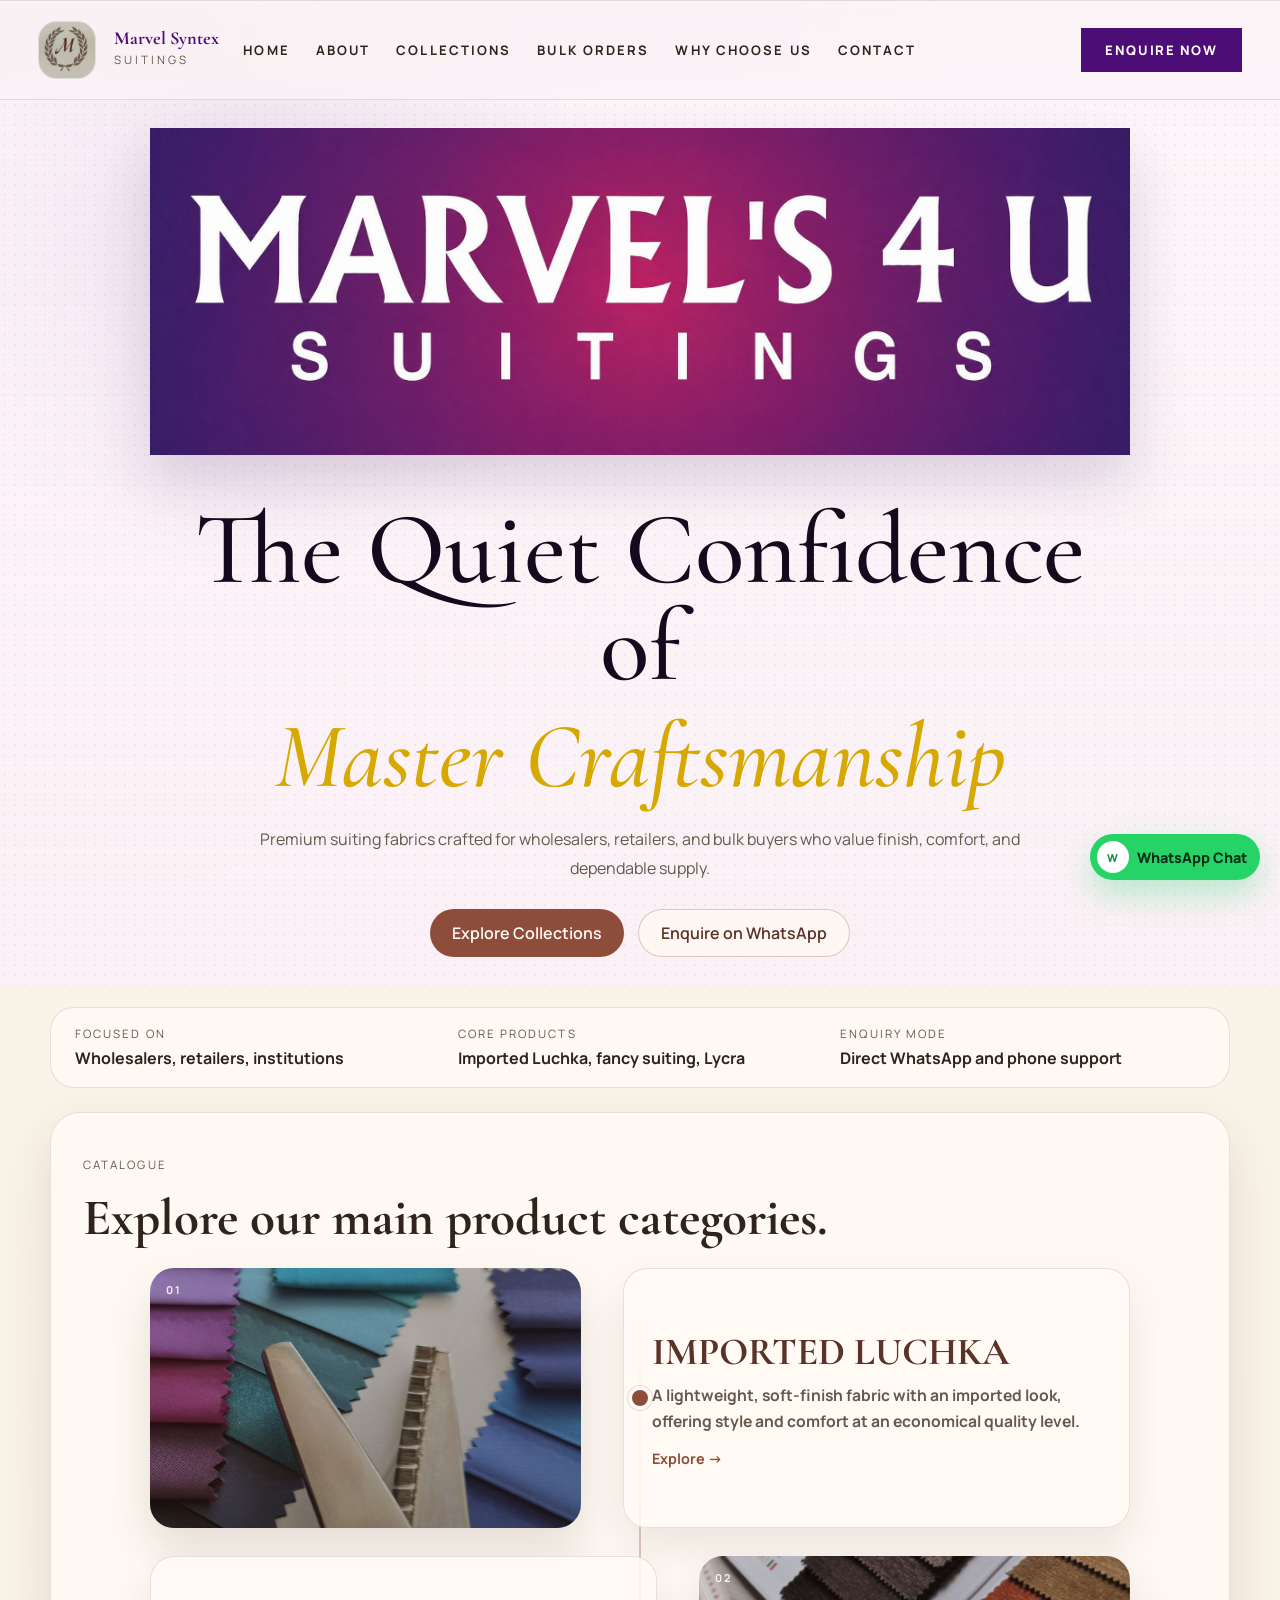
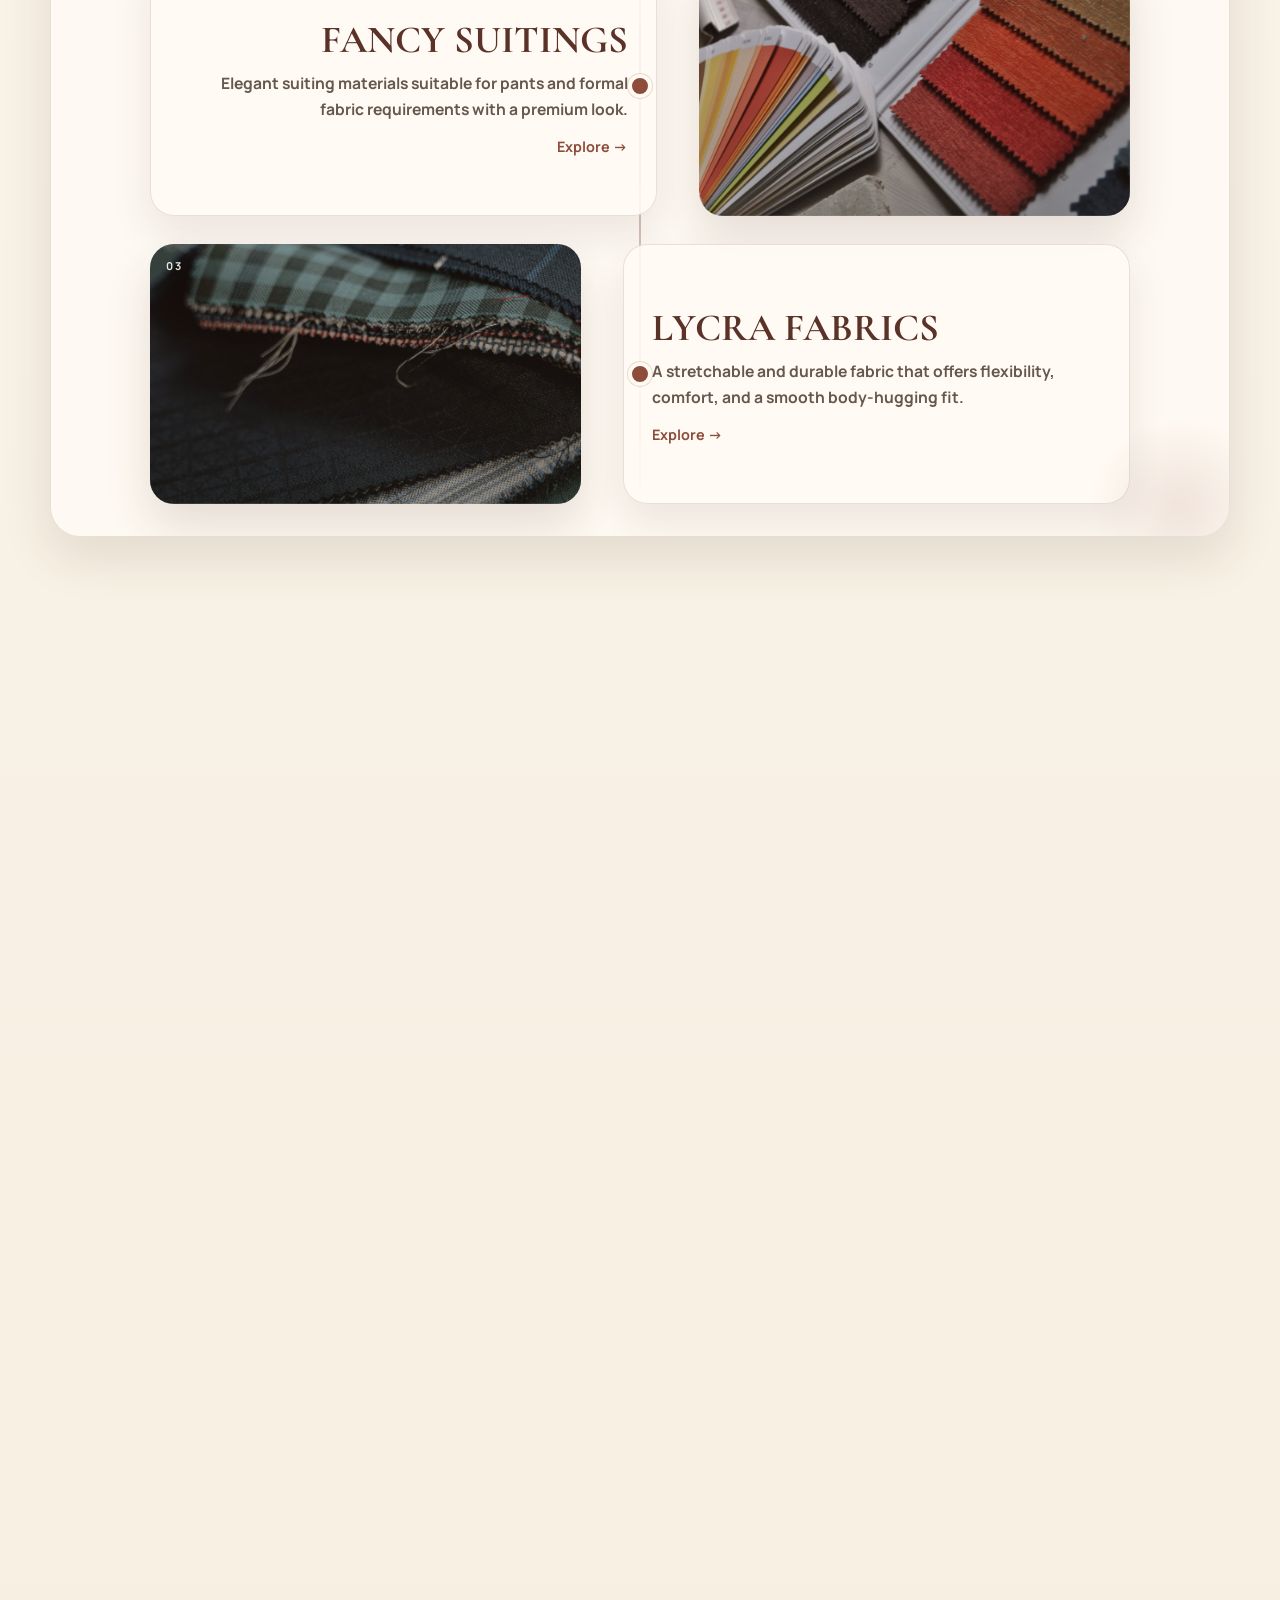
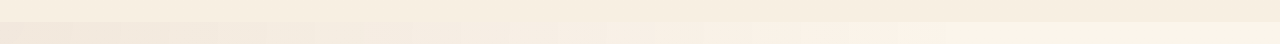
==== commit 6f3c3281: "Add files via upload" ====
--- a/index.html
+++ b/index.html
@@ -1,26 +1,25 @@
 <!DOCTYPE html>
 <html lang="en">
+
 <head>
   <meta charset="UTF-8">
   <meta name="viewport" content="width=device-width, initial-scale=1.0">
   <title>Marvel's 4 U</title>
-  <meta
-    name="description"
-    content="Trusted textile partner for cotton fabrics, fancy suiting, and uniform materials for wholesalers, retailers, and bulk buyers."
-  >
+  <meta name="description"
+    content="Trusted textile partner for cotton fabrics, fancy suiting, and uniform materials for wholesalers, retailers, and bulk buyers.">
   <link rel="preconnect" href="https://fonts.googleapis.com">
   <link rel="preconnect" href="https://fonts.gstatic.com" crossorigin>
   <link
     href="https://fonts.googleapis.com/css2?family=Cormorant+Garamond:wght@500;600;700&family=Manrope:wght@400;500;600;700&display=swap"
-    rel="stylesheet"
-  >
-   <link rel="icon"  type="images/jpeg" href="picture/marvel_logo.jpeg">
+    rel="stylesheet">
+  <link rel="icon" type="image/jpeg" href="picture/marvel_logo.jpeg">
   <link rel="stylesheet" href="index.css">
   <!-- ADDED: Premium animation stylesheet -->
   <link rel="stylesheet" href="animation.css">
   <!-- ADDED: Vanilla JS animation controller -->
   <script src="animations.js" defer></script>
 </head>
+
 <body id="top" class="home-page">
   <!-- ADDED: Scroll progress, reveal animations, and page transitions are injected by animations.js -->
   <!-- CHANGED: Removed old vertical Get In Touch tab; WhatsApp chat bubble is added near the footer -->
@@ -30,10 +29,15 @@
         <img src="picture/marvel_logo.jpeg" alt="Firm logo" class="brand-logo">
         <div>
           <!-- CHANGED: Header brand text adjusted to match landing reference -->
-          <h1>Marvel's 4 U</h1>
+          <h1>Marvel Syntex</h1>
           <p class="eyebrow">Suitings</p>
         </div>
       </div>
+      <button class="mobile-menu-toggle" aria-label="Toggle menu">
+        <span></span>
+        <span></span>
+        <span></span>
+      </button>
       <nav class="site-nav">
         <!-- CHANGED: Landing page navigation inspired by the provided reference -->
         <a href="#top"><b>Home</b></a>
@@ -45,7 +49,9 @@
       </nav>
       <!-- ADDED: Landing page header action controls -->
       <div class="landing-header-actions">
-        <a class="landing-enquire" href="https://wa.me/918529305099?text=Hello%2C%20I%20want%20to%20enquire%20about%20Marvel%27s%204%20U%20Suitings." target="_blank" rel="noreferrer">Enquire Now</a>
+        <a class="landing-enquire"
+          href="https://wa.me/918529305099?text=Hello%2C%20I%20want%20to%20enquire%20about%20Marvel%27s%204%20U%20Suitings."
+          target="_blank" rel="noreferrer">Enquire Now</a>
       </div>
     </header>
 
@@ -62,10 +68,12 @@
           <!-- ADDED: Gold italic textile tagline -->
           <h2>Master Craftsmanship</h2>
           <!-- ADDED: Supporting line for textile buyers -->
-          <p class="landing-subtitle">Premium suiting fabrics crafted for wholesalers, retailers, and bulk buyers who value finish, comfort, and dependable supply.</p>
+          <p class="landing-subtitle">Premium suiting fabrics crafted for wholesalers, retailers, and bulk buyers who
+            value finish, comfort, and dependable supply.</p>
           <div class="hero-actions landing-actions">
             <a class="button button-primary" href="#catalogue">Explore Collections</a>
-            <a class="button button-secondary" href="https://wa.me/918529305099" target="_blank" rel="noreferrer">Enquire on WhatsApp</a>
+            <a class="button button-secondary" href="https://wa.me/918529305099" target="_blank"
+              rel="noreferrer">Enquire on WhatsApp</a>
           </div>
         </div>
       </section>
@@ -94,52 +102,53 @@
         <!-- CHANGED: Catalogue converted into alternating tree structure -->
         <div class="catalogue-grid catalogue-tree">
 
-  <article class="product-card cat-card">
-    <a href="imported_lachka.html" class="product-link">
-      <div class="cat-img-wrap">
-        <img src="picture/luchka_banner.jpg" alt="Imported Luchka" class="cat-img">
-        <div class="cat-img-overlay"></div>
-        <span class="cat-number">01</span>
-      </div>
-      <div class="cat-body">
-        <h3>IMPORTED LUCHKA</h3>
-        <p>A lightweight, soft-finish fabric with an imported look, offering style and comfort at an economical quality level.</p>
-        <span class="cta cat-cta"><b>Explore →</b></span>
-      </div>
-    </a>
-  </article>
-
-  <article class="product-card cat-card">
-    <a href="fancy.html" class="product-link">
-      <div class="cat-img-wrap">
-        <img src="picture/fancy_banner.jpg" alt="Fancy Suitings" class="cat-img">
-        <div class="cat-img-overlay"></div>
-        <span class="cat-number">02</span>
-      </div>
-      <div class="cat-body">
-        <h3>FANCY SUITINGS</h3>
-        <p>Elegant suiting materials suitable for pants and formal fabric requirements with a premium look.</p>
-        <span class="cta cat-cta"><b>Explore →</b></span>
-      </div>
-    </a>
-  </article>
-
-  <article class="product-card cat-card">
-    <a href="Lycra.html" class="product-link">
-      <div class="cat-img-wrap">
-        <img src="picture/lycra_banner.jpg" alt="Lycra Fabrics" class="cat-img">
-        <div class="cat-img-overlay"></div>
-        <span class="cat-number">03</span>
-      </div>
-      <div class="cat-body">
-        <h3>LYCRA FABRICS</h3>
-        <p>A stretchable and durable fabric that offers flexibility, comfort, and a smooth body-hugging fit.</p>
-        <span class="cta cat-cta"><b>Explore →</b></span>
-      </div>
-    </a>
-  </article>
-
-</div>
+          <article class="product-card cat-card">
+            <a href="imported_lachka.html" class="product-link">
+              <div class="cat-img-wrap">
+                <img src="picture/luchka_banner.jpg" alt="Imported Luchka" class="cat-img">
+                <div class="cat-img-overlay"></div>
+                <span class="cat-number">01</span>
+              </div>
+              <div class="cat-body">
+                <h3>IMPORTED LUCHKA</h3>
+                <p>A lightweight, soft-finish fabric with an imported look, offering style and comfort at an economical
+                  quality level.</p>
+                <span class="cta cat-cta"><b>Explore →</b></span>
+              </div>
+            </a>
+          </article>
+
+          <article class="product-card cat-card">
+            <a href="fancy.html" class="product-link">
+              <div class="cat-img-wrap">
+                <img src="picture/fancy_banner.jpg" alt="Fancy Suitings" class="cat-img">
+                <div class="cat-img-overlay"></div>
+                <span class="cat-number">02</span>
+              </div>
+              <div class="cat-body">
+                <h3>FANCY SUITINGS</h3>
+                <p>Elegant suiting materials suitable for pants and formal fabric requirements with a premium look.</p>
+                <span class="cta cat-cta"><b>Explore →</b></span>
+              </div>
+            </a>
+          </article>
+
+          <article class="product-card cat-card">
+            <a href="Lycra.html" class="product-link">
+              <div class="cat-img-wrap">
+                <img src="picture/lycra_banner.jpg" alt="Lycra Fabrics" class="cat-img">
+                <div class="cat-img-overlay"></div>
+                <span class="cat-number">03</span>
+              </div>
+              <div class="cat-body">
+                <h3>LYCRA FABRICS</h3>
+                <p>A stretchable and durable fabric that offers flexibility, comfort, and a smooth body-hugging fit.</p>
+                <span class="cta cat-cta"><b>Explore →</b></span>
+              </div>
+            </a>
+          </article>
+
+        </div>
       </section>
       <!-- CHANGED: B2B Orders moved to b2b.html and Contact moved to contact.html -->
     </main>
@@ -148,9 +157,12 @@
   <section class="fabric-journey-section">
     <p class="section-tag">Get In Touch</p>
     <h2>Ready to Begin <span>Your Fabric Journey?</span></h2>
-    <p>Our specialists respond within 24 hours. Whether you need one fabric or five hundred metres, we're here to help.</p>
+    <p>Our specialists respond within 24 hours. Whether you need one fabric or five hundred metres, we're here to help.
+    </p>
     <div class="fabric-journey-actions">
-      <a class="button button-primary" href="https://wa.me/918529305099?text=Hello%2C%20I%20want%20to%20send%20an%20enquiry%20for%20Marvel%27s%204%20U%20Suitings." target="_blank" rel="noreferrer">Send An Enquiry</a>
+      <a class="button button-primary"
+        href="https://wa.me/918529305099?text=Hello%2C%20I%20want%20to%20send%20an%20enquiry%20for%20Marvel%27s%204%20U%20Suitings."
+        target="_blank" rel="noreferrer">Send An Enquiry</a>
       <a class="button button-secondary" href="contact.html">Contact Page</a>
     </div>
     <div class="journey-contact-strip">
@@ -170,7 +182,8 @@
           <p>Suitings</p>
         </div>
       </div>
-      <p>Premium textile firm specialising in high-quality suiting fabrics. Rooted in tailoring heritage, woven for the future.</p>
+      <p>Premium textile firm specialising in high-quality suiting fabrics. Rooted in tailoring heritage, woven for the
+        future.</p>
     </div>
     <div class="footer-column">
       <h3>Navigate</h3>
@@ -191,17 +204,23 @@
     <div class="footer-column footer-connect">
       <h3>Stay Connected</h3>
       <p>Subscribe for exclusive insights into new collections and tailoring advice.</p>
-      <form class="footer-subscribe">
-        <input type="email" placeholder="Your email" aria-label="Your email">
-        <button type="submit" aria-label="Subscribe">&rsaquo;</button>
+      <form class="footer-subscribe" action="https://formspree.io/marvelsyntex2001@gmail.com" method="POST">
+        <input type="hidden" name="_subject" value="New Subscriber – Marvel's 4 U Suitings">
+        <input type="email" name="email" placeholder="Your email" aria-label="Your email" required>
+        <button type="submit" aria-label="Subscribe">›</button>
       </form>
+      <p class="subscribe-success" style="display:none;color:#6f7550;font-size:0.82rem;margin-top:8px;">✓ Thank you!
+        You're subscribed.</p>
     </div>
   </footer>
 
   <!-- ADDED: Floating WhatsApp chat box button -->
-  <a class="whatsapp-chat-button" href="https://wa.me/918529305099?text=Hello%2C%20I%20want%20to%20chat%20about%20Marvel%27s%204%20U%20Suitings." target="_blank" rel="noreferrer" aria-label="Chat on WhatsApp">
-    <span class="whatsapp-chat-icon">WA</span>
+  <a class="whatsapp-chat-button"
+    href="https://wa.me/918529305099?text=Hello%2C%20I%20want%20to%20chat%20about%20Marvel%27s%204%20U%20Suitings."
+    target="_blank" rel="noreferrer" aria-label="Chat on WhatsApp">
+    <span class="whatsapp-chat-icon">W</span>
     <span class="whatsapp-chat-text">WhatsApp Chat</span>
   </a>
 </body>
-</html>
+
+</html>
--- a/index.css
+++ b/index.css
@@ -91,13 +91,18 @@
   border-radius: 0;
 }
 
-.site-header,
 .hero,
 .info-strip,
 .section-block,
 .contact-banner {
   position: relative;
   overflow: hidden;
+}
+
+/* Header must be overflow:visible so the mobile dropdown nav can appear below it */
+.site-header {
+  position: relative;
+  overflow: visible;
 }
 
 .site-header {
@@ -1488,6 +1493,80 @@
   .business-grid {
     grid-template-columns: 1fr;
   }
+  /* ADDED: Mobile hamburger menu */
+  .mobile-menu-toggle {
+    display: flex;
+    flex-direction: column;
+    gap: 6px;
+    background: none;
+    border: none;
+    cursor: pointer;
+    padding: 8px;
+
+    /* ADDED: Mobile hamburger menu styling */
+  .mobile-menu-toggle {
+    display: flex;
+    flex-direction: column;
+    gap: 6px;
+    background: none;
+    border: none;
+    cursor: pointer;
+    padding: 8px;
+  }
+
+  .mobile-menu-toggle span {
+    width: 24px;
+    height: 3px;
+    background: var(--text);
+    transition: all 0.3s ease;
+    border-radius: 2px;
+  }
+
+  .mobile-menu-toggle.active span:nth-child(1) {
+    transform: rotate(45deg) translate(10px, 10px);
+  }
+
+  .mobile-menu-toggle.active span:nth-child(2) {
+    opacity: 0;
+  }
+
+  .mobile-menu-toggle.active span:nth-child(3) {
+    transform: rotate(-45deg) translate(7px, -7px);
+  }
+  /* Hide hamburger on desktop */
+  @media (min-width: 721px) {
+    .mobile-menu-toggle {
+      display: none;
+    }
+  }
+
+  .site-nav {
+    display: none;
+    position: absolute;
+    top: 70px;
+    left: 0;
+    right: 0;
+    background: rgba(255, 250, 243, 0.98);
+    flex-direction: column;
+    padding: 20px;
+    border-bottom: 1px solid var(--line);
+    z-index: 999;
+  }
+
+  .site-nav.active {
+    display: flex;
+  }
+
+  .site-nav a {
+    padding: 12px 0;
+    border-bottom: 1px solid var(--line);
+  }
+
+  .site-nav a:last-child {
+    border-bottom: none;
+  }
+  }
+  
   /* ADDED: About page mobile fixes */
   .about-profile-layout {
     grid-template-columns: 1fr;
@@ -1496,7 +1575,9 @@
   .about-profile-copy {
     grid-template-columns: 1fr;
   }
-}
+  
+}
+
 .bordered-card {
   padding: 28px;
 }
@@ -2106,6 +2187,103 @@
   .cat-hero-banner .banner-content { padding: 20px; }
 }
 
+/* ── Mobile hamburger button ─────────────────────────────────────── */
+/* Hidden on desktop (above 1024px) */
+.mobile-menu-toggle {
+  display: none;
+}
+
+/* ── Tablet / iPad: hamburger + single-row header ───────────────── */
+@media (max-width: 1024px) {
+  /* Keep header in one clean row */
+  .site-header {
+    flex-wrap: nowrap;
+    gap: 12px;
+    padding: 14px 20px;
+  }
+
+  /* Show the hamburger button */
+  .mobile-menu-toggle {
+    display: flex;
+    flex-direction: column;
+    justify-content: space-between;
+    width: 26px;
+    height: 18px;
+    padding: 0;
+    background: transparent;
+    border: none;
+    cursor: pointer;
+    z-index: 1100;
+    flex-shrink: 0;
+    order: 2; /* sits after brand block */
+    margin-left: auto; /* push hamburger + enquire to right */
+  }
+
+  .mobile-menu-toggle span {
+    display: block;
+    width: 100%;
+    height: 2px;
+    background: var(--text);
+    border-radius: 2px;
+    transition: transform 280ms ease, opacity 280ms ease;
+  }
+
+  /* Animate to X when menu is open */
+  .mobile-menu-toggle.is-open span:nth-child(1) {
+    transform: translateY(8px) rotate(45deg);
+  }
+  .mobile-menu-toggle.is-open span:nth-child(2) {
+    opacity: 0;
+  }
+  .mobile-menu-toggle.is-open span:nth-child(3) {
+    transform: translateY(-8px) rotate(-45deg);
+  }
+
+  /* Push Enquire Now to the far right */
+  .landing-header-actions {
+    order: 3;
+    margin-left: 0;
+    flex-shrink: 0;
+  }
+
+  /* Collapse the nav into a dropdown */
+  .site-nav {
+    display: none;
+    position: absolute;
+    top: 100%;
+    left: 0;
+    right: 0;
+    flex-direction: column;
+    gap: 0;
+    background: rgba(255, 250, 243, 0.98);
+    border-top: 1px solid var(--line);
+    padding: 16px 28px 24px;
+    box-shadow: 0 8px 24px rgba(78, 51, 35, 0.12);
+    z-index: 999;
+    order: 10;
+  }
+
+  .site-nav.is-open {
+    display: flex;
+  }
+
+  .site-nav a {
+    padding: 12px 0;
+    font-size: 0.95rem;
+    border-bottom: 1px solid var(--line);
+  }
+
+  /* Shrink brand logo on tablet */
+  .brand-logo {
+    width: 42px;
+    height: 42px;
+  }
+
+  .brand-block h1 {
+    font-size: 1.1rem;
+  }
+}
+
 /* ADDED: Final responsive safeguard for alternating catalogue tree */
 @media (max-width: 980px) {
   .catalogue-tree::before,
@@ -2133,3 +2311,74 @@
     border-radius: 0 0 24px 24px;
   }
 }
+
+/* ── Phone-specific header fix (≤ 600px) ────────────────────────── */
+@media (max-width: 600px) {
+
+  /* Match specificity of .home-page/.site-wide-page rules so these win */
+  .home-page .site-header,
+  .site-wide-page .site-header,
+  .site-header {
+    display: flex !important;
+    flex-wrap: nowrap !important;
+    align-items: center !important;
+    padding: 10px 14px !important;
+    gap: 8px !important;
+  }
+
+  /* Hide "Enquire Now" — not enough room on phones */
+  .landing-header-actions {
+    display: none !important;
+  }
+
+  /* Brand-block takes available space but can shrink */
+  .brand-block {
+    flex: 1 1 0;
+    min-width: 0;
+    overflow: hidden;
+  }
+
+  /* Logo smaller + never shrinks */
+  .brand-logo {
+    width: 30px;
+    height: 30px;
+    flex-shrink: 0;
+  }
+
+  /* Hamburger pinned to the far right, never shrinks */
+  .mobile-menu-toggle {
+    order: 2;
+    margin-left: auto;
+    flex: 0 0 auto;
+  }
+
+  /* h1 + eyebrow on the same row inside brand-block */
+  .brand-block > div {
+    display: flex;
+    flex-direction: row;
+    align-items: baseline;
+    gap: 4px;
+    min-width: 0;
+    overflow: hidden;
+  }
+
+  /* Compact brand name — beats .site-header .brand-block h1 specificity */
+  .home-page .site-header .brand-block h1,
+  .site-wide-page .site-header .brand-block h1,
+  .site-header .brand-block h1 {
+    font-size: 0.85rem !important;
+    line-height: 1;
+    white-space: nowrap;
+  }
+
+  /* Eyebrow inline beside h1 */
+  .brand-block .eyebrow {
+    font-size: 0.62rem;
+    letter-spacing: 0.08em;
+    white-space: nowrap;
+    flex-shrink: 0;
+  }
+}
+
+
+
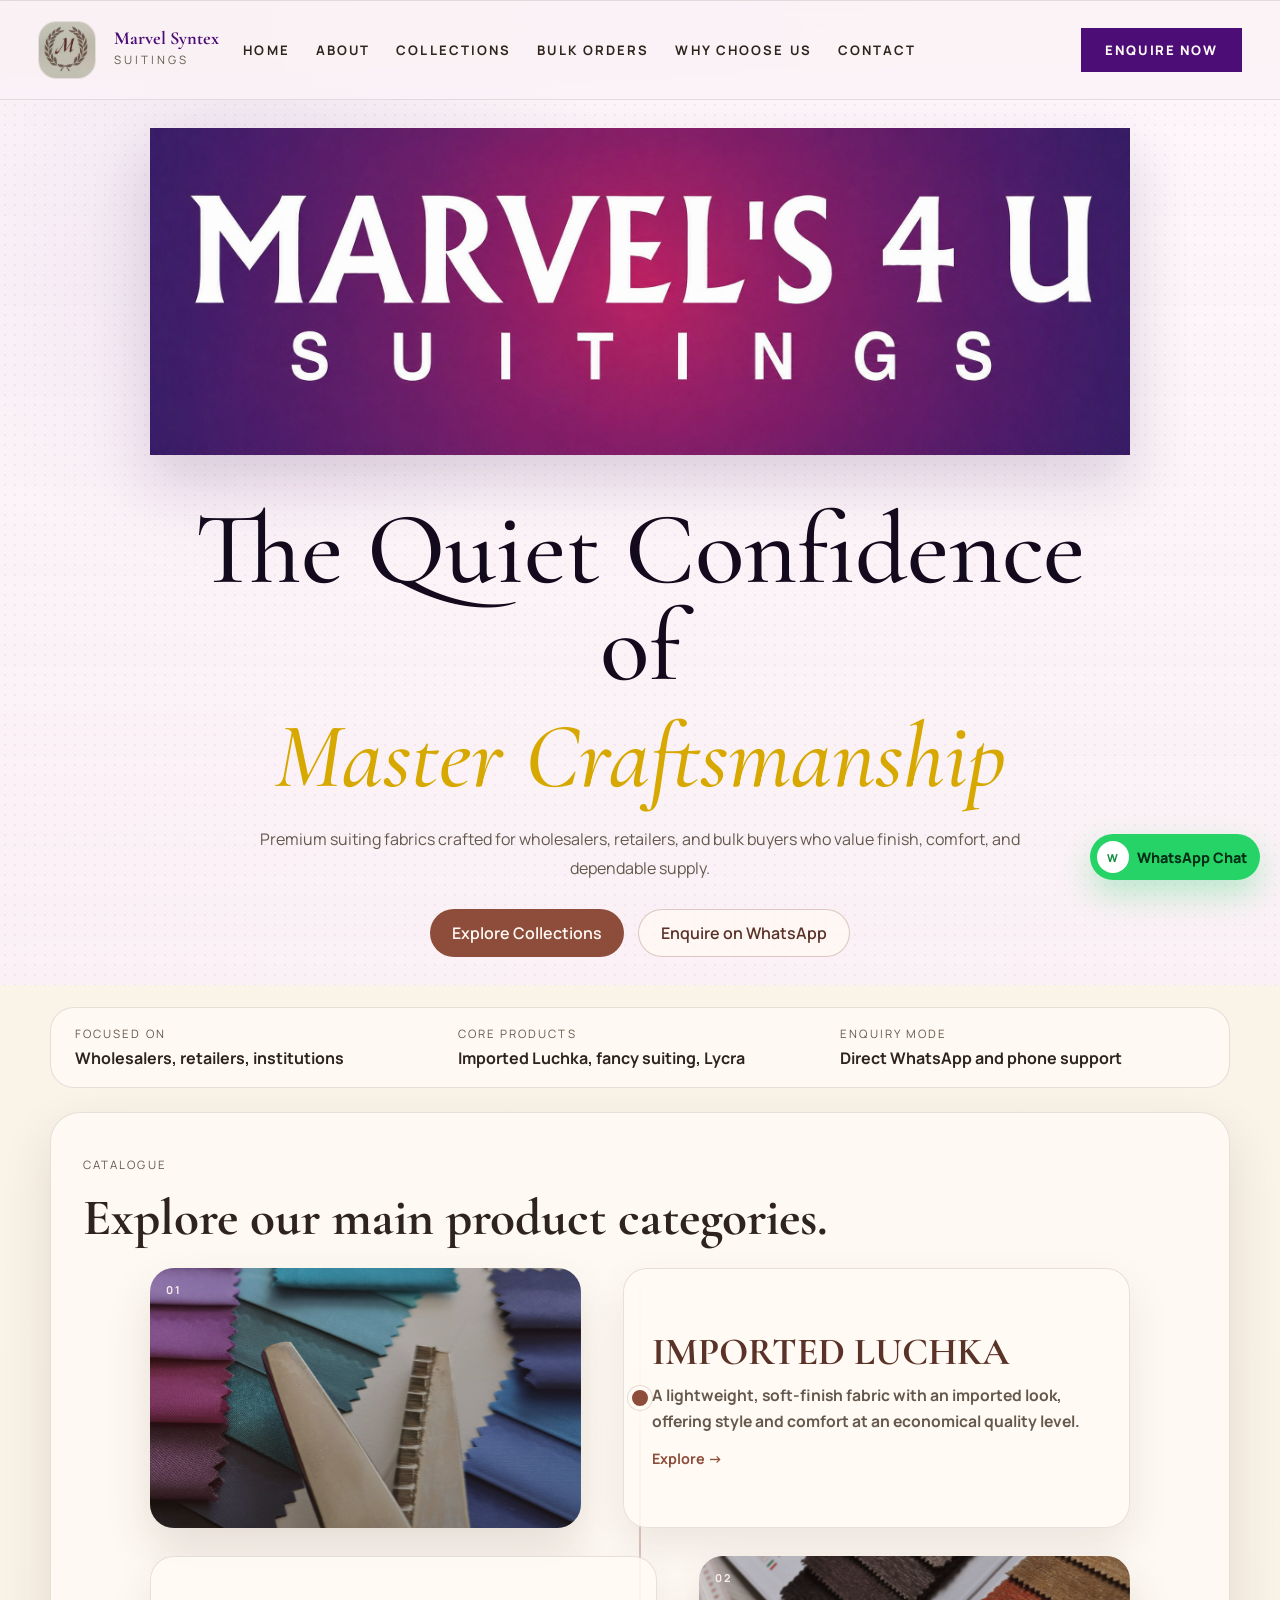
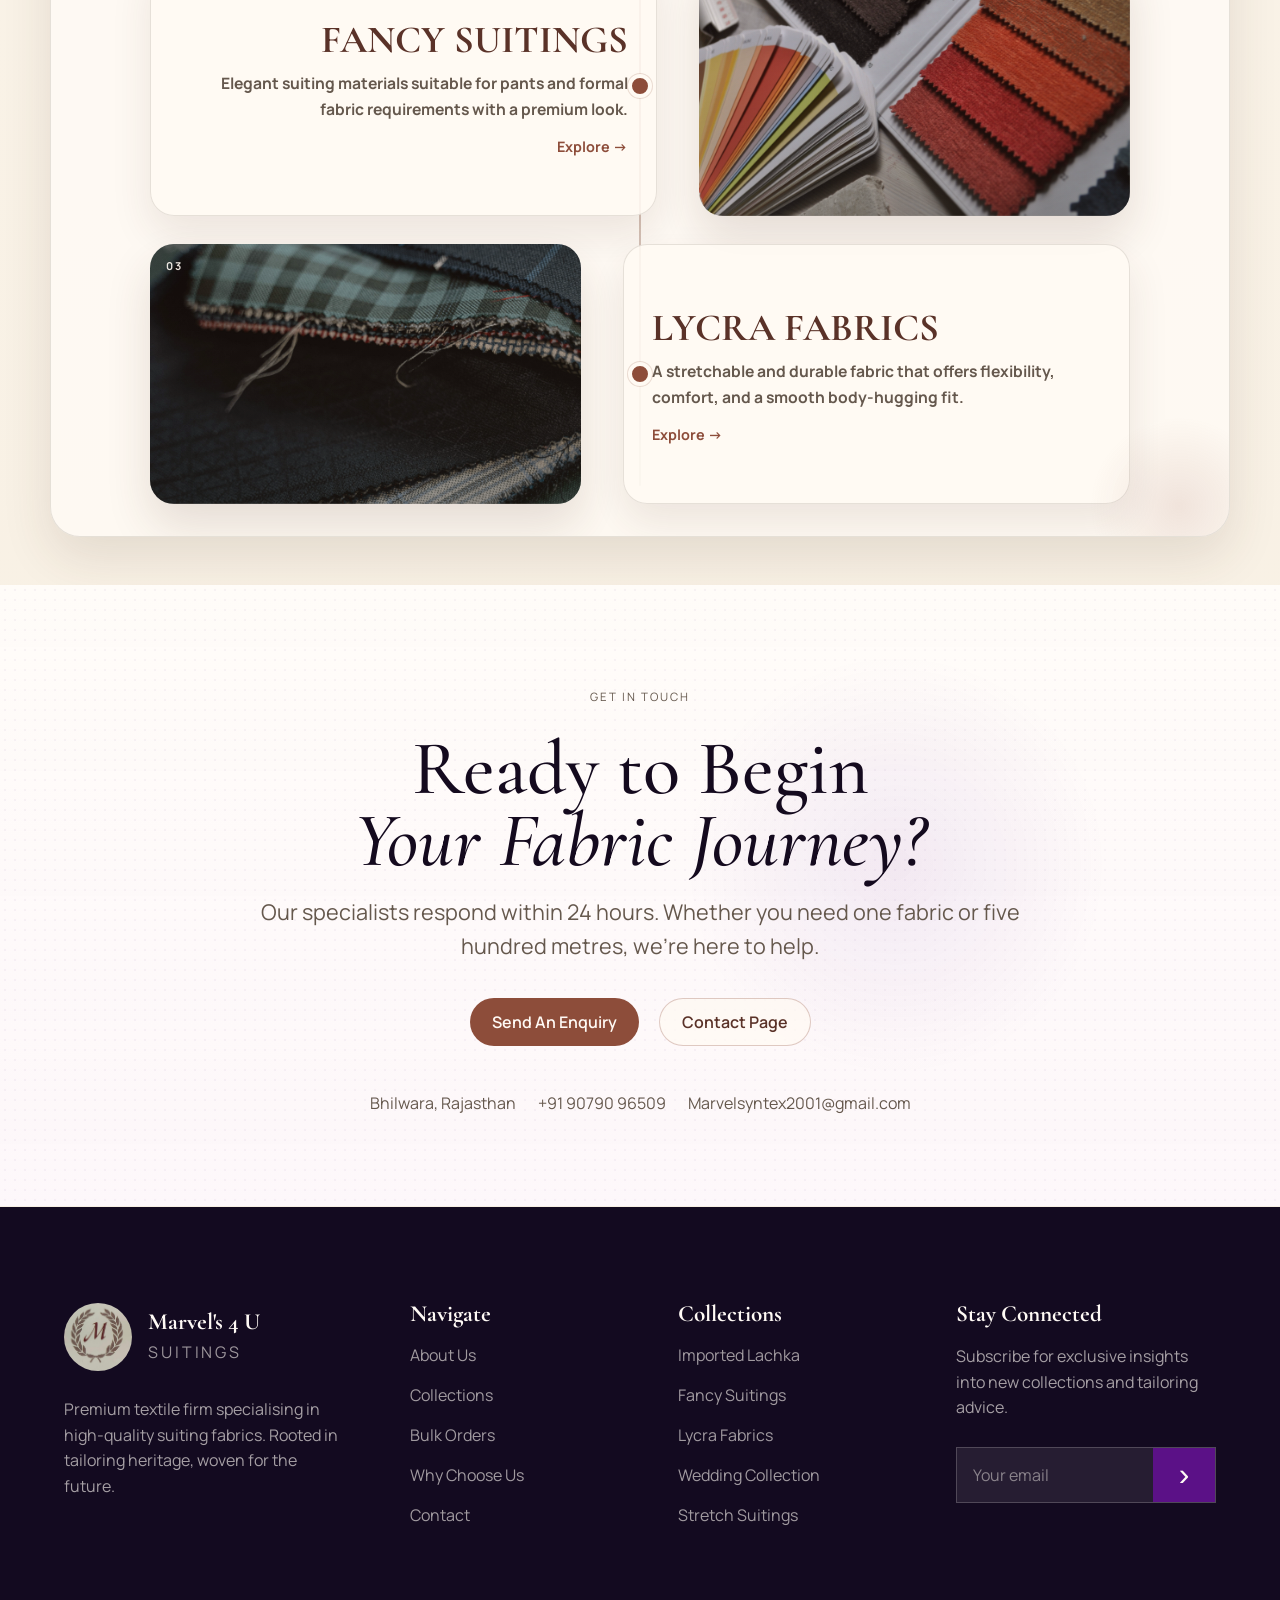
==== commit 4085a714: "Add files via upload" ====
--- a/index.html
+++ b/index.html
@@ -50,7 +50,7 @@
       <!-- ADDED: Landing page header action controls -->
       <div class="landing-header-actions">
         <a class="landing-enquire"
-          href="https://wa.me/918529305099?text=Hello%2C%20I%20want%20to%20enquire%20about%20Marvel%27s%204%20U%20Suitings."
+          href="https://wa.me/919079096509?text=Hello%2C%20I%20want%20to%20enquire%20about%20Marvel%27s%204%20U%20Suitings."
           target="_blank" rel="noreferrer">Enquire Now</a>
       </div>
     </header>
@@ -72,7 +72,7 @@
             value finish, comfort, and dependable supply.</p>
           <div class="hero-actions landing-actions">
             <a class="button button-primary" href="#catalogue">Explore Collections</a>
-            <a class="button button-secondary" href="https://wa.me/918529305099" target="_blank"
+            <a class="button button-secondary" href="https://wa.me/919079096509" target="_blank"
               rel="noreferrer">Enquire on WhatsApp</a>
           </div>
         </div>
@@ -161,13 +161,13 @@
     </p>
     <div class="fabric-journey-actions">
       <a class="button button-primary"
-        href="https://wa.me/918529305099?text=Hello%2C%20I%20want%20to%20send%20an%20enquiry%20for%20Marvel%27s%204%20U%20Suitings."
+        href="https://wa.me/919079096509?text=Hello%2C%20I%20want%20to%20send%20an%20enquiry%20for%20Marvel%27s%204%20U%20Suitings."
         target="_blank" rel="noreferrer">Send An Enquiry</a>
       <a class="button button-secondary" href="contact.html">Contact Page</a>
     </div>
     <div class="journey-contact-strip">
       <span>Bhilwara, Rajasthan</span>
-      <a href="tel:+918529305099">+91 85293 05099</a>
+      <a href="tel:+919079096509">+91 90790 96509</a>
       <a href="mailto:Marvelsyntex2001@gmail.com">Marvelsyntex2001@gmail.com</a>
     </div>
   </section>
@@ -216,7 +216,7 @@
 
   <!-- ADDED: Floating WhatsApp chat box button -->
   <a class="whatsapp-chat-button"
-    href="https://wa.me/918529305099?text=Hello%2C%20I%20want%20to%20chat%20about%20Marvel%27s%204%20U%20Suitings."
+    href="https://wa.me/919079096509?text=Hello%2C%20I%20want%20to%20chat%20about%20Marvel%27s%204%20U%20Suitings."
     target="_blank" rel="noreferrer" aria-label="Chat on WhatsApp">
     <span class="whatsapp-chat-icon">W</span>
     <span class="whatsapp-chat-text">WhatsApp Chat</span>
